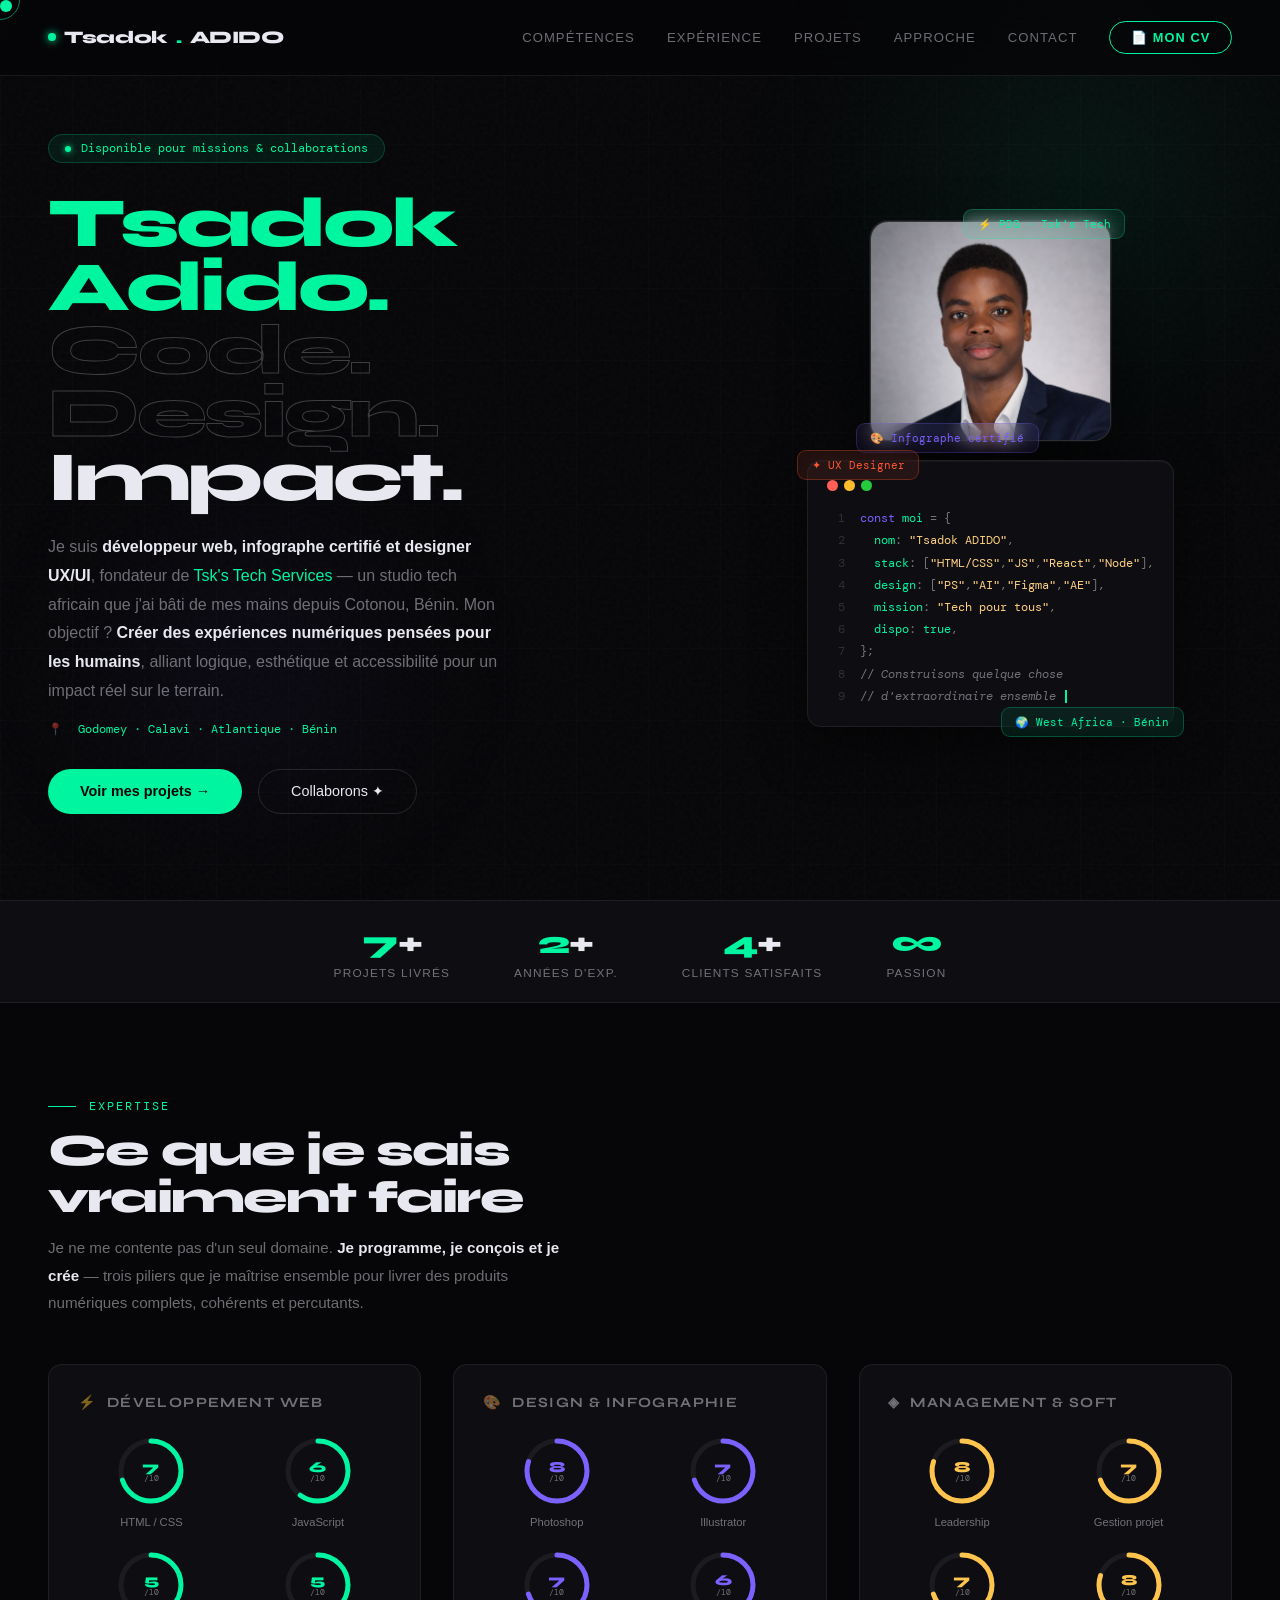
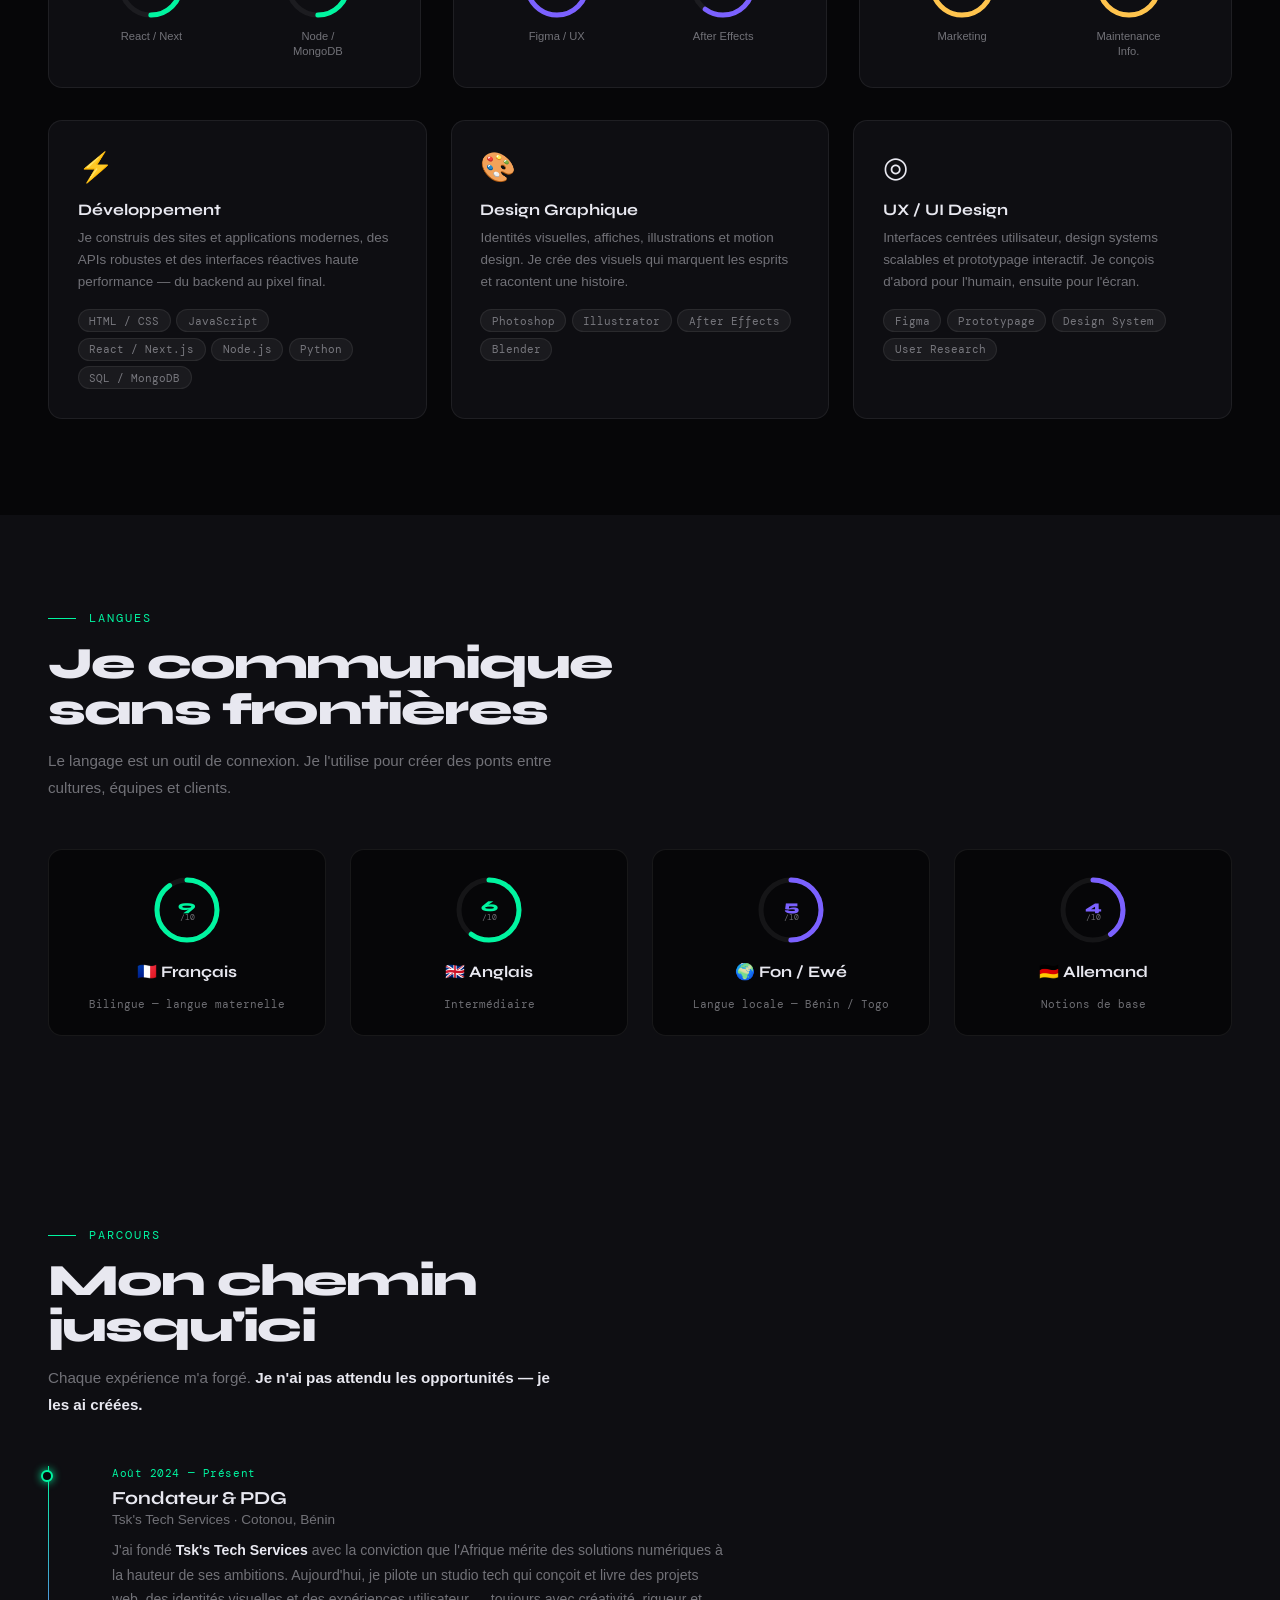
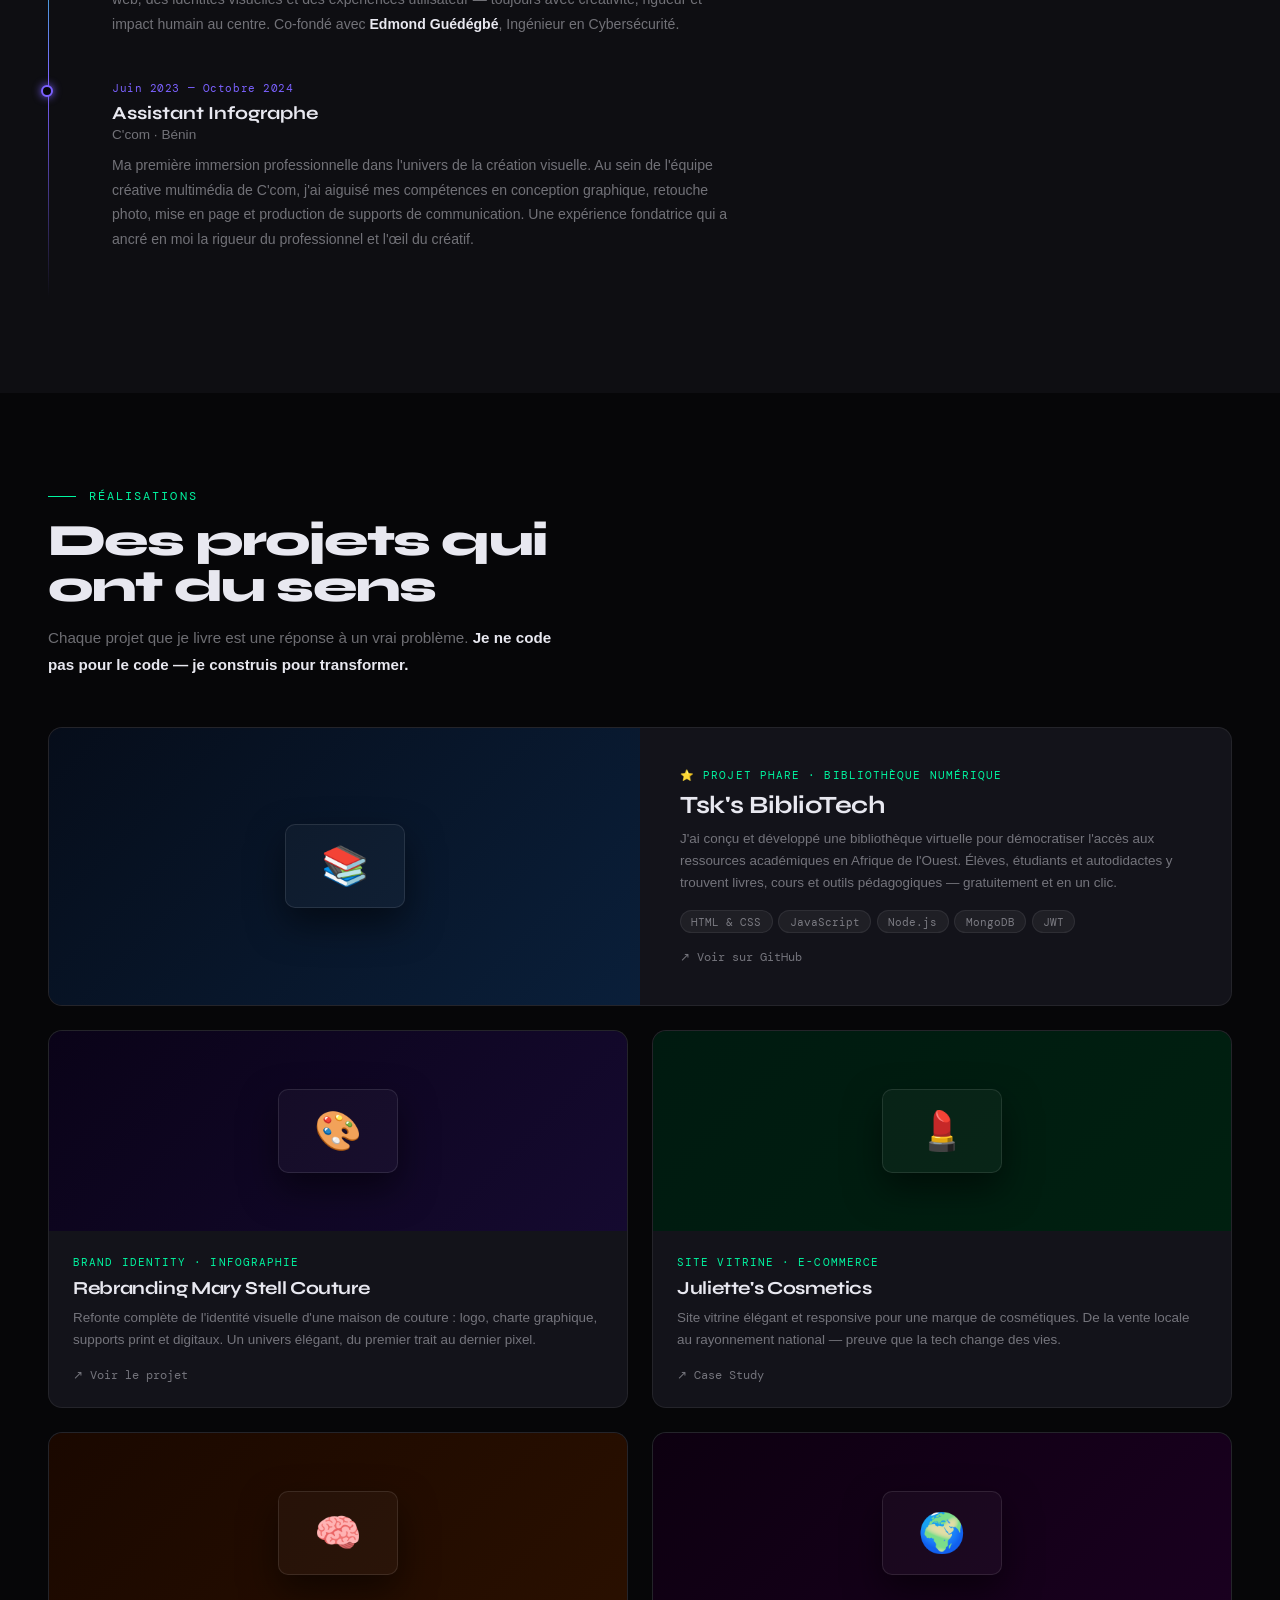
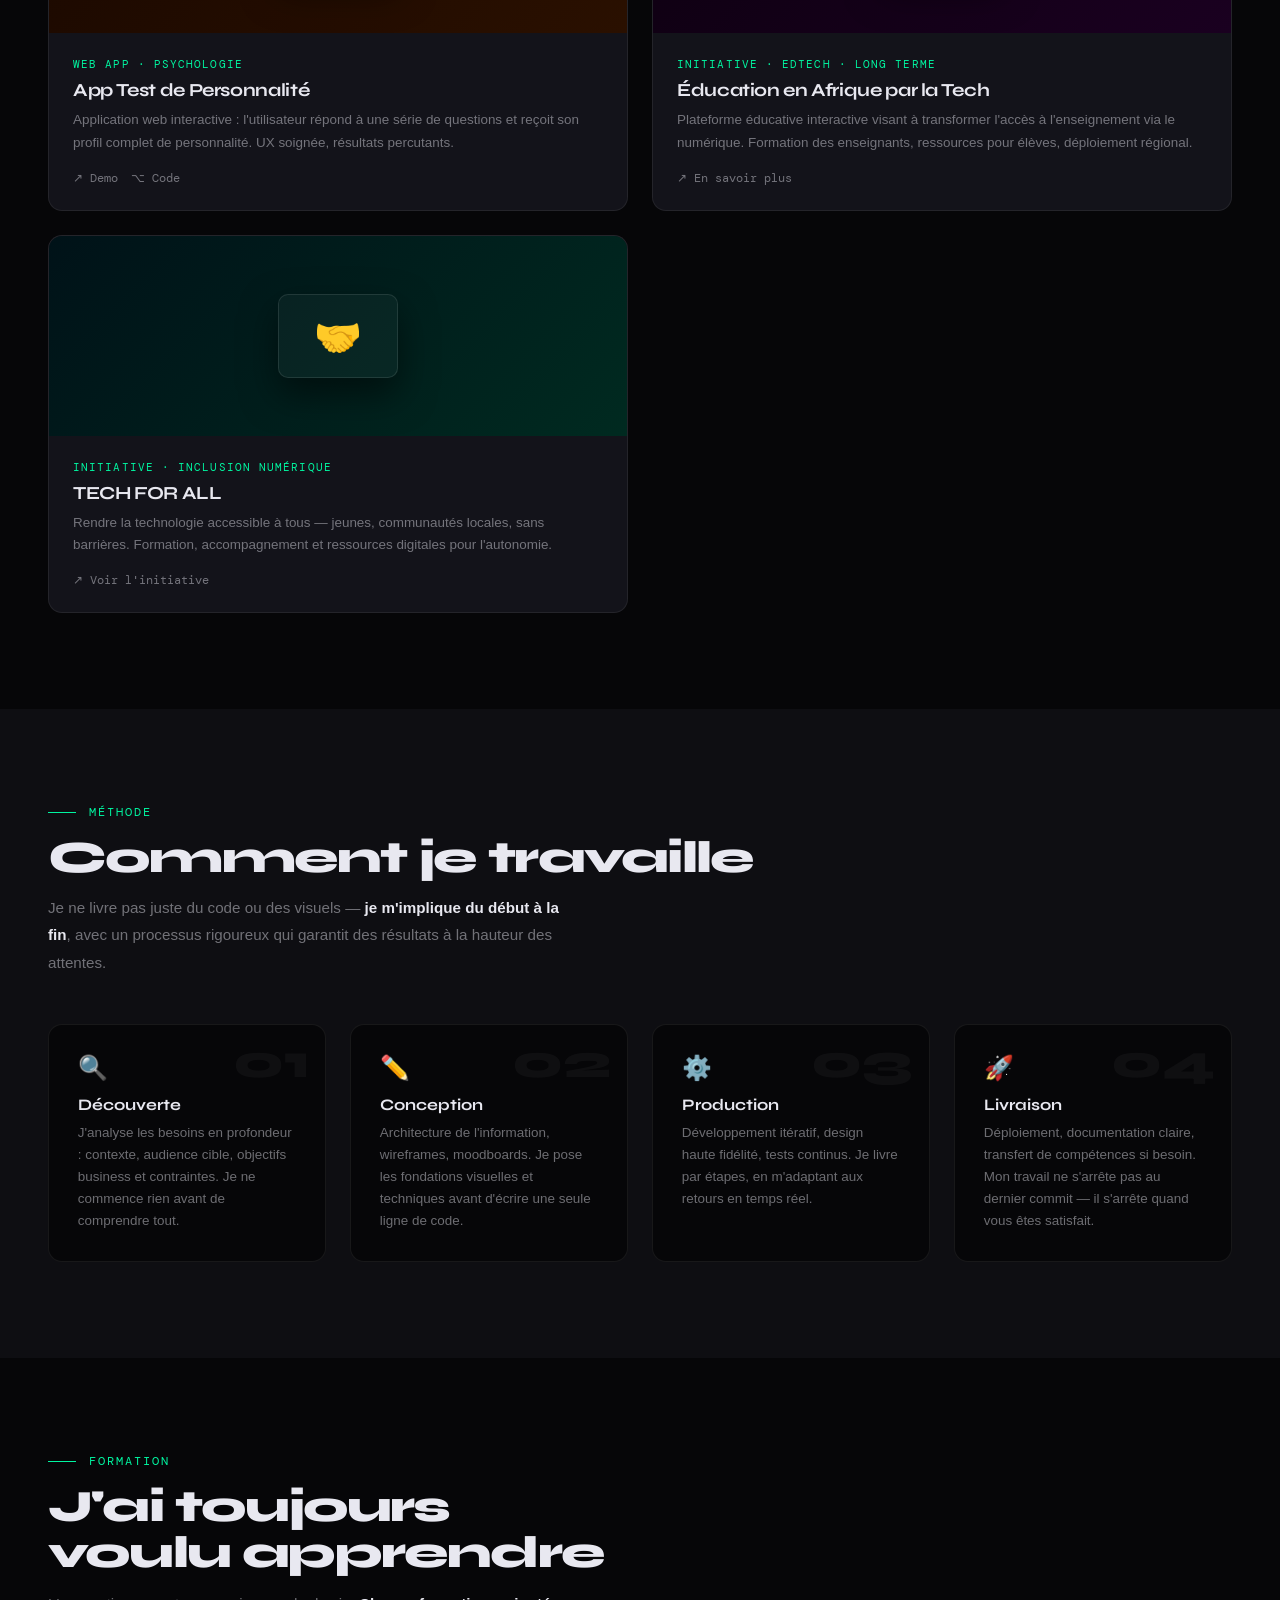
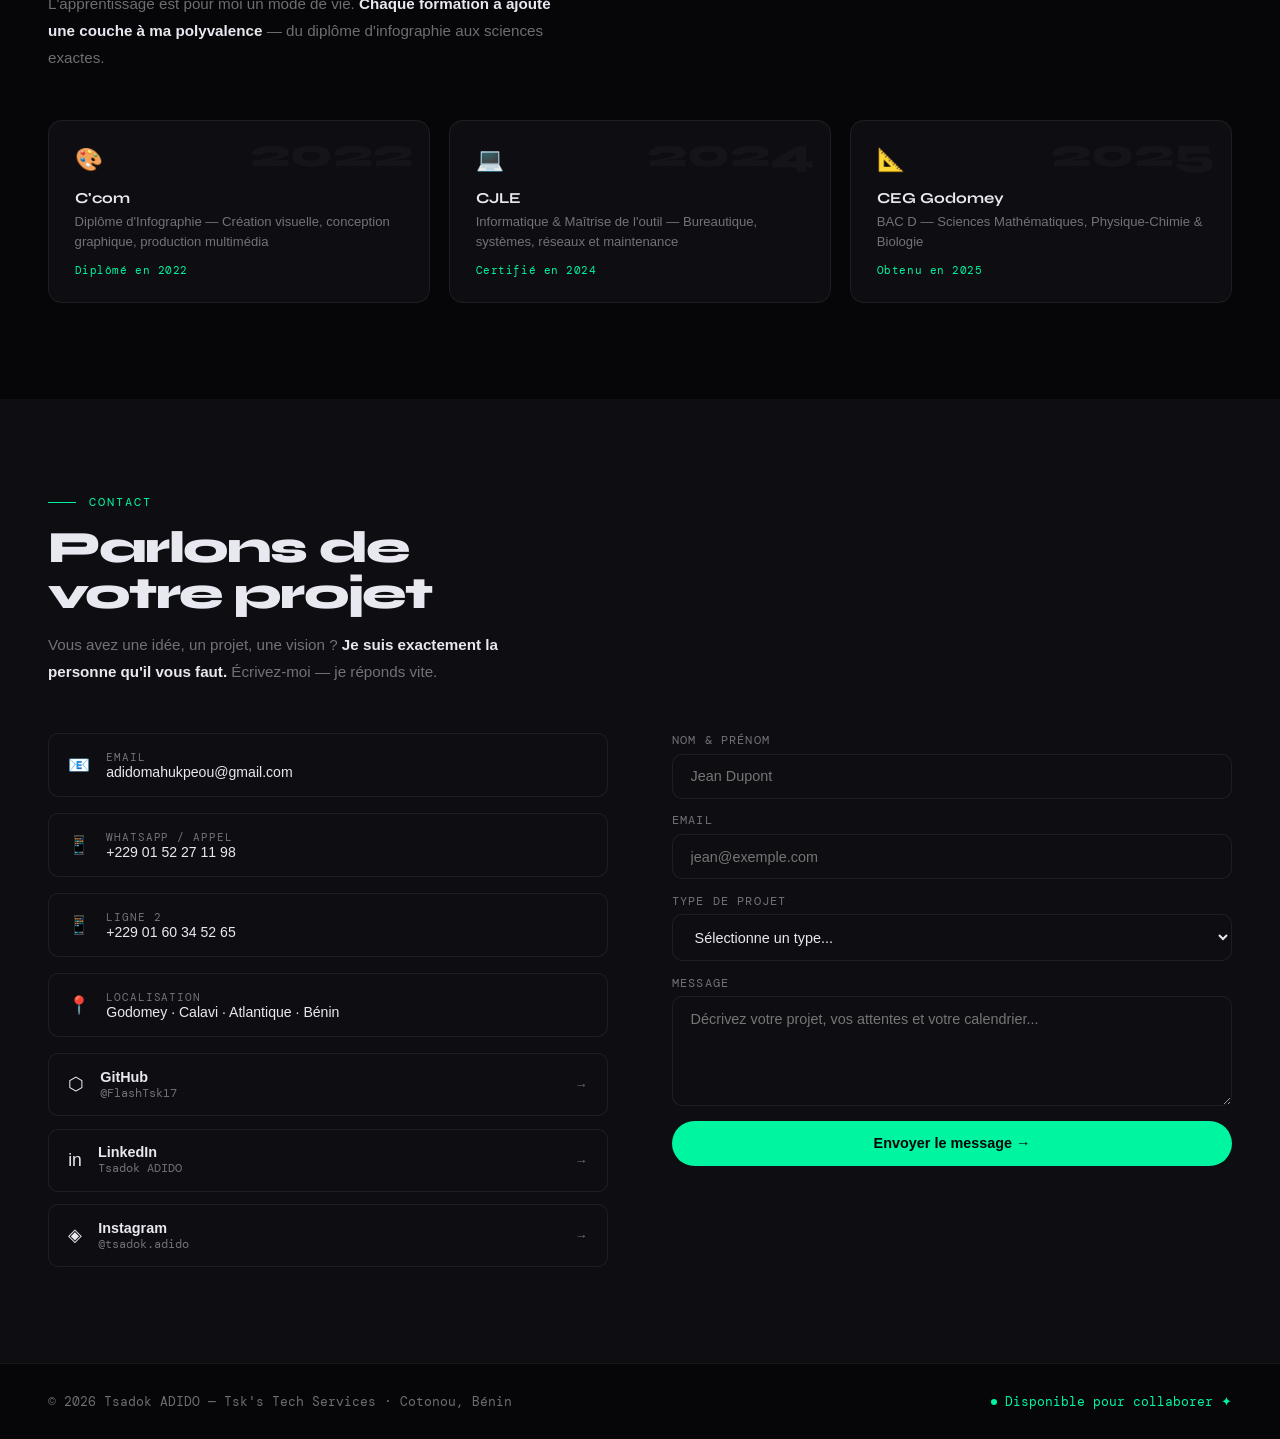
==== index.html @ dba5ccb7 "Update index.html" ====
<!DOCTYPE html>
<html lang="fr">
<head>
<meta charset="UTF-8">
<meta name="viewport" content="width=device-width, initial-scale=1.0">
<title>Tsadok Adido — Dev · Infographie · UX</title>
<meta name="description" content="Je suis Tsadok Adido — Fondateur de Tsk's Tech Services, développeur web, infographe et designer UX/UI basé à Cotonou, Bénin.">
<meta property="og:title" content="Tsadok Adido — Dev · Infographie · UX">
<meta property="og:description" content="Fondateur de Tsk's Tech Services. Développeur web, designer UX/UI & infographe basé à Cotonou, Bénin.">
<meta property="og:type" content="website">
<link href="https://fonts.googleapis.com/css2?family=Syne:wght@400;700;800&family=DM+Mono:wght@300;400&family=Cabinet+Grotesk:wght@400;500;700;900&display=swap" rel="stylesheet">
<style>
/* ═══════════════════════════════════════════════════
   VARIABLES
═══════════════════════════════════════════════════ */
:root {
  --bg:      #060608;
  --surf:    #0e0e12;
  --surf2:   #13131a;
  --border:  rgba(255,255,255,.07);
  --border2: rgba(255,255,255,.12);
  --accent:  #00f5a0;
  --accent2: #7b61ff;
  --accent3: #ff5733;
  --gold:    #ffc44d;
  --text:    #e8e8f0;
  --muted:   rgba(232,232,240,.46);
  --r:       14px;
}
*,*::before,*::after{margin:0;padding:0;box-sizing:border-box;}
html{scroll-behavior:smooth;}
body{background:var(--bg);color:var(--text);font-family:'Cabinet Grotesk',sans-serif;overflow-x:hidden;}
a{text-decoration:none;color:inherit;}

/* ═══════════════════════════════════════════════════
   CURSOR
═══════════════════════════════════════════════════ */
.cursor{width:12px;height:12px;background:var(--accent);border-radius:50%;position:fixed;top:0;left:0;pointer-events:none;z-index:9999;mix-blend-mode:screen;}
.cursor-ring{width:40px;height:40px;border:1px solid rgba(0,245,160,.5);border-radius:50%;position:fixed;top:0;left:0;pointer-events:none;z-index:9998;transition:width .3s,height .3s;}
@media(hover:hover){body{cursor:none;}a,button{cursor:none;}}
@media(hover:none){.cursor,.cursor-ring{display:none!important;}}

/* ═══════════════════════════════════════════════════
   NOISE + GRID
═══════════════════════════════════════════════════ */
body::before{
  content:'';position:fixed;inset:0;
  background-image:
    url("data:image/svg+xml,%3Csvg viewBox='0 0 256 256' xmlns='http://www.w3.org/2000/svg'%3E%3Cfilter id='n'%3E%3CfeTurbulence type='fractalNoise' baseFrequency='0.9' numOctaves='4' stitchTiles='stitch'/%3E%3C/filter%3E%3Crect width='100%25' height='100%25' filter='url(%23n)' opacity='0.03'/%3E%3C/svg%3E"),
    linear-gradient(rgba(255,255,255,.013) 1px,transparent 1px),
    linear-gradient(90deg,rgba(255,255,255,.013) 1px,transparent 1px);
  background-size:auto,72px 72px,72px 72px;
  pointer-events:none;z-index:0;
}

/* ═══════════════════════════════════════════════════
   KEYFRAMES
═══════════════════════════════════════════════════ */
@keyframes blink  {0%,100%{opacity:1}50%{opacity:.1}}
@keyframes fadeUp {from{opacity:0;transform:translateY(28px)}to{opacity:1;transform:none}}
@keyframes floatA {0%,100%{transform:translateY(0)}50%{transform:translateY(-8px)}}
@keyframes floatB {0%,100%{transform:translateY(0)}50%{transform:translateY(7px)}}
@keyframes orb1   {0%,100%{transform:translateY(0) scale(1)}50%{transform:translateY(-30px) scale(1.05)}}
@keyframes orb2   {0%,100%{transform:translateY(0)}50%{transform:translateY(20px)}}
@keyframes caret  {0%,100%{opacity:1}50%{opacity:0}}
@keyframes spin   {to{transform:rotate(360deg)}}

/* ═══════════════════════════════════════════════════
   NAV
═══════════════════════════════════════════════════ */
nav{
  position:fixed;top:0;left:0;right:0;
  padding:1.3rem 3rem;
  display:flex;justify-content:space-between;align-items:center;
  z-index:500;backdrop-filter:blur(22px);
  border-bottom:1px solid var(--border);
  background:rgba(6,6,8,.78);
}
.nav-logo{font-family:'Syne',sans-serif;font-weight:800;font-size:1.1rem;letter-spacing:-.02em;display:flex;align-items:center;gap:.5rem;}
.nav-logo .ndot{width:8px;height:8px;background:var(--accent);border-radius:50%;box-shadow:0 0 8px var(--accent);animation:blink 2s ease infinite;}
.nav-links{display:flex;gap:2rem;list-style:none;align-items:center;}
.nav-links a{color:var(--muted);font-size:.82rem;font-weight:500;letter-spacing:.08em;text-transform:uppercase;transition:color .25s;position:relative;}
.nav-links a::after{content:'';position:absolute;bottom:-3px;left:0;width:0;height:1px;background:var(--accent);transition:width .3s;}
.nav-links a:hover{color:var(--text);}
.nav-links a:hover::after{width:100%;}
.nav-cv{padding:.5rem 1.3rem;border:1px solid var(--accent);border-radius:100px;color:var(--accent)!important;font-size:.8rem!important;font-weight:600!important;transition:background .25s,color .25s,box-shadow .25s!important;display:flex;align-items:center;gap:.4rem;}
.nav-cv:hover{background:var(--accent);color:var(--bg)!important;box-shadow:0 0 20px rgba(0,245,160,.3);}
.nav-cv::after{display:none!important;}
.hamburger{display:none;flex-direction:column;gap:5px;background:none;border:none;padding:.4rem;z-index:510;position:relative;}
.hamburger span{display:block;width:24px;height:2px;background:var(--text);border-radius:2px;transition:transform .3s,opacity .3s;}
.hamburger.open span:nth-child(1){transform:translateY(7px) rotate(45deg);}
.hamburger.open span:nth-child(2){opacity:0;}
.hamburger.open span:nth-child(3){transform:translateY(-7px) rotate(-45deg);}

/* ═══════════════════════════════════════════════════
   HERO
═══════════════════════════════════════════════════ */
.hero{min-height:100vh;display:grid;grid-template-columns:1.15fr .85fr;align-items:center;padding:7rem 3rem 4rem;position:relative;overflow:hidden;gap:3rem;}
.orb{position:absolute;border-radius:50%;pointer-events:none;filter:blur(90px);}
.orb1{width:520px;height:520px;top:-80px;right:-60px;background:radial-gradient(circle,rgba(0,245,160,.1),transparent 65%);animation:orb1 8s ease-in-out infinite;}
.orb2{width:380px;height:380px;bottom:40px;left:60px;background:radial-gradient(circle,rgba(123,97,255,.09),transparent 65%);animation:orb2 11s ease-in-out infinite;}
.hero-content{position:relative;z-index:1;}
.hero-badge{display:inline-flex;align-items:center;gap:.6rem;padding:.38rem 1rem;background:rgba(0,245,160,.07);border:1px solid rgba(0,245,160,.2);border-radius:100px;font-family:'DM Mono',monospace;font-size:.72rem;color:var(--accent);margin-bottom:1.8rem;animation:fadeUp .7s ease both;}
.badge-dot{width:6px;height:6px;background:var(--accent);border-radius:50%;box-shadow:0 0 6px var(--accent);animation:blink 1.5s ease infinite;}
.hero-title{font-family:'Syne',sans-serif;font-size:clamp(2.8rem,5.5vw,5.6rem);font-weight:800;line-height:.9;letter-spacing:-.04em;margin-bottom:1.5rem;animation:fadeUp .7s .08s ease both;}
.ht-name{display:block;color:var(--accent);}
.ht-out{display:block;-webkit-text-stroke:1px rgba(255,255,255,.22);color:transparent;}
.ht-plain{display:block;}
.hero-bio{color:var(--muted);font-size:1rem;line-height:1.8;max-width:460px;margin-bottom:.8rem;animation:fadeUp .7s .15s ease both;}
.hero-bio strong{color:var(--text);}
.hero-bio em{color:var(--accent);font-style:normal;}
.hero-loc{display:inline-flex;align-items:center;gap:.5rem;font-family:'DM Mono',monospace;font-size:.74rem;color:var(--muted);margin-bottom:2rem;animation:fadeUp .7s .2s ease both;}
.hero-loc b{color:var(--accent);font-weight:400;}
.hero-actions{display:flex;gap:1rem;flex-wrap:wrap;animation:fadeUp .7s .25s ease both;}
.btn-primary{padding:.85rem 2rem;background:var(--accent);color:var(--bg);border:none;border-radius:100px;font-family:'Cabinet Grotesk',sans-serif;font-size:.9rem;font-weight:700;transition:transform .2s,box-shadow .2s;display:inline-flex;align-items:center;gap:.5rem;}
.btn-primary:hover{transform:translateY(-2px);box-shadow:0 10px 30px rgba(0,245,160,.3);}
.btn-outline{padding:.85rem 2rem;background:transparent;border:1px solid var(--border2);color:var(--text);border-radius:100px;font-family:'Cabinet Grotesk',sans-serif;font-size:.9rem;font-weight:500;transition:border-color .2s,background .2s;display:inline-flex;align-items:center;gap:.5rem;}
.btn-outline:hover{border-color:rgba(255,255,255,.25);background:rgba(255,255,255,.04);}

/* ═══════════════════════════════════════════════════
   AVATAR (remplace la photo placeholder)
═══════════════════════════════════════════════════ */
.hero-visual{position:relative;z-index:1;display:flex;flex-direction:column;gap:1.2rem;align-items:center;animation:fadeUp .7s .3s ease both;}
.photo-card{position:relative;width:50%;}
.photo-frame{width:100%;height:220px;border-radius:18px;overflow:hidden;border:1px solid var(--border2);background:var(--surf2);box-shadow:0 50px 80px rgba(0,0,0,.6),0 0 0 1px var(--border);}

/* ── FIN SECTION PHOTO ── */

.chip{position:absolute;padding:.45rem .85rem;border-radius:9px;font-size:.68rem;font-family:'DM Mono',monospace;border:1px solid;backdrop-filter:blur(10px);white-space:nowrap;}
.chip1{top:-12px;right:-14px;background:rgba(0,245,160,.08);border-color:rgba(0,245,160,.25);color:var(--accent);animation:floatA 3s ease-in-out infinite;}
.chip2{bottom:-12px;left:-14px;background:rgba(123,97,255,.08);border-color:rgba(123,97,255,.25);color:var(--accent2);animation:floatB 4s ease-in-out infinite;}
.code-window{background:var(--surf);border:1px solid var(--border);border-radius:var(--r);padding:1.2rem;width:100%;font-family:'DM Mono',monospace;font-size:.75rem;line-height:1.85;box-shadow:0 20px 50px rgba(0,0,0,.5),inset 0 1px 0 rgba(255,255,255,.04);}
.wc-row{display:flex;gap:6px;margin-bottom:1rem;}
.wc{width:11px;height:11px;border-radius:50%;}
.wc.r{background:#ff5f56;}.wc.y{background:#ffbd2e;}.wc.g{background:#27c93f;}
.cl{display:flex;gap:.9rem;}
.ln{color:rgba(255,255,255,.14);user-select:none;min-width:18px;text-align:right;}
.kw{color:var(--accent2);}.fn{color:var(--accent);}.str{color:#ffd080;}.cm{color:var(--muted);font-style:italic;}.pu{color:rgba(255,255,255,.45);}
.caret{display:inline-block;width:2px;height:13px;background:var(--accent);vertical-align:middle;animation:caret 1s step-end infinite;margin-left:2px;}
.code-wrap{position:relative;}
.fb{position:absolute;padding:.45rem .85rem;border-radius:9px;font-size:.68rem;font-family:'DM Mono',monospace;border:1px solid;backdrop-filter:blur(10px);white-space:nowrap;pointer-events:none;}
.fb1{top:-10px;left:-10px;background:rgba(255,87,51,.1);border-color:rgba(255,87,51,.3);color:var(--accent3);animation:floatA 3.5s ease-in-out infinite;}
.fb2{bottom:-10px;right:-10px;background:rgba(0,245,160,.08);border-color:rgba(0,245,160,.25);color:var(--accent);animation:floatB 4s 1s ease-in-out infinite;}

/* ═══════════════════════════════════════════════════
   STATS BAR
═══════════════════════════════════════════════════ */
.stats-bar{padding:1.4rem 3rem;border-top:1px solid var(--border);border-bottom:1px solid var(--border);display:flex;justify-content:center;gap:4rem;background:var(--surf);position:relative;z-index:1;}
.stat{text-align:center;}
.stat-num{font-family:'Syne',sans-serif;font-size:2rem;font-weight:800;letter-spacing:-.03em;}
.stat-num em{color:var(--accent);font-style:normal;}
.stat-label{font-size:.74rem;color:var(--muted);margin-top:.2rem;text-transform:uppercase;letter-spacing:.1em;}

/* ═══════════════════════════════════════════════════
   SECTIONS
═══════════════════════════════════════════════════ */
section{padding:6rem 3rem;position:relative;z-index:1;}
.section-tag{font-family:'DM Mono',monospace;font-size:.72rem;color:var(--accent);text-transform:uppercase;letter-spacing:.18em;margin-bottom:.9rem;display:flex;align-items:center;gap:.8rem;}
.section-tag::before{content:'';width:28px;height:1px;background:var(--accent);}
.section-title{font-family:'Syne',sans-serif;font-size:clamp(2rem,3.5vw,3.2rem);font-weight:800;letter-spacing:-.04em;line-height:1.04;margin-bottom:.8rem;}
.section-sub{color:var(--muted);font-size:.95rem;max-width:520px;line-height:1.8;margin-bottom:3rem;}
.section-sub strong{color:var(--text);}
.reveal{opacity:0;transform:translateY(28px);transition:opacity .8s ease,transform .8s ease;}
.reveal.visible{opacity:1;transform:none;}

/* ═══════════════════════════════════════════════════
   GAUGES
═══════════════════════════════════════════════════ */
.skills-layout{display:grid;grid-template-columns:repeat(3,1fr);gap:2rem;}
.skill-group{background:var(--surf);border:1px solid var(--border);border-radius:var(--r);padding:1.8rem;position:relative;overflow:hidden;transition:border-color .3s;}
.skill-group:hover{border-color:rgba(0,245,160,.2);}
.skill-group::before{content:'';position:absolute;inset:0;background:radial-gradient(circle at var(--mx,50%) var(--my,50%),rgba(0,245,160,.05),transparent 65%);opacity:0;transition:opacity .3s;pointer-events:none;}
.skill-group:hover::before{opacity:1;}
.sg-title{font-family:'Syne',sans-serif;font-weight:700;font-size:.88rem;margin-bottom:1.5rem;color:var(--muted);text-transform:uppercase;letter-spacing:.1em;display:flex;align-items:center;gap:.6rem;}
.gauge-grid{display:grid;grid-template-columns:1fr 1fr;gap:1.2rem;}
.gauge-item{display:flex;flex-direction:column;align-items:center;gap:.5rem;}
.gauge-wrap{position:relative;width:72px;height:72px;}
.gauge-wrap svg{width:72px;height:72px;transform:rotate(-90deg);}
.g-track{fill:none;stroke:rgba(255,255,255,.06);stroke-width:5;}
.g-fill{fill:none;stroke-width:5;stroke-linecap:round;stroke-dasharray:188.5;stroke-dashoffset:188.5;transition:stroke-dashoffset 1.4s cubic-bezier(.4,0,.2,1);}
.ca{stroke:var(--accent);}.ca2{stroke:var(--accent2);}.cgold{stroke:var(--gold);}.ca3{stroke:var(--accent3);}
.gauge-val{position:absolute;inset:0;display:flex;flex-direction:column;align-items:center;justify-content:center;font-family:'Syne',sans-serif;font-weight:800;font-size:.95rem;line-height:1;}
.gauge-val small{font-size:.48rem;color:var(--muted);font-family:'DM Mono',monospace;font-weight:400;}
.gauge-label{font-size:.7rem;text-align:center;color:var(--muted);line-height:1.3;max-width:78px;}
.pillars{display:grid;grid-template-columns:repeat(3,1fr);gap:1.5rem;margin-top:2rem;}
.pillar-card{background:var(--surf);border:1px solid var(--border);border-radius:var(--r);padding:1.8rem;transition:border-color .3s;position:relative;overflow:hidden;}
.pillar-card:hover{border-color:rgba(0,245,160,.2);}
.pillar-icon{font-size:1.8rem;margin-bottom:1rem;display:block;}
.pillar-name{font-family:'Syne',sans-serif;font-weight:700;font-size:1rem;margin-bottom:.5rem;}
.pillar-desc{font-size:.84rem;color:var(--muted);line-height:1.65;margin-bottom:1rem;}
.tags{display:flex;flex-wrap:wrap;gap:.35rem;}
.tag{padding:.22rem .65rem;background:rgba(255,255,255,.05);border:1px solid var(--border);border-radius:100px;font-family:'DM Mono',monospace;font-size:.68rem;color:var(--muted);}

/* ═══════════════════════════════════════════════════
   LANGUES
═══════════════════════════════════════════════════ */
.lang-section{background:var(--surf);}
.lang-row{display:grid;grid-template-columns:repeat(4,1fr);gap:1.5rem;}
.lang-card{background:var(--bg);border:1px solid var(--border);border-radius:var(--r);padding:1.5rem;display:flex;flex-direction:column;align-items:center;gap:1rem;transition:border-color .3s;}
.lang-card:hover{border-color:rgba(123,97,255,.3);}
.lang-name{font-family:'Syne',sans-serif;font-weight:700;font-size:1rem;}
.lang-level{font-size:.7rem;color:var(--muted);font-family:'DM Mono',monospace;text-align:center;}

/* ═══════════════════════════════════════════════════
   TIMELINE
═══════════════════════════════════════════════════ */
.exp-section{background:var(--surf);}
.timeline{position:relative;padding-left:2rem;max-width:860px;}
.timeline::before{content:'';position:absolute;left:0;top:0;bottom:0;width:1px;background:linear-gradient(to bottom,var(--accent),var(--accent2),transparent);}
.tl-item{position:relative;padding:0 0 2.8rem 2rem;}
.tl-dot{position:absolute;left:-2.45rem;top:.2rem;width:12px;height:12px;border-radius:50%;border:2px solid var(--accent);background:var(--bg);box-shadow:0 0 8px var(--accent);}
.tl-dot.d2{border-color:var(--accent2);box-shadow:0 0 8px var(--accent2);}
.tl-period{font-family:'DM Mono',monospace;font-size:.7rem;color:var(--accent);margin-bottom:.4rem;letter-spacing:.05em;}
.tl-period.p2{color:var(--accent2);}
.tl-title{font-family:'Syne',sans-serif;font-weight:700;font-size:1.15rem;margin-bottom:.2rem;}
.tl-company{font-size:.85rem;color:var(--muted);margin-bottom:.7rem;}
.tl-desc{font-size:.88rem;color:var(--muted);line-height:1.75;max-width:620px;}
.tl-desc strong{color:var(--text);}

/* ═══════════════════════════════════════════════════
   PROJETS
═══════════════════════════════════════════════════ */
.projects-grid{display:grid;grid-template-columns:1fr 1fr;gap:1.5rem;}
.project-card{border:1px solid var(--border);border-radius:var(--r);overflow:hidden;background:var(--surf2);transition:border-color .3s,transform .3s;}
.project-card:hover{border-color:rgba(0,245,160,.3);transform:translateY(-4px);}
.project-card.featured{grid-column:1/-1;display:grid;grid-template-columns:1fr 1fr;}
.project-thumb{height:200px;display:flex;align-items:center;justify-content:center;overflow:hidden;}
.project-card.featured .project-thumb{height:auto;min-height:230px;}
.pt1{background:linear-gradient(135deg,#060d1a,#0a1f3a);}
.pt2{background:linear-gradient(135deg,#0a0318,#150a30);}
.pt3{background:linear-gradient(135deg,#001a10,#002010);}
.pt4{background:linear-gradient(135deg,#1a0800,#2a1000);}
.pt5{background:linear-gradient(135deg,#0d0010,#1a0020);}
.project-thumb-inner{width:120px;height:84px;border-radius:10px;border:1px solid rgba(255,255,255,.1);background:rgba(255,255,255,.03);display:flex;align-items:center;justify-content:center;font-size:2.4rem;box-shadow:0 16px 36px rgba(0,0,0,.5);}
.project-info{padding:1.5rem;}
.project-card.featured .project-info{display:flex;flex-direction:column;justify-content:center;padding:2.5rem;}
.project-type{font-family:'DM Mono',monospace;font-size:.68rem;color:var(--accent);text-transform:uppercase;letter-spacing:.1em;margin-bottom:.5rem;}
.project-name{font-family:'Syne',sans-serif;font-weight:700;font-size:1.15rem;margin-bottom:.5rem;letter-spacing:-.02em;}
.project-card.featured .project-name{font-size:1.55rem;}
.project-desc{font-size:.84rem;color:var(--muted);line-height:1.65;margin-bottom:1rem;}
.project-links{display:flex;gap:.8rem;}
.project-link{font-size:.78rem;color:var(--muted);font-family:'DM Mono',monospace;display:flex;align-items:center;gap:.3rem;transition:color .2s;}
.project-link:hover{color:var(--accent);}

/* ═══════════════════════════════════════════════════
   PROCESS
═══════════════════════════════════════════════════ */
.process-section{background:var(--surf);}
.process-grid{display:grid;grid-template-columns:repeat(4,1fr);gap:1.5rem;counter-reset:step;}
.process-step{padding:1.8rem;border:1px solid var(--border);border-radius:var(--r);background:var(--bg);position:relative;counter-increment:step;transition:border-color .3s;}
.process-step:hover{border-color:rgba(0,245,160,.2);}
.process-step::before{content:'0' counter(step);font-family:'Syne',sans-serif;font-size:3rem;font-weight:800;color:rgba(255,255,255,.04);position:absolute;top:.8rem;right:1rem;line-height:1;}
.step-icon{font-size:1.5rem;}
.process-step h3{font-family:'Syne',sans-serif;font-weight:700;margin:.8rem 0 .5rem;font-size:1rem;}
.process-step p{font-size:.84rem;color:var(--muted);line-height:1.65;}

/* ═══════════════════════════════════════════════════
   FORMATION
═══════════════════════════════════════════════════ */
.edu-grid{display:grid;grid-template-columns:repeat(3,1fr);gap:1.2rem;}
.edu-card{background:var(--surf);border:1px solid var(--border);border-radius:var(--r);padding:1.6rem;position:relative;overflow:hidden;transition:border-color .3s;}
.edu-card:hover{border-color:rgba(0,245,160,.2);}
.edu-card::before{content:attr(data-year);position:absolute;right:1rem;top:.8rem;font-family:'Syne',sans-serif;font-size:2.5rem;font-weight:800;color:rgba(255,255,255,.03);line-height:1;pointer-events:none;}
.edu-icon{font-size:1.4rem;margin-bottom:1rem;}
.edu-inst{font-family:'Syne',sans-serif;font-weight:700;font-size:.95rem;margin-bottom:.3rem;}
.edu-major{font-size:.82rem;color:var(--muted);line-height:1.5;margin-bottom:.7rem;}
.edu-year{font-family:'DM Mono',monospace;font-size:.7rem;color:var(--accent);letter-spacing:.05em;}

/* ═══════════════════════════════════════════════════
   CONTACT — FORMSPREE
═══════════════════════════════════════════════════ */
.contact-grid{display:grid;grid-template-columns:1fr 1fr;gap:4rem;align-items:start;}
.contact-info{display:flex;flex-direction:column;gap:1rem;}
.contact-row{display:flex;align-items:center;gap:1rem;padding:1rem 1.2rem;background:var(--surf);border:1px solid var(--border);border-radius:10px;font-size:.88rem;transition:border-color .3s;}
.contact-row:hover{border-color:rgba(0,245,160,.25);}
.ci{font-size:1.1rem;}
.cr-label{font-size:.7rem;color:var(--muted);font-family:'DM Mono',monospace;text-transform:uppercase;letter-spacing:.08em;}
.cr-val{font-weight:500;word-break:break-all;}
.socials{display:flex;flex-direction:column;gap:.8rem;margin-top:1rem;}
.social-link{display:flex;align-items:center;gap:1rem;padding:.9rem 1.2rem;border:1px solid var(--border);border-radius:10px;background:var(--surf);transition:border-color .3s,transform .2s;}
.social-link:hover{border-color:rgba(0,245,160,.3);transform:translateX(4px);}
.social-icon{font-size:1.1rem;}
.social-info{flex:1;}
.social-name{font-weight:600;font-size:.9rem;}
.social-handle{font-size:.75rem;color:var(--muted);font-family:'DM Mono',monospace;}
.social-arrow{color:var(--muted);font-size:.8rem;}

/* Formulaire Formspree */
.form-stack{display:flex;flex-direction:column;gap:.9rem;}
.fg{display:flex;flex-direction:column;gap:.35rem;}
.fg label{font-size:.72rem;color:var(--muted);font-family:'DM Mono',monospace;text-transform:uppercase;letter-spacing:.1em;}
.fg input,.fg textarea,.fg select{background:var(--surf);border:1px solid var(--border);border-radius:10px;padding:.85rem 1.1rem;color:var(--text);font-family:'Cabinet Grotesk',sans-serif;font-size:.9rem;outline:none;transition:border-color .3s;resize:vertical;width:100%;}
.fg input:focus,.fg textarea:focus,.fg select:focus{border-color:var(--accent);}
.fg textarea{min-height:110px;}
.fg select option{background:var(--surf2);color:var(--text);}
.form-status{display:none;padding:1rem;border-radius:10px;font-size:.88rem;text-align:center;margin-top:.5rem;}
.form-status.success{display:block;background:rgba(0,245,160,.08);border:1px solid rgba(0,245,160,.25);color:var(--accent);}
.form-status.error{display:block;background:rgba(255,87,51,.08);border:1px solid rgba(255,87,51,.25);color:var(--accent3);}
.btn-submit{width:100%;padding:.9rem 2rem;background:var(--accent);color:var(--bg);border:none;border-radius:100px;font-family:'Cabinet Grotesk',sans-serif;font-size:.9rem;font-weight:700;transition:transform .2s,box-shadow .2s,opacity .2s;display:flex;align-items:center;justify-content:center;gap:.5rem;}
.btn-submit:hover{transform:translateY(-2px);box-shadow:0 10px 30px rgba(0,245,160,.3);}
.btn-submit:disabled{opacity:.6;transform:none;box-shadow:none;}
.btn-spinner{display:none;width:16px;height:16px;border:2px solid rgba(0,0,0,.3);border-top-color:#000;border-radius:50%;animation:spin .8s linear infinite;}

/* ═══════════════════════════════════════════════════
   FOOTER
═══════════════════════════════════════════════════ */
footer{padding:1.8rem 3rem;border-top:1px solid var(--border);display:flex;justify-content:space-between;align-items:center;font-size:.8rem;color:var(--muted);position:relative;z-index:1;}
footer span{font-family:'DM Mono',monospace;}
.footer-status{display:flex;align-items:center;gap:.5rem;color:var(--accent);}
.footer-status .fdot{width:6px;height:6px;background:var(--accent);border-radius:50%;animation:blink 1.5s infinite;}

/* ═══════════════════════════════════════════════════
   SCROLLBAR
═══════════════════════════════════════════════════ */
::-webkit-scrollbar{width:3px;}
::-webkit-scrollbar-track{background:var(--bg);}
::-webkit-scrollbar-thumb{background:rgba(0,245,160,.3);border-radius:2px;}

/* ═══════════════════════════════════════════════════
   RESPONSIVE MOBILE ≤768px
═══════════════════════════════════════════════════ */
@media(max-width:768px){
  nav{padding:1rem 1.2rem;}
  .hamburger{display:flex;}
  .nav-links{position:fixed;inset:0;background:rgba(6,6,8,.97);backdrop-filter:blur(20px);flex-direction:column;justify-content:center;align-items:center;gap:2rem;opacity:0;pointer-events:none;transition:opacity .3s;z-index:490;}
  .nav-links.open{opacity:1;pointer-events:all;}
  .nav-links a{font-size:1.3rem;}
  .nav-cv{padding:.7rem 1.8rem;font-size:1rem!important;}
  .hero{grid-template-columns:1fr;padding:5.5rem 1.2rem 3rem;text-align:center;gap:2rem;}
  .hero-content{display:flex;flex-direction:column;align-items:center;}
  .hero-bio{text-align:left;max-width:100%;}
  .hero-loc{justify-content:center;}
  .hero-actions{justify-content:center;}
  .orb1,.orb2{display:none;}
  .hero-visual{width:100%;}
  .photo-frame{height:180px;}
  .chip{font-size:.6rem;}
  .chip1{right:-10px;top:-8px;}
  .chip2{left:-10px;bottom:-8px;}
  .stats-bar{gap:1.2rem;flex-wrap:wrap;padding:1.2rem;}
  .stat-num{font-size:1.5rem;}
  section{padding:4rem 1.2rem;}
  .section-sub{max-width:100%;}
  .skills-layout{grid-template-columns:1fr;}
  .gauge-grid{grid-template-columns:1fr 1fr;}
  .pillars{grid-template-columns:1fr;}
  .projects-grid{grid-template-columns:1fr;}
  .project-card.featured{grid-column:auto;display:block;}
  .project-card.featured .project-thumb{height:180px;}
  .process-grid{grid-template-columns:1fr 1fr;}
  .edu-grid{grid-template-columns:1fr;}
  .lang-row{grid-template-columns:1fr 1fr;}
  .timeline{padding-left:1.4rem;}
  .contact-grid{grid-template-columns:1fr;gap:2rem;}
  footer{flex-direction:column;gap:.8rem;text-align:center;padding:1.5rem 1.2rem;}
}
@media(min-width:769px) and (max-width:1024px){
  nav{padding:1.2rem 2rem;}
  .hero{grid-template-columns:1fr 1fr;padding:7rem 2rem 4rem;gap:2rem;}
  section{padding:5rem 2rem;}
  .stats-bar{gap:2rem;padding:1.2rem 2rem;}
  .skills-layout{grid-template-columns:1fr 1fr;}
  .pillars{grid-template-columns:1fr 1fr;}
  .projects-grid{grid-template-columns:1fr 1fr;}
  .project-card.featured{grid-column:1/-1;display:grid;grid-template-columns:1fr 1fr;}
  .process-grid{grid-template-columns:1fr 1fr;}
  .edu-grid{grid-template-columns:1fr 1fr;}
  .lang-row{grid-template-columns:1fr 1fr;}
  .contact-grid{grid-template-columns:1fr 1fr;gap:2.5rem;}
  footer{padding:1.5rem 2rem;}
}
</style>
</head>
<body>

<div class="cursor" id="cursor"></div>
<div class="cursor-ring" id="cursorRing"></div>

<!-- ══ NAV ══════════════════════════════════════════ -->
<nav>
  <div class="nav-logo"><div class="ndot"></div>Tsadok<span style="color:var(--accent)">.</span>ADIDO</div>
  <ul class="nav-links" id="navLinks">
    <li><a href="#skills"     class="ni">Compétences</a></li>
    <li><a href="#experience" class="ni">Expérience</a></li>
    <li><a href="#projects"   class="ni">Projets</a></li>
    <li><a href="#process"    class="ni">Approche</a></li>
    <li><a href="#contact"    class="ni">Contact</a></li>
    <!-- ✅ REMPLACE href="#" par le lien Google Drive de ton CV PDF -->
    <li><a href="#" target="_blank" rel="noopener" class="nav-cv ni">📄 Mon CV</a></li>
  </ul>
  <button class="hamburger" id="hamburger" aria-label="Ouvrir le menu">
    <span></span><span></span><span></span>
  </button>
</nav>

<!-- ══ HERO ══════════════════════════════════════════ -->
<section class="hero">
  <div class="orb orb1"></div>
  <div class="orb orb2"></div>

  <div class="hero-content">
    <div class="hero-badge"><span class="badge-dot"></span>Disponible pour missions &amp; collaborations</div>
    <h1 class="hero-title">
      <span class="ht-name">Tsadok Adido.</span>
      <span class="ht-out">Code. Design.</span>
      <span class="ht-plain">Impact.</span>
    </h1>
    <p class="hero-bio">
      Je suis <strong>développeur web, infographe certifié et designer UX/UI</strong>, fondateur de <em>Tsk's Tech Services</em> — un studio tech africain que j'ai bâti de mes mains depuis Cotonou, Bénin.
      Mon objectif ? <strong>Créer des expériences numériques pensées pour les humains</strong>, alliant logique, esthétique et accessibilité pour un impact réel sur le terrain.
    </p>
    <div class="hero-loc">📍&nbsp;<b>Godomey · Calavi · Atlantique · Bénin</b></div>
    <div class="hero-actions">
      <a href="#projects" class="btn-primary">Voir mes projets →</a>
      <a href="#contact"  class="btn-outline">Collaborons ✦</a>
    </div>
  </div>

  <div class="hero-visual">
    <!-- PHOTO CARD -->
    <div class="photo-card">
      <div class="chip chip1">⚡ PDG · Tsk's Tech</div>
      <div class="chip chip2">🎨 Infographe certifié</div>
      <div class="photo-frame">
        <img src="photo.jpeg" style="width:100%;height:100%;object-fit:cover;object-position:top" alt="Tsadok Adido — Fondateur Tsk's Tech Services">
      </div>
    </div>

    <!-- CODE WINDOW -->
    <div class="code-wrap">
      <div class="fb fb1">✦ UX Designer</div>
      <div class="fb fb2">🌍 West Africa · Bénin</div>
      <div class="code-window">
        <div class="wc-row"><div class="wc r"></div><div class="wc y"></div><div class="wc g"></div></div>
        <div class="cl"><span class="ln">1</span><span><span class="kw">const</span> <span class="fn">moi</span> <span class="pu">= {</span></span></div>
        <div class="cl"><span class="ln">2</span><span>&nbsp;&nbsp;<span class="fn">nom</span><span class="pu">:</span> <span class="str">"Tsadok ADIDO"</span><span class="pu">,</span></span></div>
        <div class="cl"><span class="ln">3</span><span>&nbsp;&nbsp;<span class="fn">stack</span><span class="pu">:</span> <span class="pu">[</span><span class="str">"HTML/CSS"</span><span class="pu">,</span><span class="str">"JS"</span><span class="pu">,</span><span class="str">"React"</span><span class="pu">,</span><span class="str">"Node"</span><span class="pu">],</span></span></div>
        <div class="cl"><span class="ln">4</span><span>&nbsp;&nbsp;<span class="fn">design</span><span class="pu">:</span> <span class="pu">[</span><span class="str">"PS"</span><span class="pu">,</span><span class="str">"AI"</span><span class="pu">,</span><span class="str">"Figma"</span><span class="pu">,</span><span class="str">"AE"</span><span class="pu">],</span></span></div>
        <div class="cl"><span class="ln">5</span><span>&nbsp;&nbsp;<span class="fn">mission</span><span class="pu">:</span> <span class="str">"Tech pour tous"</span><span class="pu">,</span></span></div>
        <div class="cl"><span class="ln">6</span><span>&nbsp;&nbsp;<span class="fn">dispo</span><span class="pu">:</span> <span class="fn">true</span><span class="pu">,</span></span></div>
        <div class="cl"><span class="ln">7</span><span><span class="pu">};</span></span></div>
        <div class="cl"><span class="ln">8</span><span><span class="cm">// Construisons quelque chose</span></span></div>
        <div class="cl"><span class="ln">9</span><span><span class="cm">// d'extraordinaire ensemble</span> <span class="caret"></span></span></div>
      </div>
    </div>
  </div>
</section>

<!-- ══ STATS ══════════════════════════════════════════ -->
<div class="stats-bar">
  <div class="stat"><div class="stat-num"><em>7</em>+</div><div class="stat-label">Projets livrés</div></div>
  <div class="stat"><div class="stat-num"><em>2</em>+</div><div class="stat-label">Années d'exp.</div></div>
  <div class="stat"><div class="stat-num"><em>4</em>+</div><div class="stat-label">Clients satisfaits</div></div>
  <div class="stat"><div class="stat-num"><em>∞</em></div><div class="stat-label">Passion</div></div>
</div>

<!-- ══ COMPÉTENCES ══════════════════════════════════════════ -->
<section id="skills">
  <div class="section-tag">Expertise</div>
  <h2 class="section-title reveal">Ce que je sais<br>vraiment faire</h2>
  <p class="section-sub reveal">Je ne me contente pas d'un seul domaine. <strong>Je programme, je conçois et je crée</strong> — trois piliers que je maîtrise ensemble pour livrer des produits numériques complets, cohérents et percutants.</p>

  <div class="skills-layout reveal" id="skillsLayout">
    <div class="skill-group">
      <div class="sg-title"><span>⚡</span> Développement Web</div>
      <div class="gauge-grid">
        <div class="gauge-item"><div class="gauge-wrap"><svg viewBox="0 0 72 72"><circle class="g-track" cx="36" cy="36" r="30"/><circle class="g-fill ca" cx="36" cy="36" r="30" data-level="7"/></svg><div class="gauge-val" style="color:var(--accent)">7<small>/10</small></div></div><div class="gauge-label">HTML / CSS</div></div>
        <div class="gauge-item"><div class="gauge-wrap"><svg viewBox="0 0 72 72"><circle class="g-track" cx="36" cy="36" r="30"/><circle class="g-fill ca" cx="36" cy="36" r="30" data-level="6"/></svg><div class="gauge-val" style="color:var(--accent)">6<small>/10</small></div></div><div class="gauge-label">JavaScript</div></div>
        <div class="gauge-item"><div class="gauge-wrap"><svg viewBox="0 0 72 72"><circle class="g-track" cx="36" cy="36" r="30"/><circle class="g-fill ca" cx="36" cy="36" r="30" data-level="5"/></svg><div class="gauge-val" style="color:var(--accent)">5<small>/10</small></div></div><div class="gauge-label">React / Next</div></div>
        <div class="gauge-item"><div class="gauge-wrap"><svg viewBox="0 0 72 72"><circle class="g-track" cx="36" cy="36" r="30"/><circle class="g-fill ca" cx="36" cy="36" r="30" data-level="5"/></svg><div class="gauge-val" style="color:var(--accent)">5<small>/10</small></div></div><div class="gauge-label">Node / MongoDB</div></div>
      </div>
    </div>
    <div class="skill-group">
      <div class="sg-title"><span>🎨</span> Design &amp; Infographie</div>
      <div class="gauge-grid">
        <div class="gauge-item"><div class="gauge-wrap"><svg viewBox="0 0 72 72"><circle class="g-track" cx="36" cy="36" r="30"/><circle class="g-fill ca2" cx="36" cy="36" r="30" data-level="8"/></svg><div class="gauge-val" style="color:var(--accent2)">8<small>/10</small></div></div><div class="gauge-label">Photoshop</div></div>
        <div class="gauge-item"><div class="gauge-wrap"><svg viewBox="0 0 72 72"><circle class="g-track" cx="36" cy="36" r="30"/><circle class="g-fill ca2" cx="36" cy="36" r="30" data-level="7"/></svg><div class="gauge-val" style="color:var(--accent2)">7<small>/10</small></div></div><div class="gauge-label">Illustrator</div></div>
        <div class="gauge-item"><div class="gauge-wrap"><svg viewBox="0 0 72 72"><circle class="g-track" cx="36" cy="36" r="30"/><circle class="g-fill ca2" cx="36" cy="36" r="30" data-level="7"/></svg><div class="gauge-val" style="color:var(--accent2)">7<small>/10</small></div></div><div class="gauge-label">Figma / UX</div></div>
        <div class="gauge-item"><div class="gauge-wrap"><svg viewBox="0 0 72 72"><circle class="g-track" cx="36" cy="36" r="30"/><circle class="g-fill ca2" cx="36" cy="36" r="30" data-level="6"/></svg><div class="gauge-val" style="color:var(--accent2)">6<small>/10</small></div></div><div class="gauge-label">After Effects</div></div>
      </div>
    </div>
    <div class="skill-group">
      <div class="sg-title"><span>◈</span> Management &amp; Soft</div>
      <div class="gauge-grid">
        <div class="gauge-item"><div class="gauge-wrap"><svg viewBox="0 0 72 72"><circle class="g-track" cx="36" cy="36" r="30"/><circle class="g-fill cgold" cx="36" cy="36" r="30" data-level="8"/></svg><div class="gauge-val" style="color:var(--gold)">8<small>/10</small></div></div><div class="gauge-label">Leadership</div></div>
        <div class="gauge-item"><div class="gauge-wrap"><svg viewBox="0 0 72 72"><circle class="g-track" cx="36" cy="36" r="30"/><circle class="g-fill cgold" cx="36" cy="36" r="30" data-level="7"/></svg><div class="gauge-val" style="color:var(--gold)">7<small>/10</small></div></div><div class="gauge-label">Gestion projet</div></div>
        <div class="gauge-item"><div class="gauge-wrap"><svg viewBox="0 0 72 72"><circle class="g-track" cx="36" cy="36" r="30"/><circle class="g-fill cgold" cx="36" cy="36" r="30" data-level="7"/></svg><div class="gauge-val" style="color:var(--gold)">7<small>/10</small></div></div><div class="gauge-label">Marketing</div></div>
        <div class="gauge-item"><div class="gauge-wrap"><svg viewBox="0 0 72 72"><circle class="g-track" cx="36" cy="36" r="30"/><circle class="g-fill cgold" cx="36" cy="36" r="30" data-level="8"/></svg><div class="gauge-val" style="color:var(--gold)">8<small>/10</small></div></div><div class="gauge-label">Maintenance Info.</div></div>
      </div>
    </div>
  </div>

  <div class="pillars reveal">
    <div class="pillar-card">
      <span class="pillar-icon">⚡</span>
      <div class="pillar-name">Développement</div>
      <div class="pillar-desc">Je construis des sites et applications modernes, des APIs robustes et des interfaces réactives haute performance — du backend au pixel final.</div>
      <div class="tags"><span class="tag">HTML / CSS</span><span class="tag">JavaScript</span><span class="tag">React / Next.js</span><span class="tag">Node.js</span><span class="tag">Python</span><span class="tag">SQL / MongoDB</span></div>
    </div>
    <div class="pillar-card">
      <span class="pillar-icon">🎨</span>
      <div class="pillar-name">Design Graphique</div>
      <div class="pillar-desc">Identités visuelles, affiches, illustrations et motion design. Je crée des visuels qui marquent les esprits et racontent une histoire.</div>
      <div class="tags"><span class="tag">Photoshop</span><span class="tag">Illustrator</span><span class="tag">After Effects</span><span class="tag">Blender</span></div>
    </div>
    <div class="pillar-card">
      <span class="pillar-icon">◎</span>
      <div class="pillar-name">UX / UI Design</div>
      <div class="pillar-desc">Interfaces centrées utilisateur, design systems scalables et prototypage interactif. Je conçois d'abord pour l'humain, ensuite pour l'écran.</div>
      <div class="tags"><span class="tag">Figma</span><span class="tag">Prototypage</span><span class="tag">Design System</span><span class="tag">User Research</span></div>
    </div>
  </div>
</section>

<!-- ══ LANGUES ══════════════════════════════════════════ -->
<section class="lang-section">
  <div class="section-tag">Langues</div>
  <h2 class="section-title reveal">Je communique<br>sans frontières</h2>
  <p class="section-sub reveal">Le langage est un outil de connexion. Je l'utilise pour créer des ponts entre cultures, équipes et clients.</p>
  <div class="lang-row reveal" id="langRow">
    <div class="lang-card"><div class="gauge-wrap"><svg viewBox="0 0 72 72"><circle class="g-track" cx="36" cy="36" r="30"/><circle class="g-fill ca" cx="36" cy="36" r="30" data-level="9"/></svg><div class="gauge-val" style="color:var(--accent)">9<small>/10</small></div></div><div class="lang-name">🇫🇷 Français</div><div class="lang-level">Bilingue — langue maternelle</div></div>
    <div class="lang-card"><div class="gauge-wrap"><svg viewBox="0 0 72 72"><circle class="g-track" cx="36" cy="36" r="30"/><circle class="g-fill ca" cx="36" cy="36" r="30" data-level="6"/></svg><div class="gauge-val" style="color:var(--accent)">6<small>/10</small></div></div><div class="lang-name">🇬🇧 Anglais</div><div class="lang-level">Intermédiaire</div></div>
    <div class="lang-card"><div class="gauge-wrap"><svg viewBox="0 0 72 72"><circle class="g-track" cx="36" cy="36" r="30"/><circle class="g-fill ca2" cx="36" cy="36" r="30" data-level="5"/></svg><div class="gauge-val" style="color:var(--accent2)">5<small>/10</small></div></div><div class="lang-name">🌍 Fon / Ewé</div><div class="lang-level">Langue locale — Bénin / Togo</div></div>
    <div class="lang-card"><div class="gauge-wrap"><svg viewBox="0 0 72 72"><circle class="g-track" cx="36" cy="36" r="30"/><circle class="g-fill ca2" cx="36" cy="36" r="30" data-level="4"/></svg><div class="gauge-val" style="color:var(--accent2)">4<small>/10</small></div></div><div class="lang-name">🇩🇪 Allemand</div><div class="lang-level">Notions de base</div></div>
  </div>
</section>

<!-- ══ EXPÉRIENCE ══════════════════════════════════════════ -->
<section id="experience" class="exp-section">
  <div class="section-tag">Parcours</div>
  <h2 class="section-title reveal">Mon chemin<br>jusqu'ici</h2>
  <p class="section-sub reveal">Chaque expérience m'a forgé. <strong>Je n'ai pas attendu les opportunités — je les ai créées.</strong></p>
  <div class="timeline reveal">
    <div class="tl-item">
      <div class="tl-dot"></div>
      <div class="tl-period">Août 2024 — Présent</div>
      <div class="tl-title">Fondateur &amp; PDG</div>
      <div class="tl-company">Tsk's Tech Services · Cotonou, Bénin</div>
      <div class="tl-desc">J'ai fondé <strong>Tsk's Tech Services</strong> avec la conviction que l'Afrique mérite des solutions numériques à la hauteur de ses ambitions. Aujourd'hui, je pilote un studio tech qui conçoit et livre des projets web, des identités visuelles et des expériences utilisateur — toujours avec créativité, rigueur et impact humain au centre. Co-fondé avec <strong>Edmond Guédégbé</strong>, Ingénieur en Cybersécurité.</div>
    </div>
    <div class="tl-item">
      <div class="tl-dot d2"></div>
      <div class="tl-period p2">Juin 2023 — Octobre 2024</div>
      <div class="tl-title">Assistant Infographe</div>
      <div class="tl-company">C'com · Bénin</div>
      <div class="tl-desc">Ma première immersion professionnelle dans l'univers de la création visuelle. Au sein de l'équipe créative multimédia de C'com, j'ai aiguisé mes compétences en conception graphique, retouche photo, mise en page et production de supports de communication. Une expérience fondatrice qui a ancré en moi la rigueur du professionnel et l'œil du créatif.</div>
    </div>
  </div>
</section>

<!-- ══ PROJETS ══════════════════════════════════════════ -->
<section id="projects">
  <div class="section-tag">Réalisations</div>
  <h2 class="section-title reveal">Des projets qui<br>ont du sens</h2>
  <p class="section-sub reveal">Chaque projet que je livre est une réponse à un vrai problème. <strong>Je ne code pas pour le code — je construis pour transformer.</strong></p>
  <div class="projects-grid reveal">
    <!-- Projet phare -->
    <div class="project-card featured">
      <div class="project-thumb pt1"><div class="project-thumb-inner">📚</div></div>
      <div class="project-info">
        <div class="project-type">⭐ Projet phare · Bibliothèque numérique</div>
        <div class="project-name">Tsk's BiblioTech</div>
        <div class="project-desc">J'ai conçu et développé une bibliothèque virtuelle pour démocratiser l'accès aux ressources académiques en Afrique de l'Ouest. Élèves, étudiants et autodidactes y trouvent livres, cours et outils pédagogiques — gratuitement et en un clic.</div>
        <div class="tags" style="margin-bottom:1rem;"><span class="tag">HTML &amp; CSS</span><span class="tag">JavaScript</span><span class="tag">Node.js</span><span class="tag">MongoDB</span><span class="tag">JWT</span></div>
        <div class="project-links">
          <!-- ✅ REMPLACE ces href="#" par tes vrais liens GitHub -->
          <a href="https://github.com/FlashTsk17" target="_blank" rel="noopener" class="project-link">↗ Voir sur GitHub</a>
        </div>
      </div>
    </div>
    <div class="project-card">
      <div class="project-thumb pt2"><div class="project-thumb-inner">🎨</div></div>
      <div class="project-info">
        <div class="project-type">Brand Identity · Infographie</div>
        <div class="project-name">Rebranding Mary Stell Couture</div>
        <div class="project-desc">Refonte complète de l'identité visuelle d'une maison de couture : logo, charte graphique, supports print et digitaux. Un univers élégant, du premier trait au dernier pixel.</div>
        <div class="project-links"><a href="https://github.com/FlashTsk17" target="_blank" rel="noopener" class="project-link">↗ Voir le projet</a></div>
      </div>
    </div>
    <div class="project-card">
      <div class="project-thumb pt3"><div class="project-thumb-inner">💄</div></div>
      <div class="project-info">
        <div class="project-type">Site Vitrine · E-commerce</div>
        <div class="project-name">Juliette's Cosmetics</div>
        <div class="project-desc">Site vitrine élégant et responsive pour une marque de cosmétiques. De la vente locale au rayonnement national — preuve que la tech change des vies.</div>
        <div class="project-links"><a href="https://github.com/FlashTsk17" target="_blank" rel="noopener" class="project-link">↗ Case Study</a></div>
      </div>
    </div>
    <div class="project-card">
      <div class="project-thumb pt4"><div class="project-thumb-inner">🧠</div></div>
      <div class="project-info">
        <div class="project-type">Web App · Psychologie</div>
        <div class="project-name">App Test de Personnalité</div>
        <div class="project-desc">Application web interactive : l'utilisateur répond à une série de questions et reçoit son profil complet de personnalité. UX soignée, résultats percutants.</div>
        <div class="project-links"><a href="https://github.com/FlashTsk17" target="_blank" rel="noopener" class="project-link">↗ Demo</a><a href="https://github.com/FlashTsk17" target="_blank" rel="noopener" class="project-link">⌥ Code</a></div>
      </div>
    </div>
    <div class="project-card">
      <div class="project-thumb pt5"><div class="project-thumb-inner">🌍</div></div>
      <div class="project-info">
        <div class="project-type">Initiative · EdTech · Long terme</div>
        <div class="project-name">Éducation en Afrique par la Tech</div>
        <div class="project-desc">Plateforme éducative interactive visant à transformer l'accès à l'enseignement via le numérique. Formation des enseignants, ressources pour élèves, déploiement régional.</div>
        <div class="project-links"><a href="https://github.com/FlashTsk17" target="_blank" rel="noopener" class="project-link">↗ En savoir plus</a></div>
      </div>
    </div>
    <div class="project-card">
      <div class="project-thumb pt1" style="background:linear-gradient(135deg,#001218,#002a20)"><div class="project-thumb-inner">🤝</div></div>
      <div class="project-info">
        <div class="project-type">Initiative · Inclusion numérique</div>
        <div class="project-name">TECH FOR ALL</div>
        <div class="project-desc">Rendre la technologie accessible à tous — jeunes, communautés locales, sans barrières. Formation, accompagnement et ressources digitales pour l'autonomie.</div>
        <div class="project-links"><a href="https://github.com/FlashTsk17" target="_blank" rel="noopener" class="project-link">↗ Voir l'initiative</a></div>
      </div>
    </div>
  </div>
</section>

<!-- ══ PROCESS ══════════════════════════════════════════ -->
<section id="process" class="process-section">
  <div class="section-tag">Méthode</div>
  <h2 class="section-title reveal">Comment je travaille</h2>
  <p class="section-sub reveal">Je ne livre pas juste du code ou des visuels — <strong>je m'implique du début à la fin</strong>, avec un processus rigoureux qui garantit des résultats à la hauteur des attentes.</p>
  <div class="process-grid reveal">
    <div class="process-step"><span class="step-icon">🔍</span><h3>Découverte</h3><p>J'analyse les besoins en profondeur : contexte, audience cible, objectifs business et contraintes. Je ne commence rien avant de comprendre tout.</p></div>
    <div class="process-step"><span class="step-icon">✏️</span><h3>Conception</h3><p>Architecture de l'information, wireframes, moodboards. Je pose les fondations visuelles et techniques avant d'écrire une seule ligne de code.</p></div>
    <div class="process-step"><span class="step-icon">⚙️</span><h3>Production</h3><p>Développement itératif, design haute fidélité, tests continus. Je livre par étapes, en m'adaptant aux retours en temps réel.</p></div>
    <div class="process-step"><span class="step-icon">🚀</span><h3>Livraison</h3><p>Déploiement, documentation claire, transfert de compétences si besoin. Mon travail ne s'arrête pas au dernier commit — il s'arrête quand vous êtes satisfait.</p></div>
  </div>
</section>

<!-- ══ FORMATION ══════════════════════════════════════════ -->
<section>
  <div class="section-tag">Formation</div>
  <h2 class="section-title reveal">J'ai toujours<br>voulu apprendre</h2>
  <p class="section-sub reveal">L'apprentissage est pour moi un mode de vie. <strong>Chaque formation a ajouté une couche à ma polyvalence</strong> — du diplôme d'infographie aux sciences exactes.</p>
  <div class="edu-grid reveal">
    <div class="edu-card" data-year="2022"><div class="edu-icon">🎨</div><div class="edu-inst">C'com</div><div class="edu-major">Diplôme d'Infographie — Création visuelle, conception graphique, production multimédia</div><div class="edu-year">Diplômé en 2022</div></div>
    <div class="edu-card" data-year="2024"><div class="edu-icon">💻</div><div class="edu-inst">CJLE</div><div class="edu-major">Informatique &amp; Maîtrise de l'outil — Bureautique, systèmes, réseaux et maintenance</div><div class="edu-year">Certifié en 2024</div></div>
    <div class="edu-card" data-year="2025"><div class="edu-icon">📐</div><div class="edu-inst">CEG Godomey</div><div class="edu-major">BAC D — Sciences Mathématiques, Physique-Chimie &amp; Biologie</div><div class="edu-year">Obtenu en 2025</div></div>
  </div>
</section>

<!-- ══ CONTACT — FORMSPREE ══════════════════════════════ -->
<section id="contact" style="background:var(--surf);">
  <div class="section-tag">Contact</div>
  <h2 class="section-title reveal">Parlons de<br>votre projet</h2>
  <p class="section-sub reveal">Vous avez une idée, un projet, une vision ? <strong>Je suis exactement la personne qu'il vous faut.</strong> Écrivez-moi — je réponds vite.</p>
  <div class="contact-grid reveal">
    <div>
      <div class="contact-info">
        <div class="contact-row"><span class="ci">📧</span><div><div class="cr-label">Email</div><div class="cr-val">adidomahukpeou@gmail.com</div></div></div>
        <div class="contact-row"><span class="ci">📱</span><div><div class="cr-label">WhatsApp / Appel</div><div class="cr-val">+229 01 52 27 11 98</div></div></div>
        <div class="contact-row"><span class="ci">📱</span><div><div class="cr-label">Ligne 2</div><div class="cr-val">+229 01 60 34 52 65</div></div></div>
        <div class="contact-row"><span class="ci">📍</span><div><div class="cr-label">Localisation</div><div class="cr-val">Godomey · Calavi · Atlantique · Bénin</div></div></div>
      </div>
      <div class="socials">
        <a href="https://github.com/FlashTsk17" target="_blank" rel="noopener" class="social-link">
          <span class="social-icon">⬡</span><div class="social-info"><div class="social-name">GitHub</div><div class="social-handle">@FlashTsk17</div></div><span class="social-arrow">→</span>
        </a>
        <!-- ✅ REMPLACE href="#" par ton vrai profil LinkedIn -->
        <a href="#" target="_blank" rel="noopener" class="social-link">
          <span class="social-icon">in</span><div class="social-info"><div class="social-name">LinkedIn</div><div class="social-handle">Tsadok ADIDO</div></div><span class="social-arrow">→</span>
        </a>
        <!-- ✅ REMPLACE href="#" par ton vrai profil Instagram -->
        <a href="#" target="_blank" rel="noopener" class="social-link">
          <span class="social-icon">◈</span><div class="social-info"><div class="social-name">Instagram</div><div class="social-handle">@tsadok.adido</div></div><span class="social-arrow">→</span>
        </a>
      </div>
    </div>

    <!-- ✅ FORMULAIRE FORMSPREE — branche en 2 étapes :
         1. Va sur formspree.io, crée un compte gratuit, crée un form
         2. Copie ton endpoint (ex: https://formspree.io/f/xabcdefg)
         3. Remplace l'action ci-dessous par ton endpoint
    -->
    <form id="contactForm" class="form-stack" action="https://formspree.io/f/REMPLACE_PAR_TON_ID" method="POST">
      <div class="fg"><label for="name">Nom &amp; Prénom</label><input type="text" id="name" name="name" placeholder="Jean Dupont" autocomplete="name" required></div>
      <div class="fg"><label for="email">Email</label><input type="email" id="email" name="email" placeholder="jean@exemple.com" autocomplete="email" required></div>
      <div class="fg">
        <label for="subject">Type de projet</label>
        <select id="subject" name="subject">
          <option value="">Sélectionne un type...</option>
          <option value="site-web">Site web / Landing page</option>
          <option value="app">Application web / Mobile</option>
          <option value="design">Design graphique / Identité visuelle</option>
          <option value="marketing">Marketing digital / Réseaux sociaux</option>
          <option value="formation">Formation / Accompagnement</option>
          <option value="autre">Autre</option>
        </select>
      </div>
      <div class="fg"><label for="message">Message</label><textarea id="message" name="message" placeholder="Décrivez votre projet, vos attentes et votre calendrier..." required></textarea></div>
      <!-- Honeypot anti-spam (caché) -->
      <input type="text" name="_gotcha" style="display:none">
      <input type="hidden" name="_subject" value="Nouveau message portfolio — Tsadok ADIDO">
      <button type="submit" class="btn-submit" id="submitBtn">
        <span id="btnText">Envoyer le message →</span>
        <span class="btn-spinner" id="btnSpinner"></span>
      </button>
      <div class="form-status" id="formStatus"></div>
    </form>
  </div>
</section>

<!-- ══ FOOTER ══════════════════════════════════════════ -->
<footer>
  <span>© 2026 Tsadok ADIDO — Tsk's Tech Services · Cotonou, Bénin</span>
  <div class="footer-status"><div class="fdot"></div><span>Disponible pour collaborer ✦</span></div>
</footer>

<!-- ══ SCRIPTS ══════════════════════════════════════════ -->
<script>
(function(){
  'use strict';

  /* 1 — HAMBURGER */
  var btn=document.getElementById('hamburger');
  var nav=document.getElementById('navLinks');
  function closeMenu(){btn.classList.remove('open');nav.classList.remove('open');document.body.style.overflow='';btn.setAttribute('aria-label','Ouvrir le menu');}
  btn.addEventListener('click',function(){
    var open=nav.classList.toggle('open');
    btn.classList.toggle('open',open);
    document.body.style.overflow=open?'hidden':'';
    btn.setAttribute('aria-label',open?'Fermer le menu':'Ouvrir le menu');
  });
  document.querySelectorAll('.ni').forEach(function(a){a.addEventListener('click',closeMenu);});

  /* 2 — CURSOR */
  if(window.matchMedia('(hover:hover)').matches){
    var dot=document.getElementById('cursor');
    var ring=document.getElementById('cursorRing');
    var mx=0,my=0,rx=0,ry=0;
    document.addEventListener('mousemove',function(e){mx=e.clientX;my=e.clientY;dot.style.transform='translate('+(mx-6)+'px,'+(my-6)+'px)';});
    (function loop(){rx+=(mx-rx-20)*.12;ry+=(my-ry-20)*.12;ring.style.transform='translate('+rx+'px,'+ry+'px)';requestAnimationFrame(loop);})();
    document.querySelectorAll('a,button').forEach(function(el){
      el.addEventListener('mouseenter',function(){ring.style.width='60px';ring.style.height='60px';});
      el.addEventListener('mouseleave',function(){ring.style.width='40px';ring.style.height='40px';});
    });
    document.querySelectorAll('.skill-group').forEach(function(g){
      g.addEventListener('mousemove',function(e){
        var r=g.getBoundingClientRect();
        g.style.setProperty('--mx',((e.clientX-r.left)/r.width*100)+'%');
        g.style.setProperty('--my',((e.clientY-r.top)/r.height*100)+'%');
      });
    });
  }

  /* 3 — SCROLL REVEAL */
  var revObs=new IntersectionObserver(function(entries){
    entries.forEach(function(e,i){if(e.isIntersecting){setTimeout(function(){e.target.classList.add('visible');},i*80);}});
  },{threshold:0.1});
  document.querySelectorAll('.reveal').forEach(function(el){revObs.observe(el);});

  /* 4 — STAT COUNTER */
  var statObs=new IntersectionObserver(function(entries){
    entries.forEach(function(entry){
      if(entry.isIntersecting){
        entry.target.querySelectorAll('.stat-num').forEach(function(num){
          var match=num.textContent.match(/\d+/);
          if(match){var target=parseInt(match[0]),cur=0,step=target/30,orig=num.innerHTML;var t=setInterval(function(){cur=Math.min(cur+step,target);num.innerHTML=orig.replace(/\d+/,Math.round(cur));if(cur>=target)clearInterval(t);},40);}
        });
        statObs.unobserve(entry.target);
      }
    });
  },{threshold:0.5});
  var sb=document.querySelector('.stats-bar');if(sb)statObs.observe(sb);

  /* 5 — GAUGES */
  var CIRC=2*Math.PI*30;
  document.querySelectorAll('.g-fill').forEach(function(c){c.style.strokeDashoffset=CIRC;});
  function fillGauges(container){container.querySelectorAll('.g-fill[data-level]').forEach(function(c){c.style.strokeDashoffset=CIRC*(1-parseFloat(c.dataset.level)/10);});}
  var gObs=new IntersectionObserver(function(entries){entries.forEach(function(e){if(e.isIntersecting){fillGauges(e.target);gObs.unobserve(e.target);}});},{threshold:0.25});
  document.querySelectorAll('.skill-group').forEach(function(g){gObs.observe(g);});
  var lRow=document.getElementById('langRow');
  if(lRow){var lObs=new IntersectionObserver(function(entries){entries.forEach(function(e){if(e.isIntersecting){fillGauges(e.target);lObs.unobserve(e.target);}});},{threshold:0.15});lObs.observe(lRow);}

  /* 6 — FORMSPREE AJAX */
  var form=document.getElementById('contactForm');
  var submitBtn=document.getElementById('submitBtn');
  var btnText=document.getElementById('btnText');
  var btnSpinner=document.getElementById('btnSpinner');
  var formStatus=document.getElementById('formStatus');

  if(form){
    form.addEventListener('submit',function(e){
      e.preventDefault();

      // UI loading
      submitBtn.disabled=true;
      btnText.textContent='Envoi en cours...';
      btnSpinner.style.display='inline-block';
      formStatus.className='form-status';

      var data=new FormData(form);

      fetch(form.action,{
        method:'POST',
        body:data,
        headers:{Accept:'application/json'}
      }).then(function(res){
        if(res.ok){
          formStatus.className='form-status success';
          formStatus.textContent='✅ Message envoyé ! Je vous réponds dans les 24h.';
          form.reset();
        } else {
          res.json().then(function(d){
            formStatus.className='form-status error';
            formStatus.textContent=d.errors?d.errors.map(function(e){return e.message;}).join(', '):'❌ Erreur lors de l\'envoi. Réessayez ou contactez-moi directement.';
          });
        }
      }).catch(function(){
        formStatus.className='form-status error';
        formStatus.textContent='❌ Erreur réseau. Contactez-moi sur WhatsApp : +229 01 52 27 11 98';
      }).finally(function(){
        submitBtn.disabled=false;
        btnText.textContent='Envoyer le message →';
        btnSpinner.style.display='none';
      });
    });
  }

})();
</script>
</body>
</html>
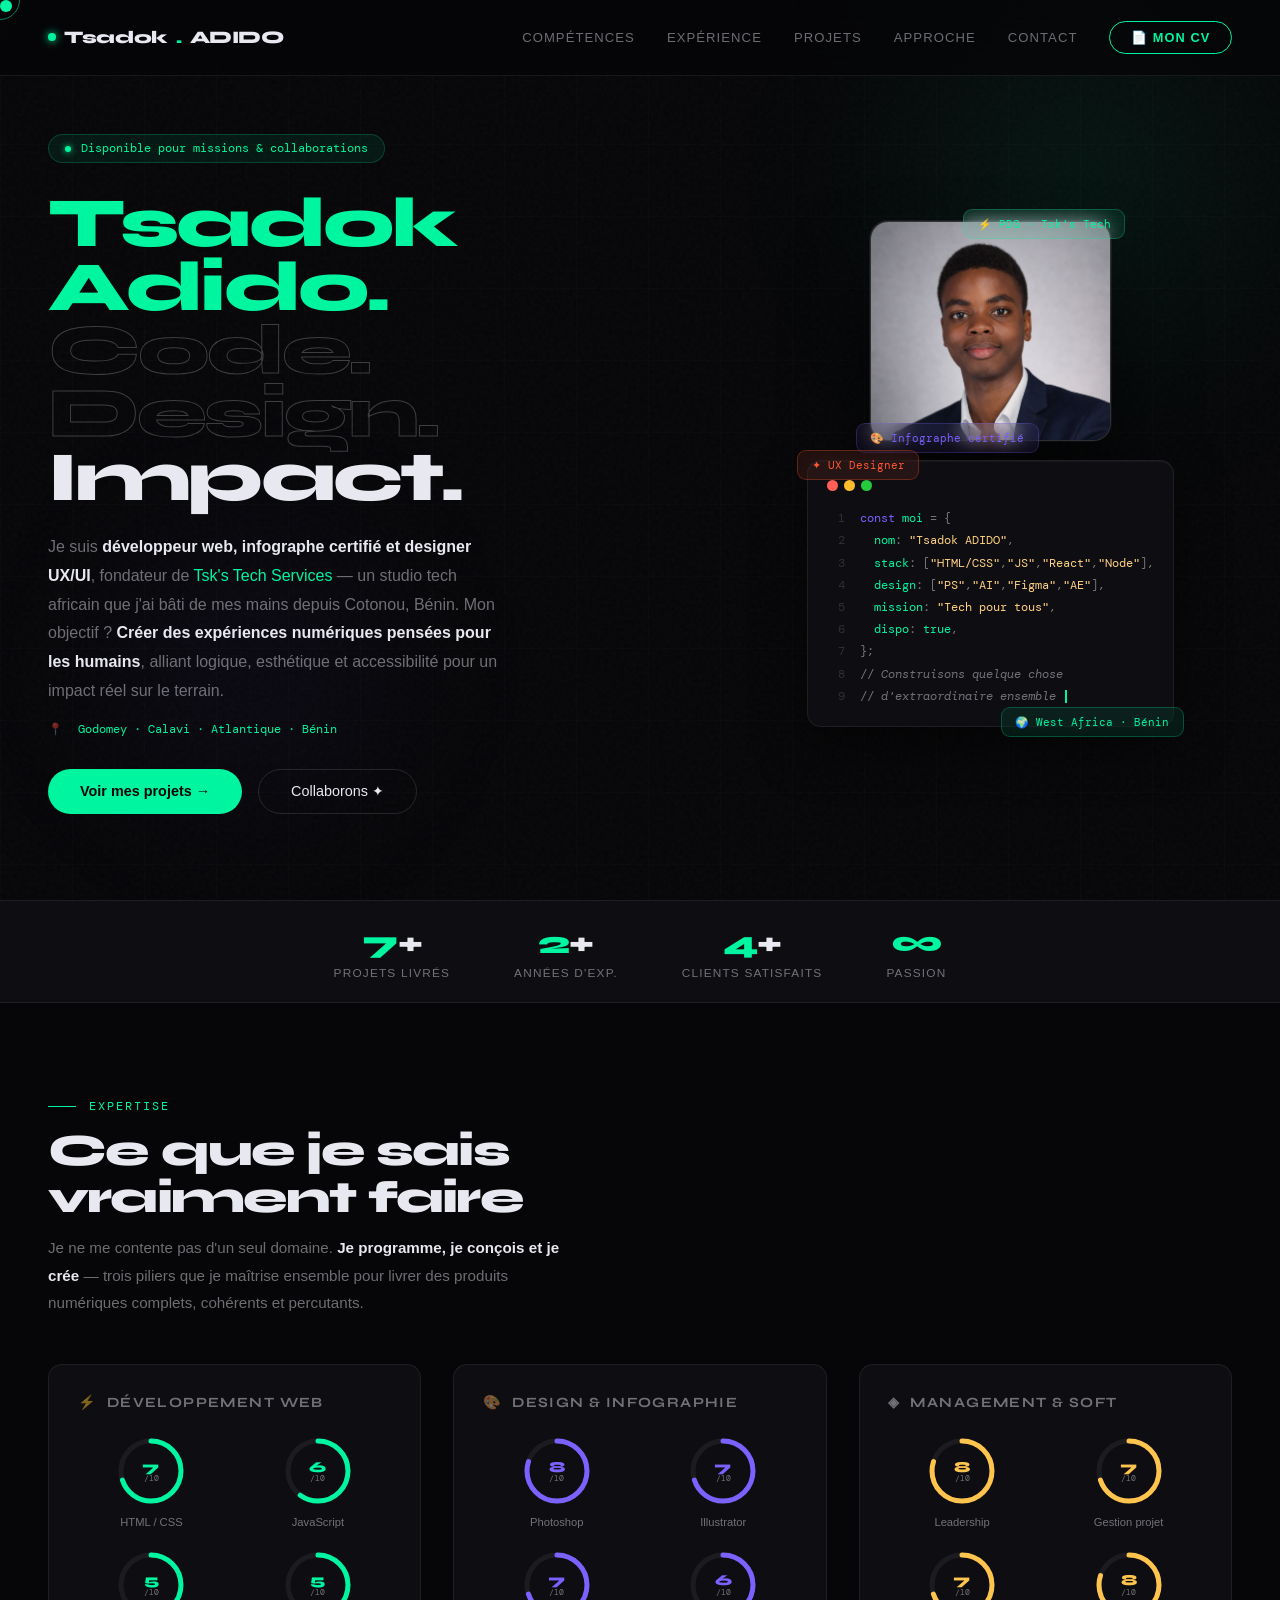
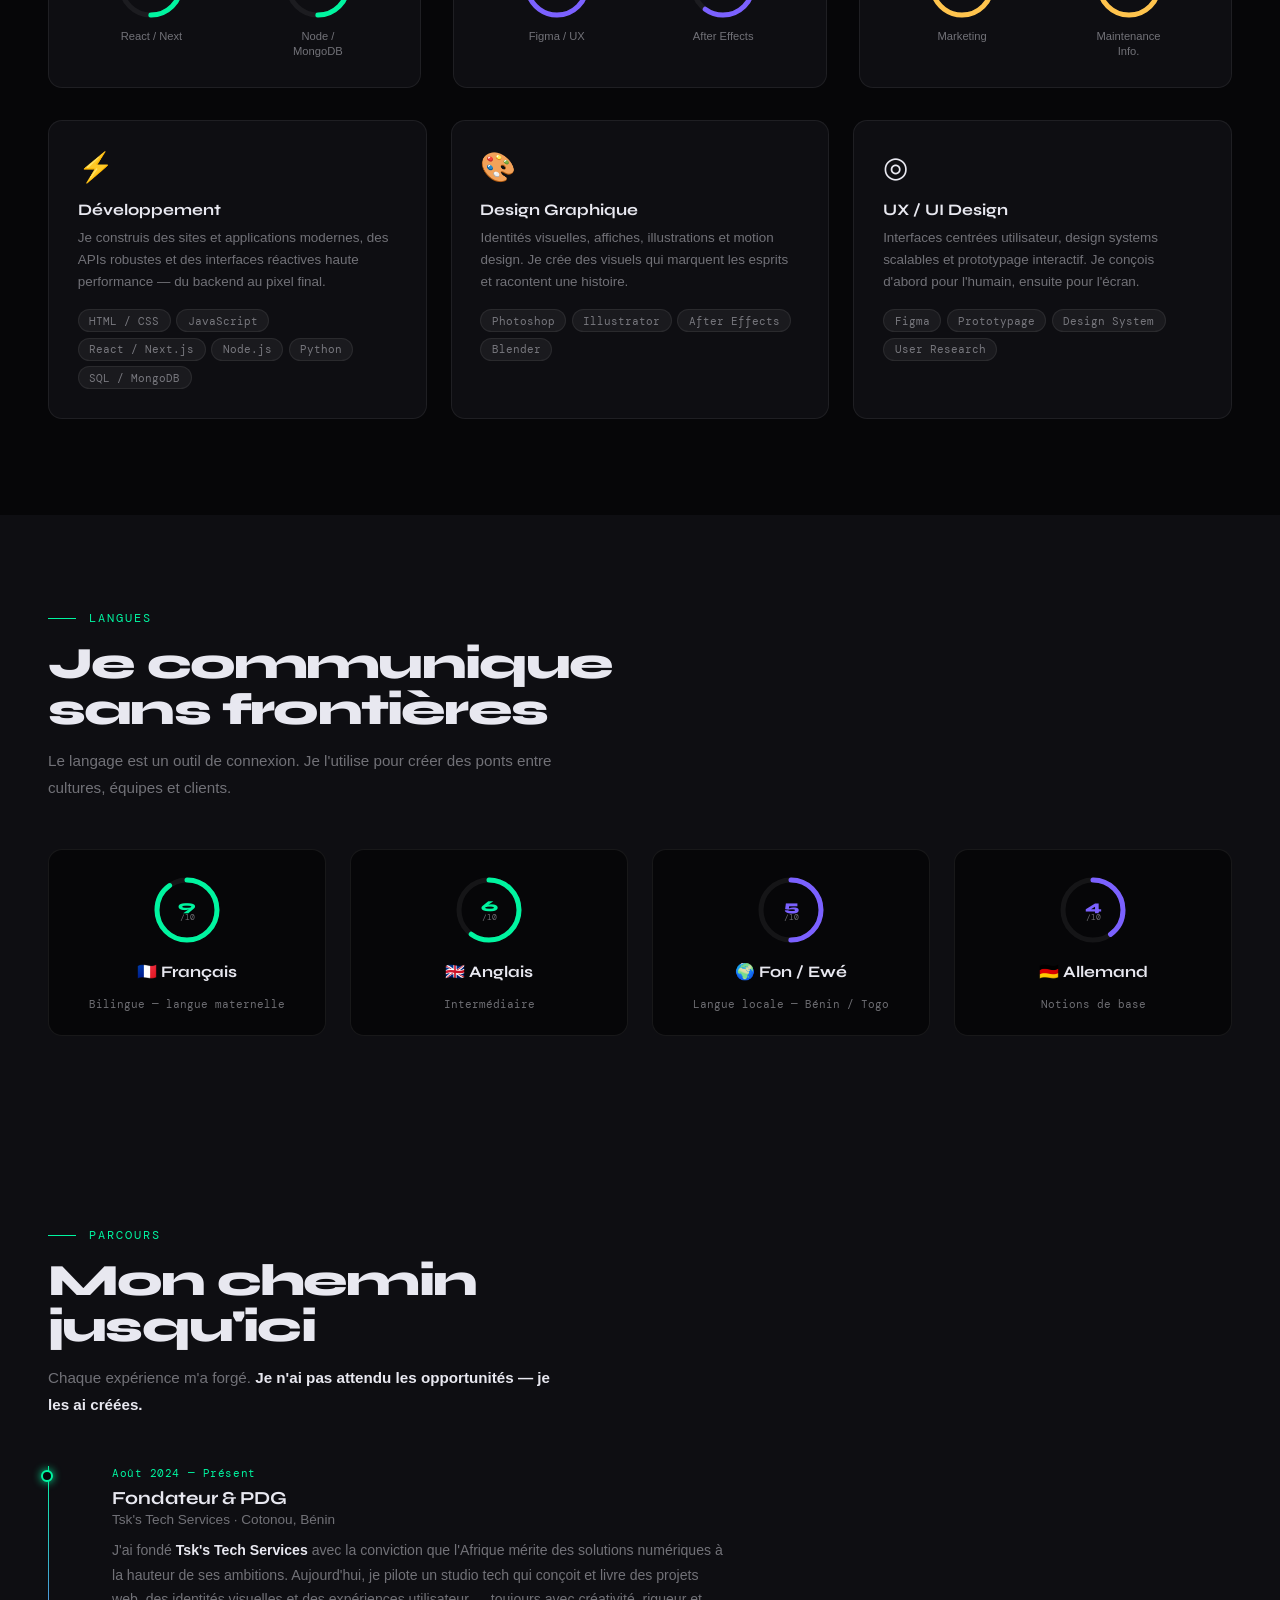
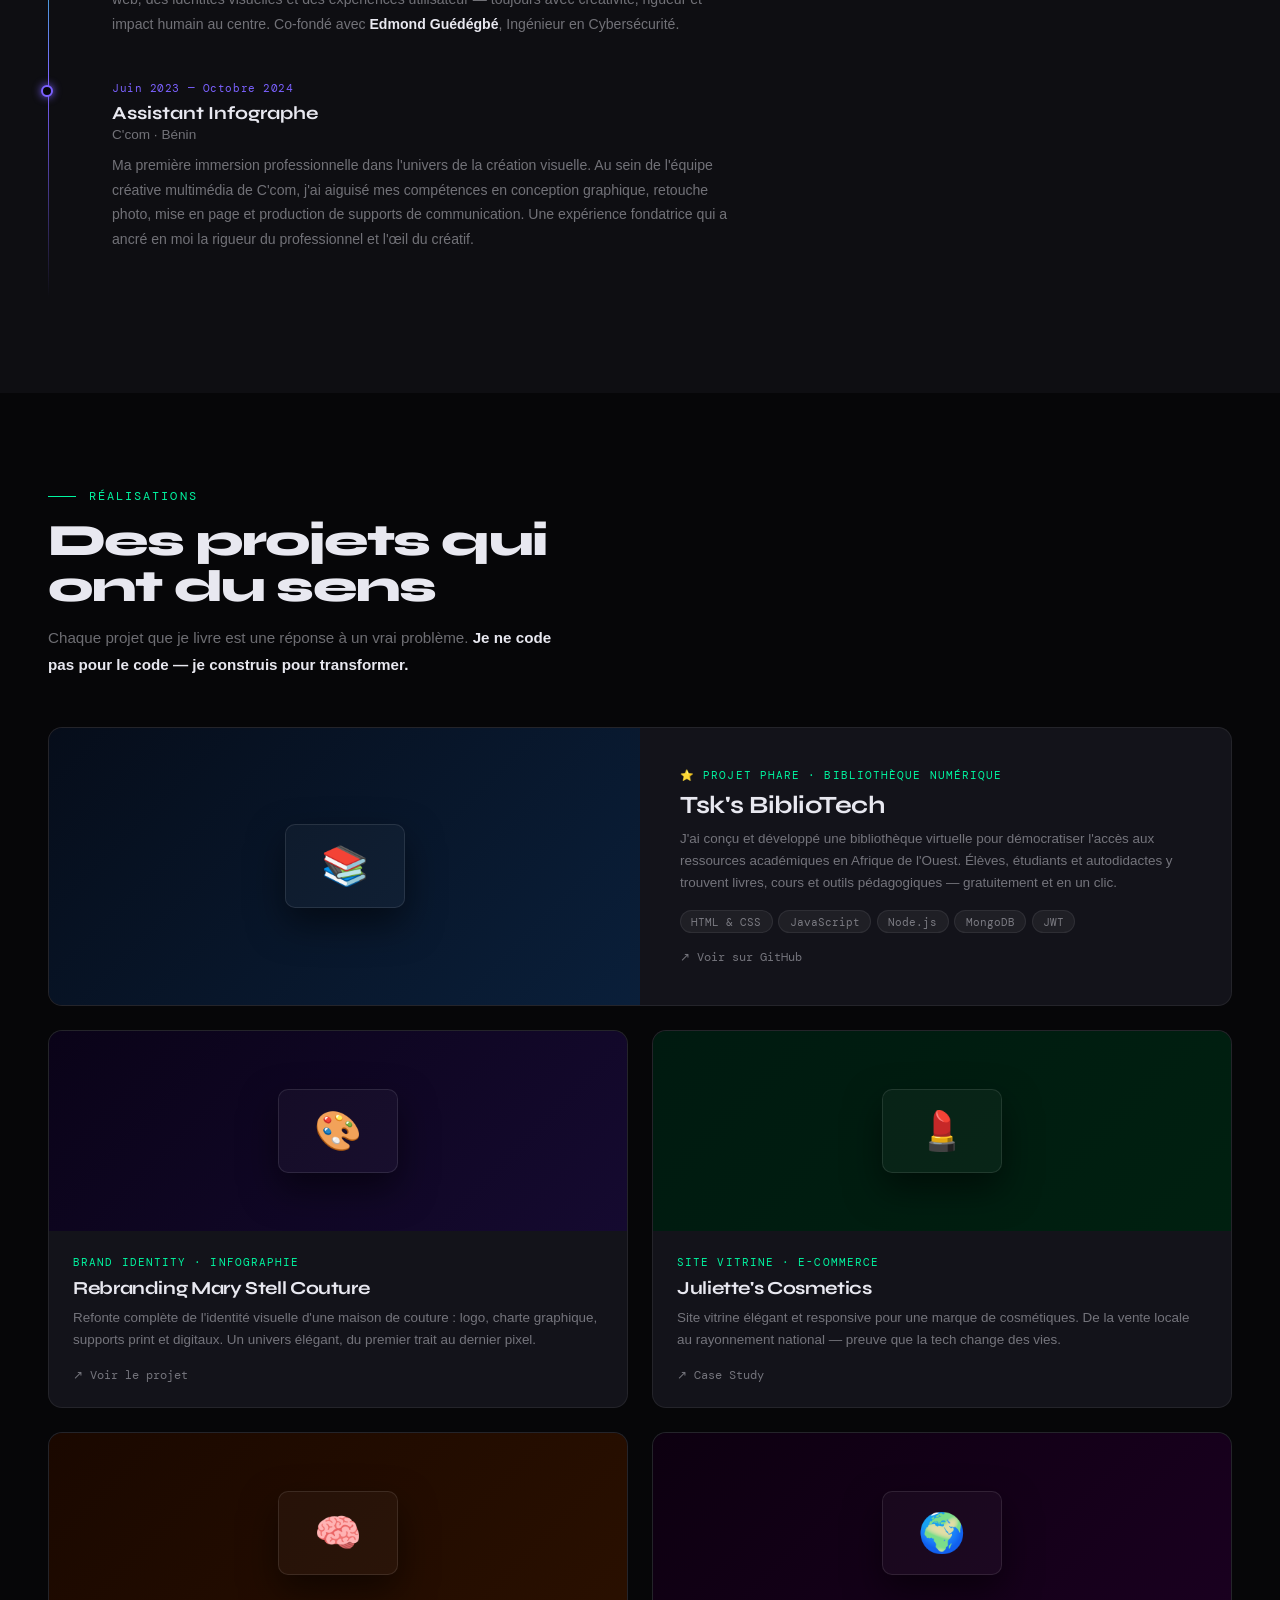
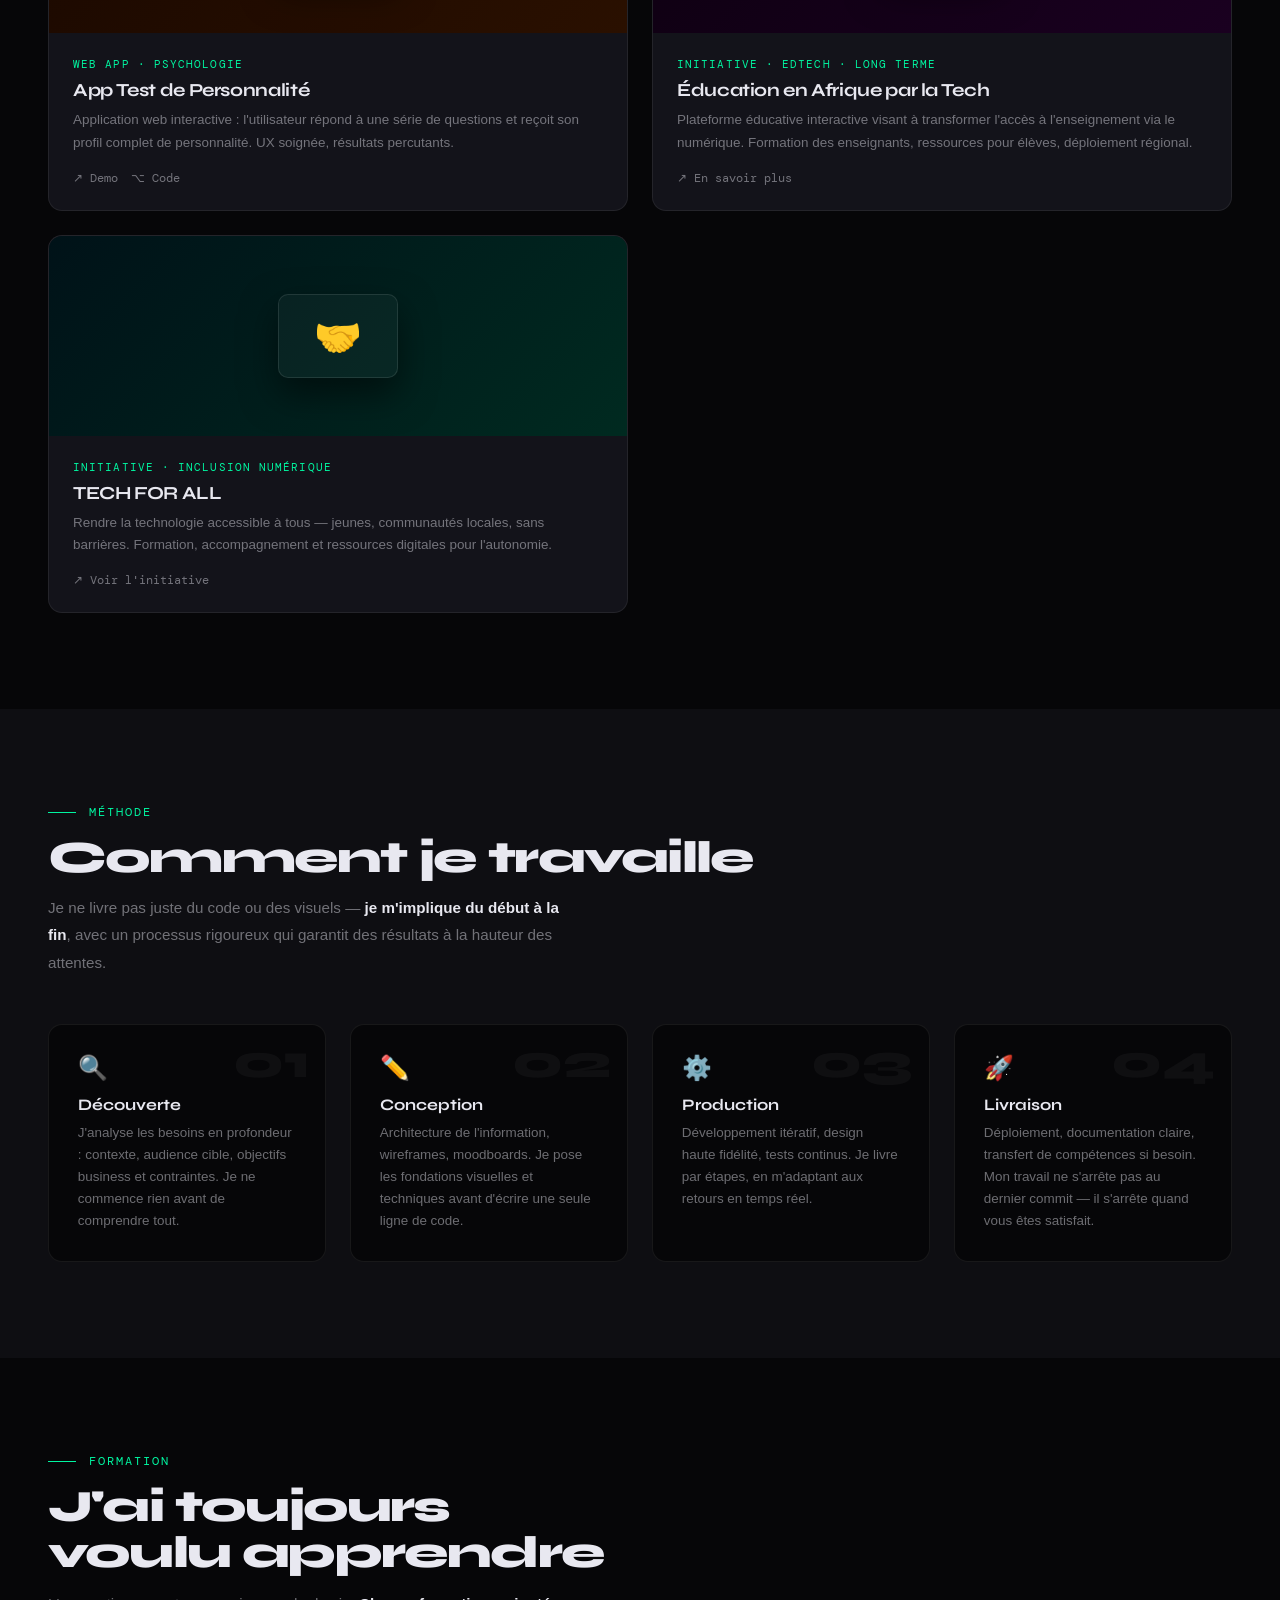
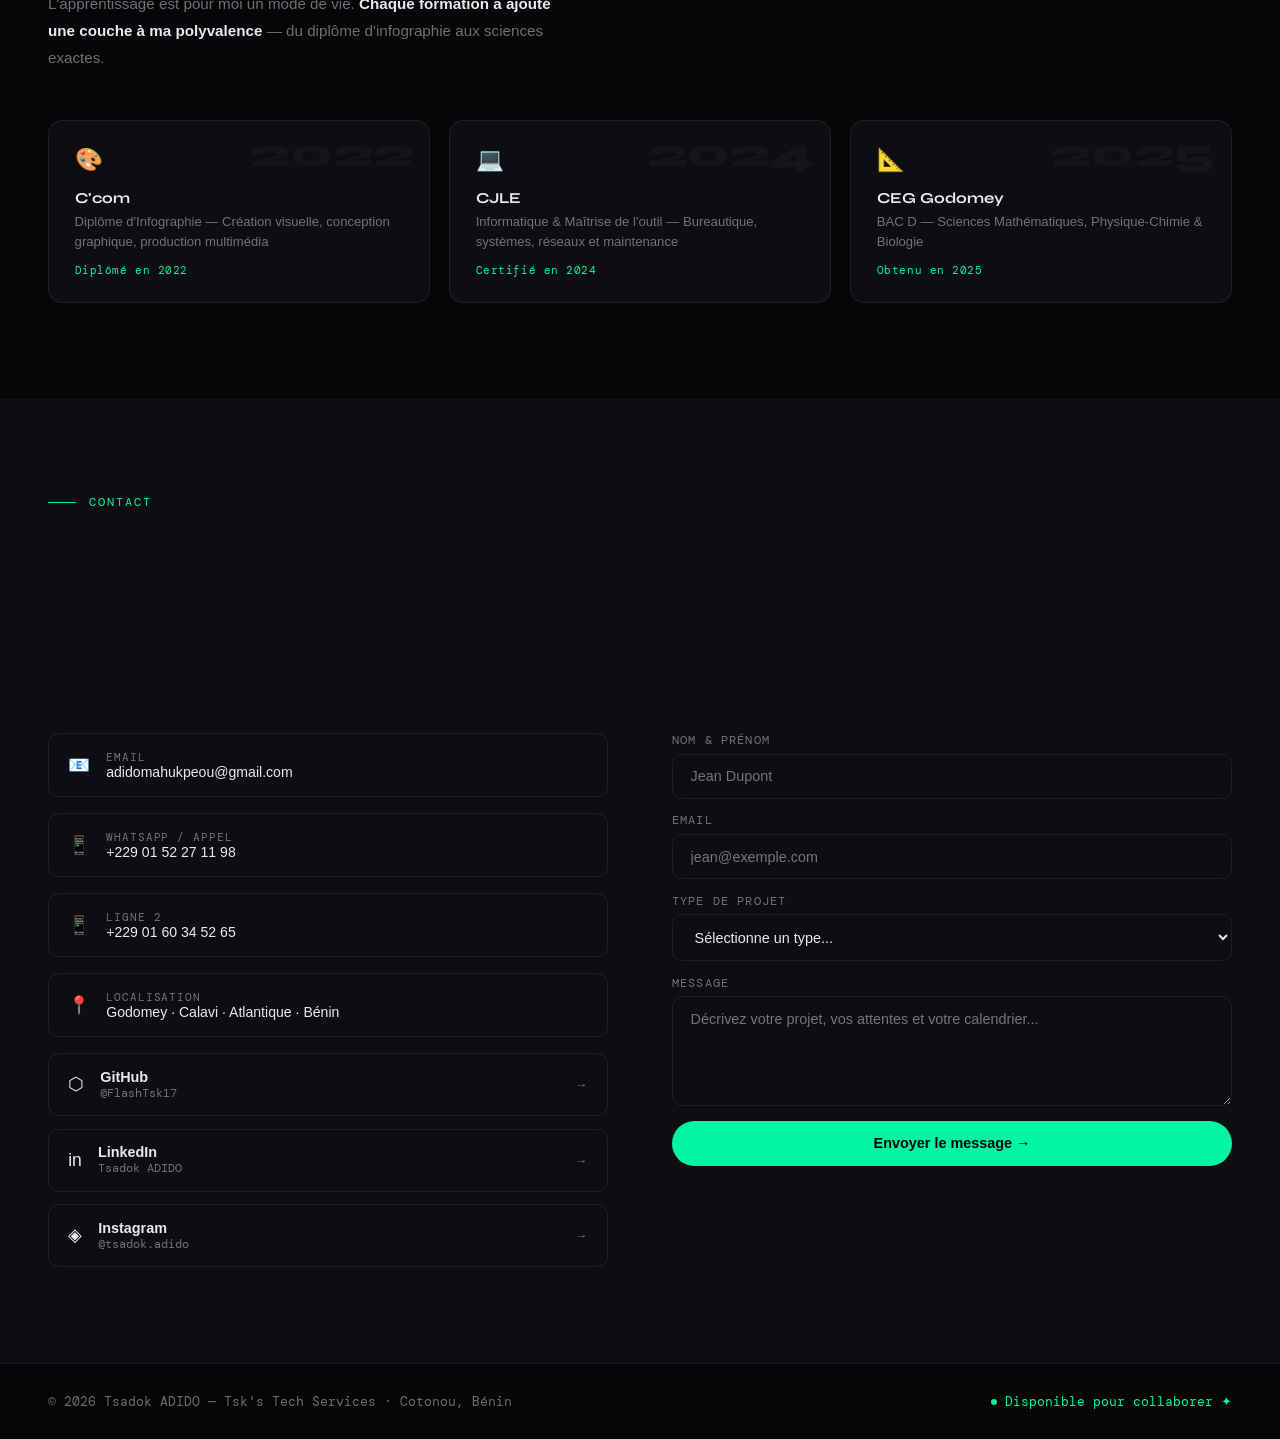
==== commit 8e7f6b11: "Update index.html" ====
--- a/index.html
+++ b/index.html
@@ -674,7 +674,7 @@
          2. Copie ton endpoint (ex: https://formspree.io/f/xabcdefg)
          3. Remplace l'action ci-dessous par ton endpoint
     -->
-    <form id="contactForm" class="form-stack" action="https://formspree.io/f/REMPLACE_PAR_TON_ID" method="POST">
+    <form id="contactForm" class="form-stack" action="https://formspree.io/f/mojrekad" method="POST">
       <div class="fg"><label for="name">Nom &amp; Prénom</label><input type="text" id="name" name="name" placeholder="Jean Dupont" autocomplete="name" required></div>
       <div class="fg"><label for="email">Email</label><input type="email" id="email" name="email" placeholder="jean@exemple.com" autocomplete="email" required></div>
       <div class="fg">
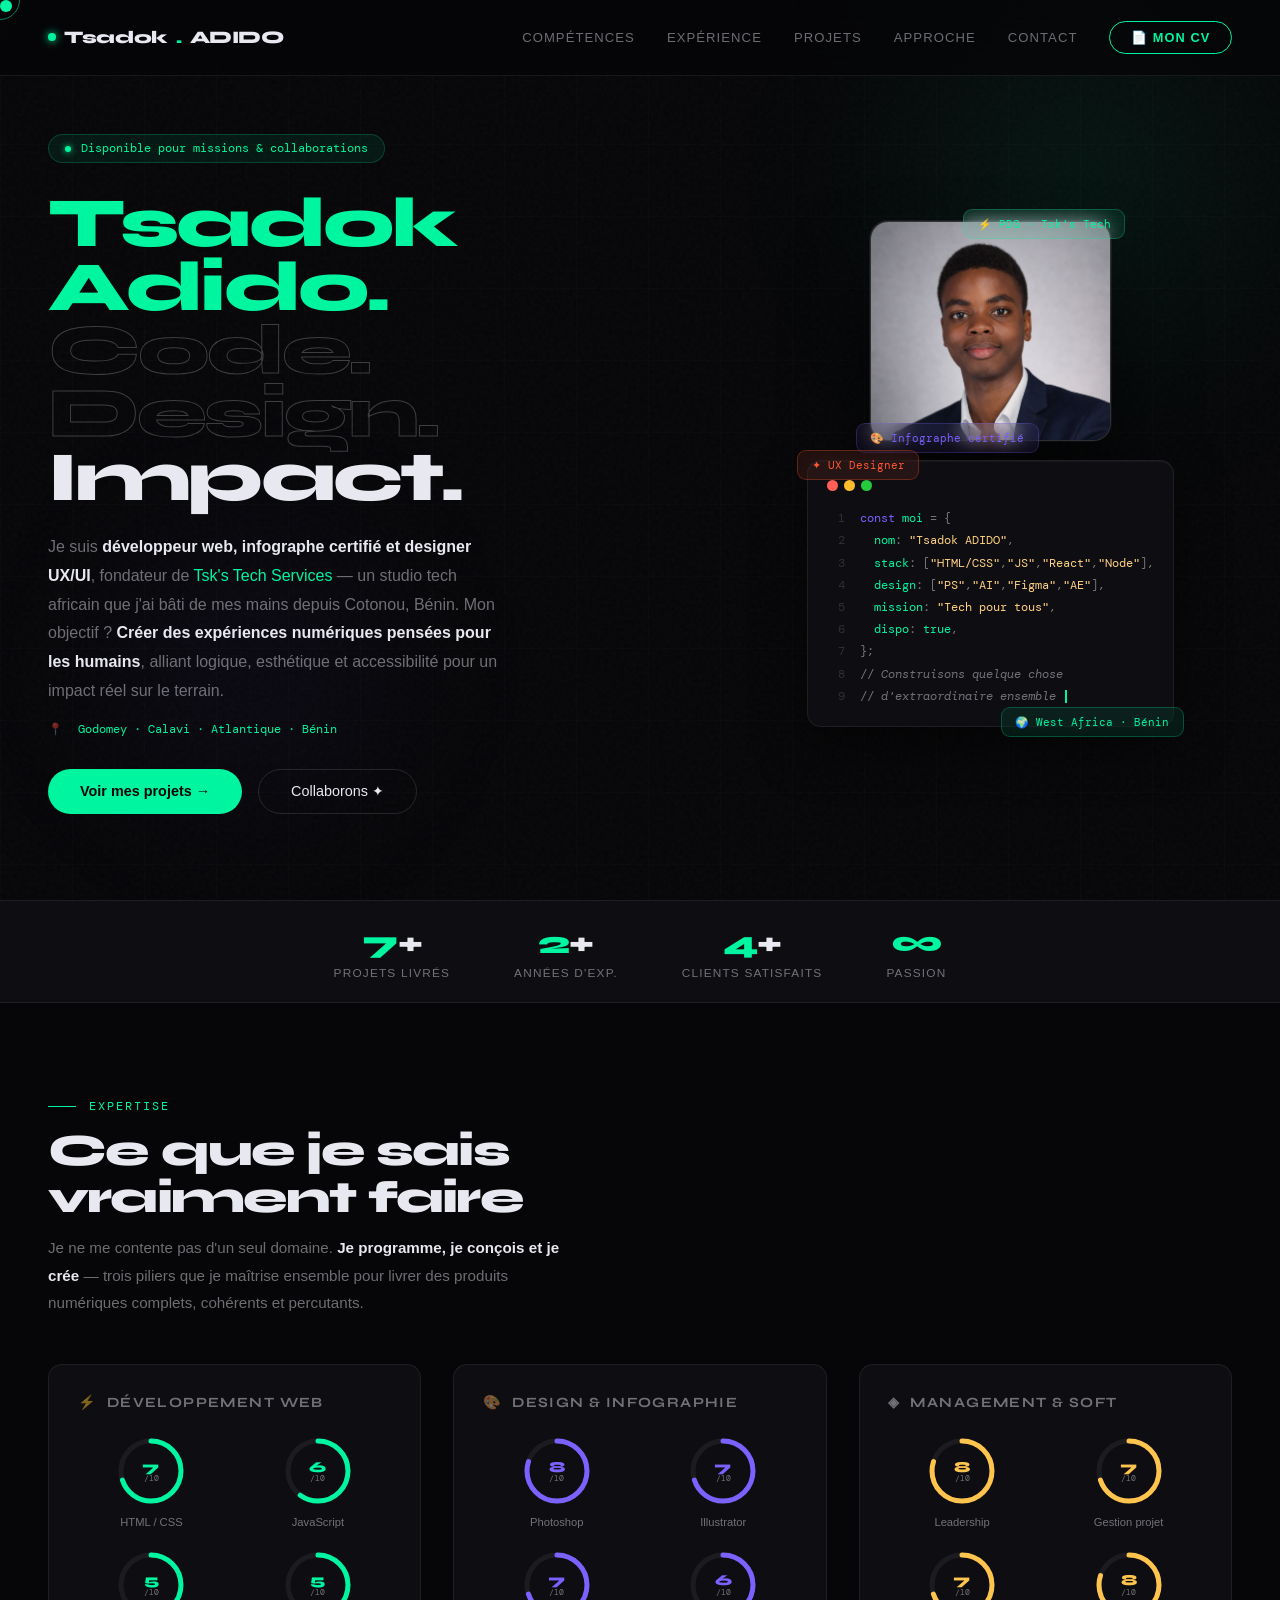
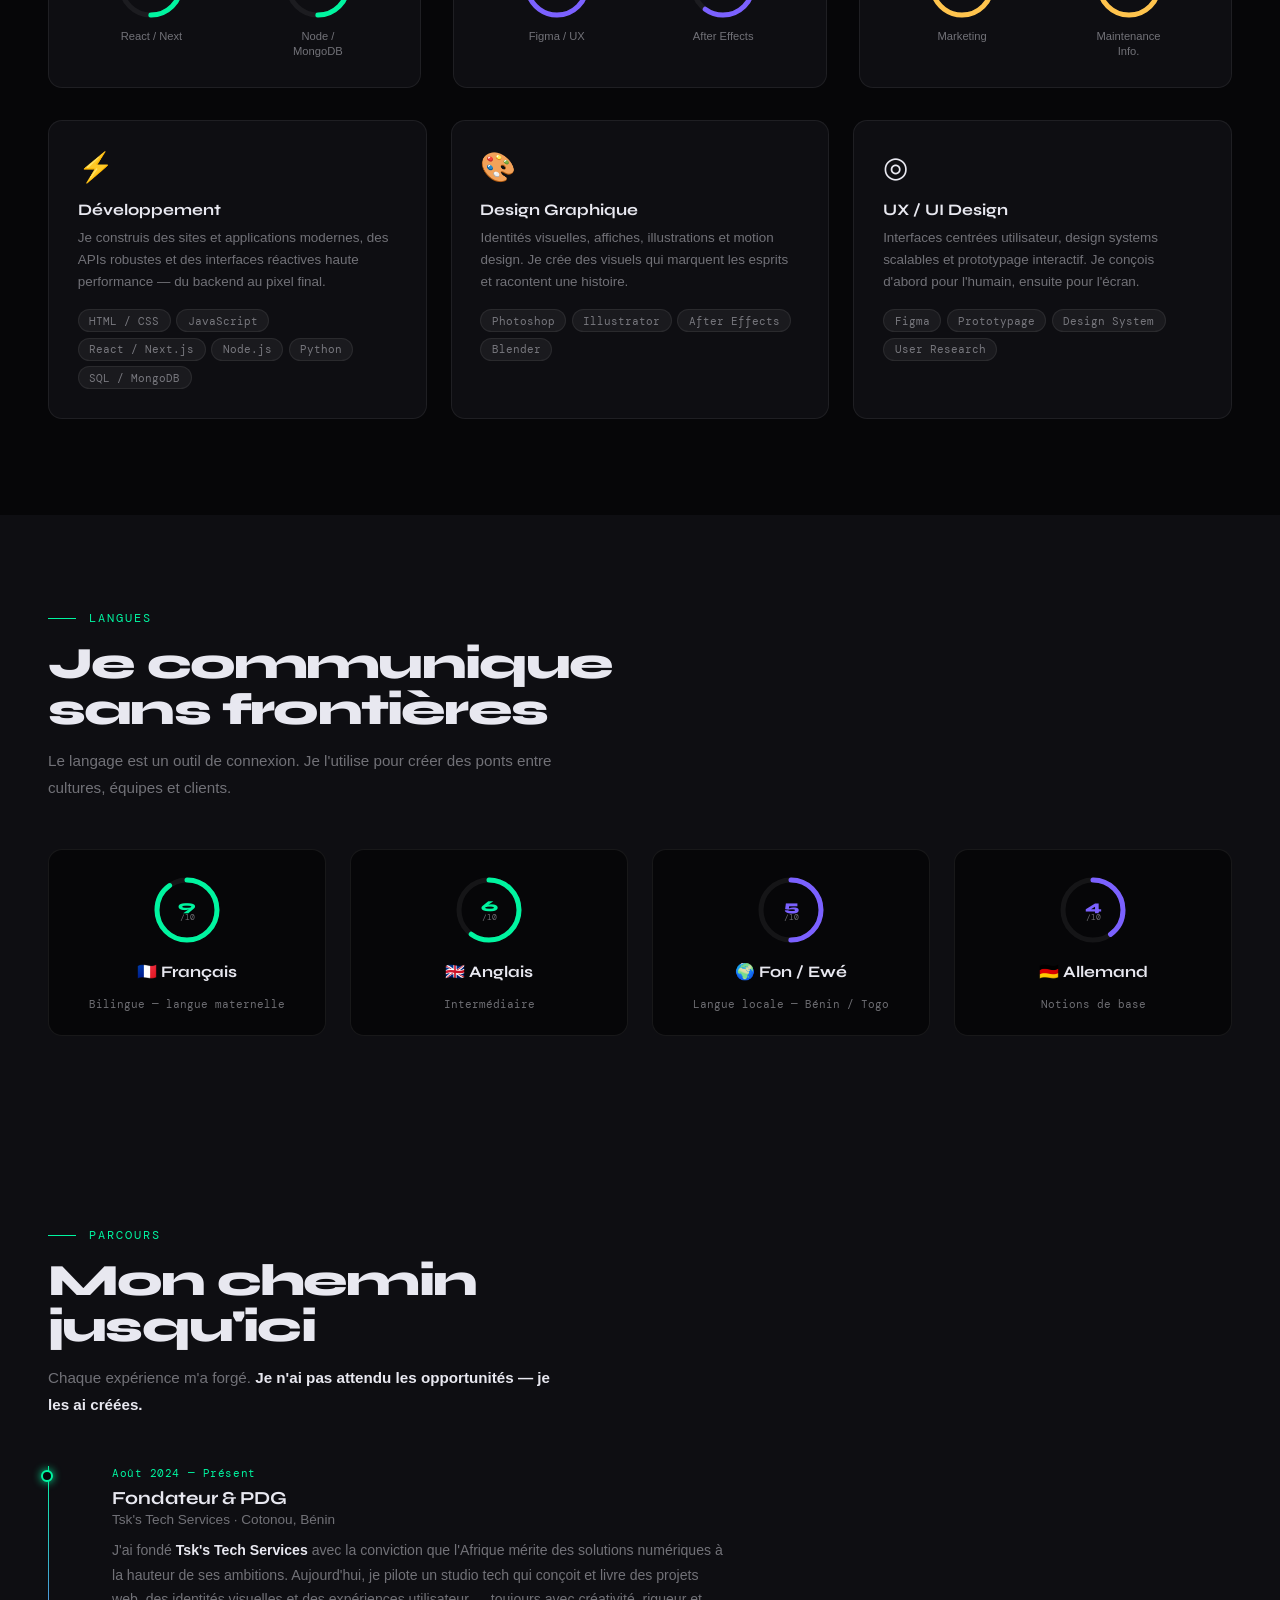
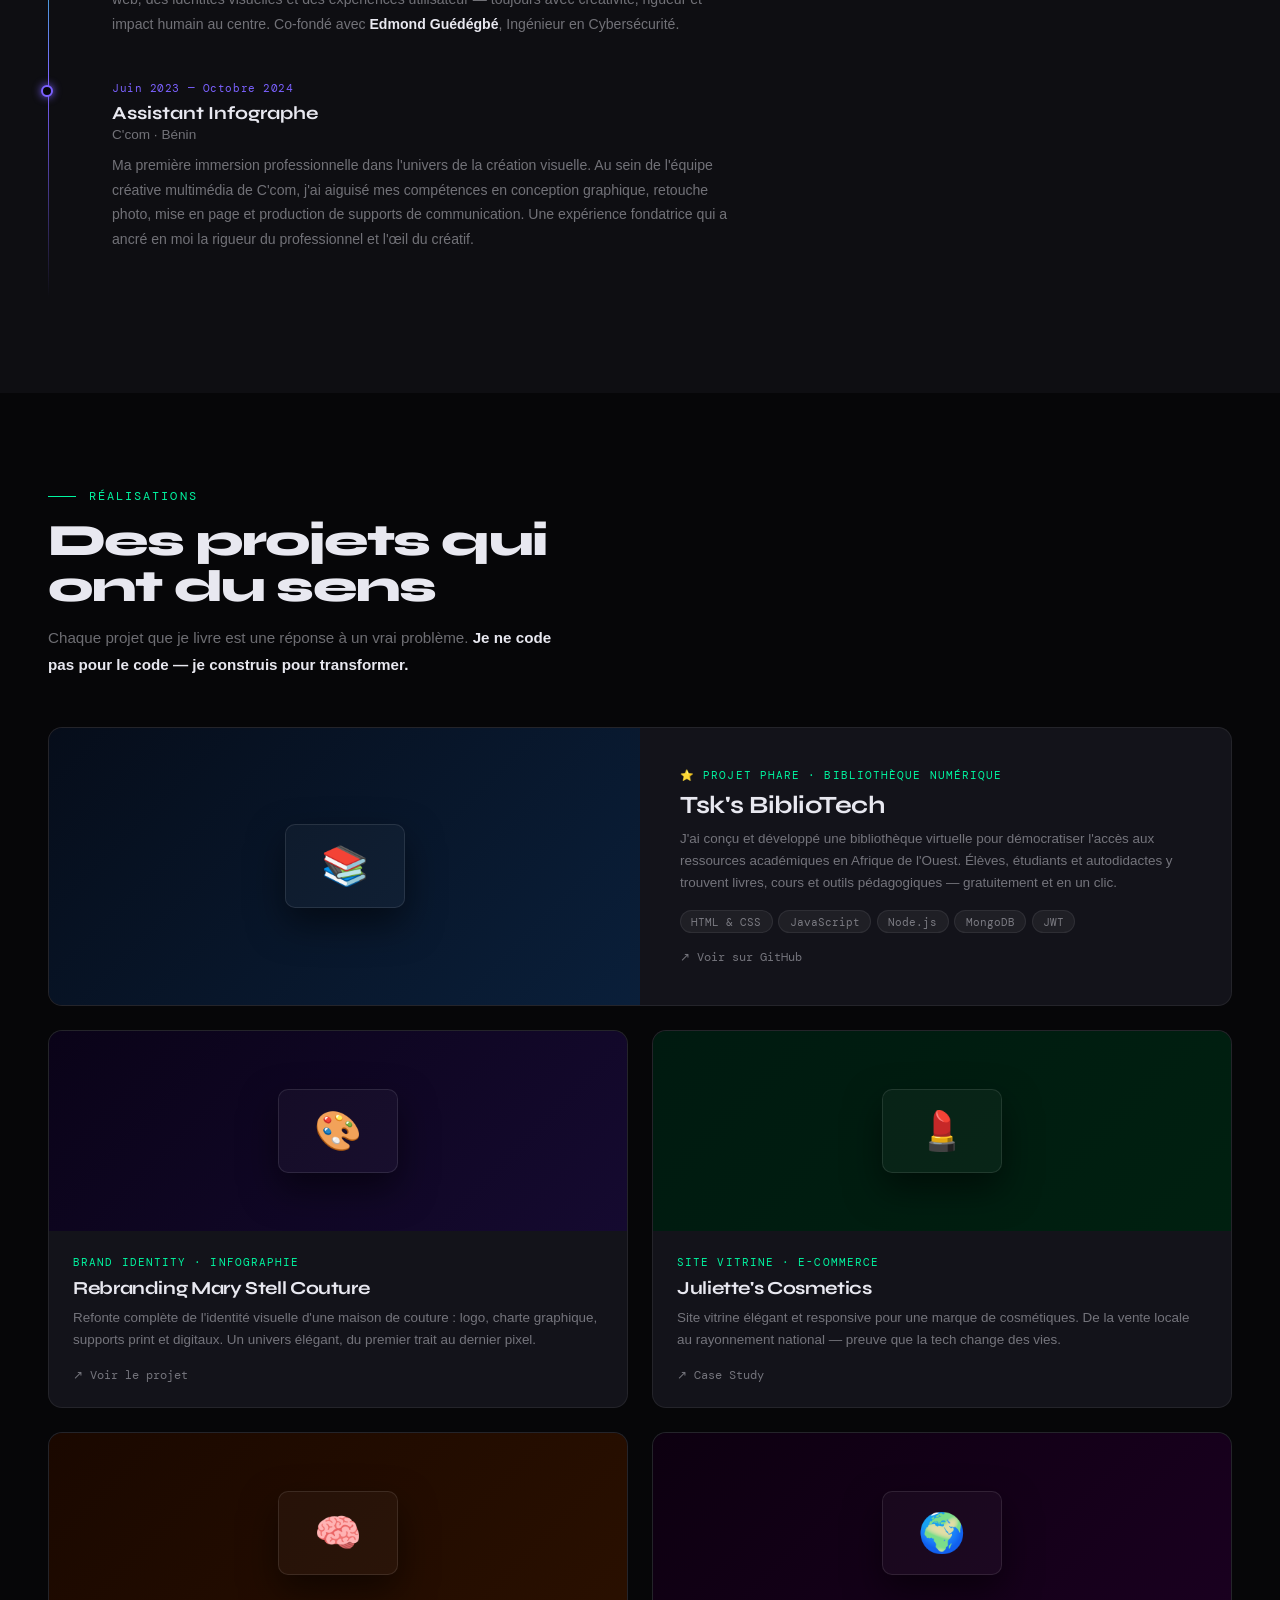
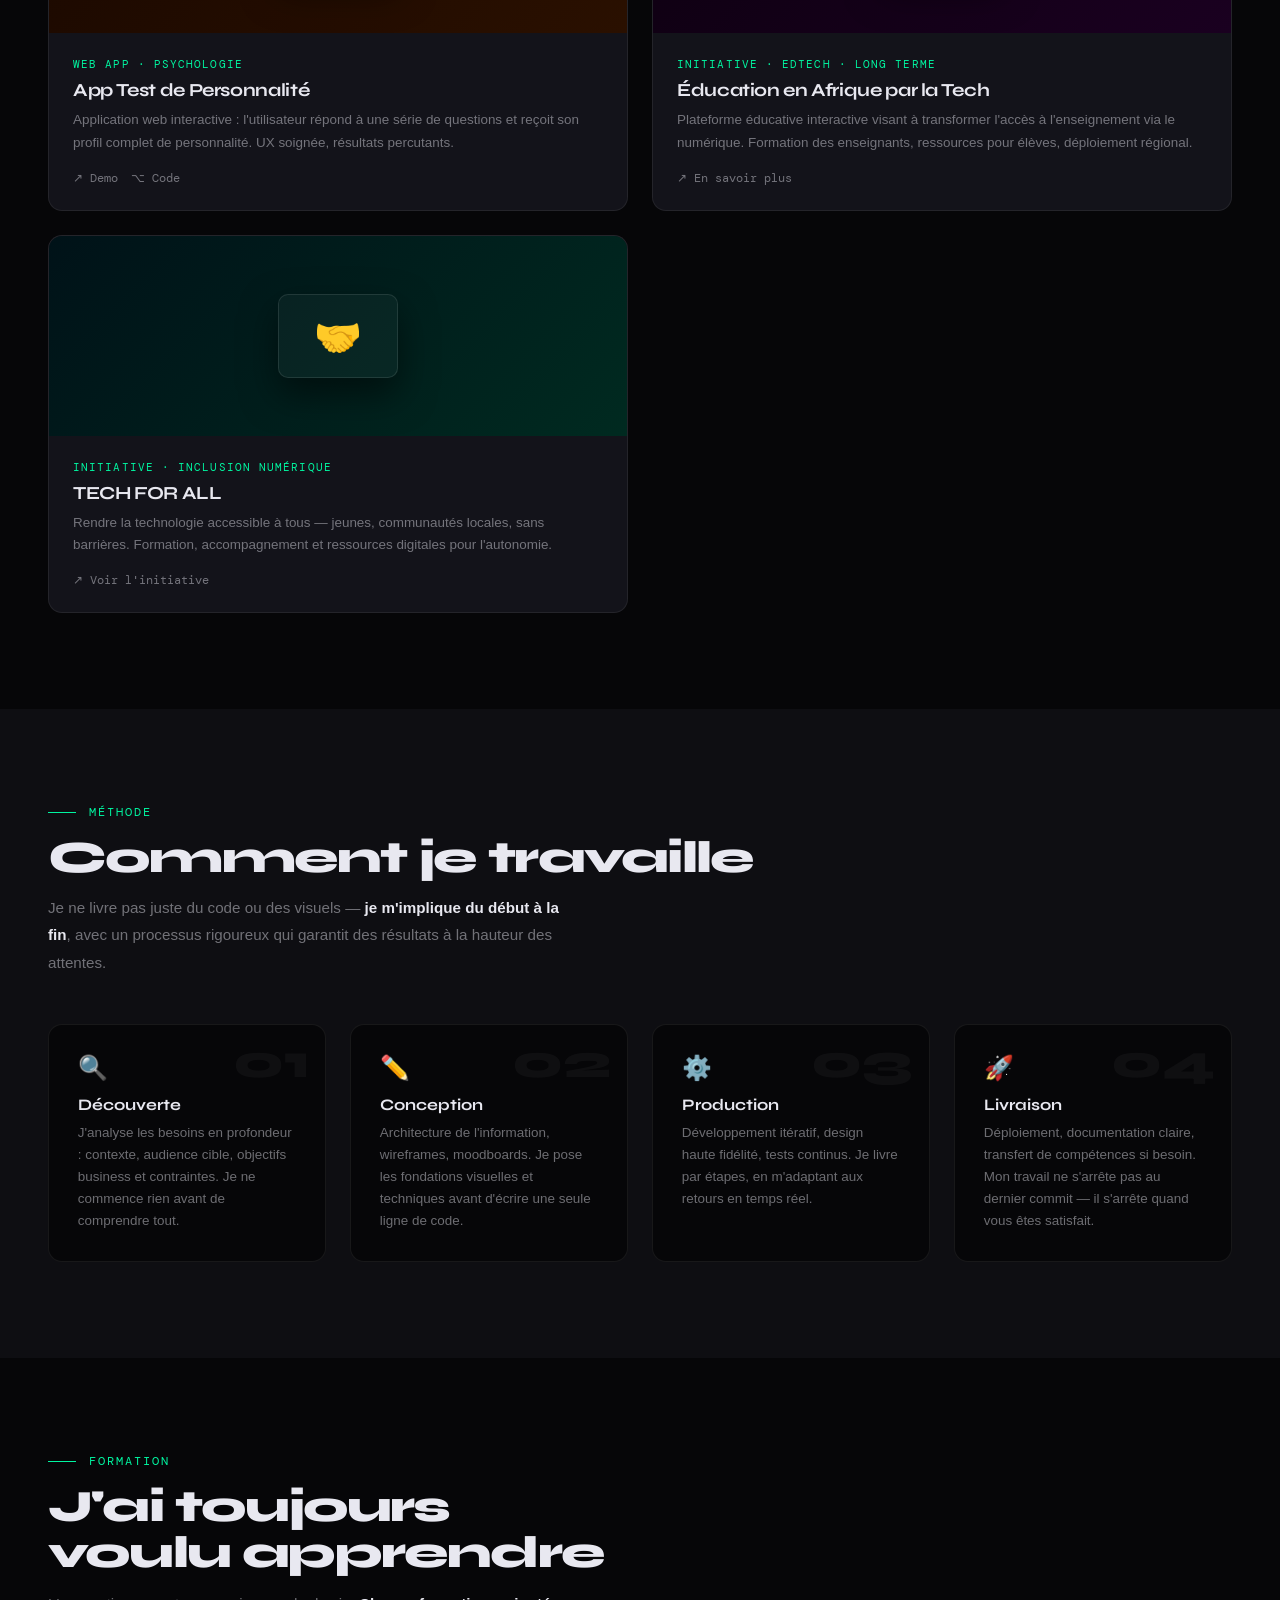
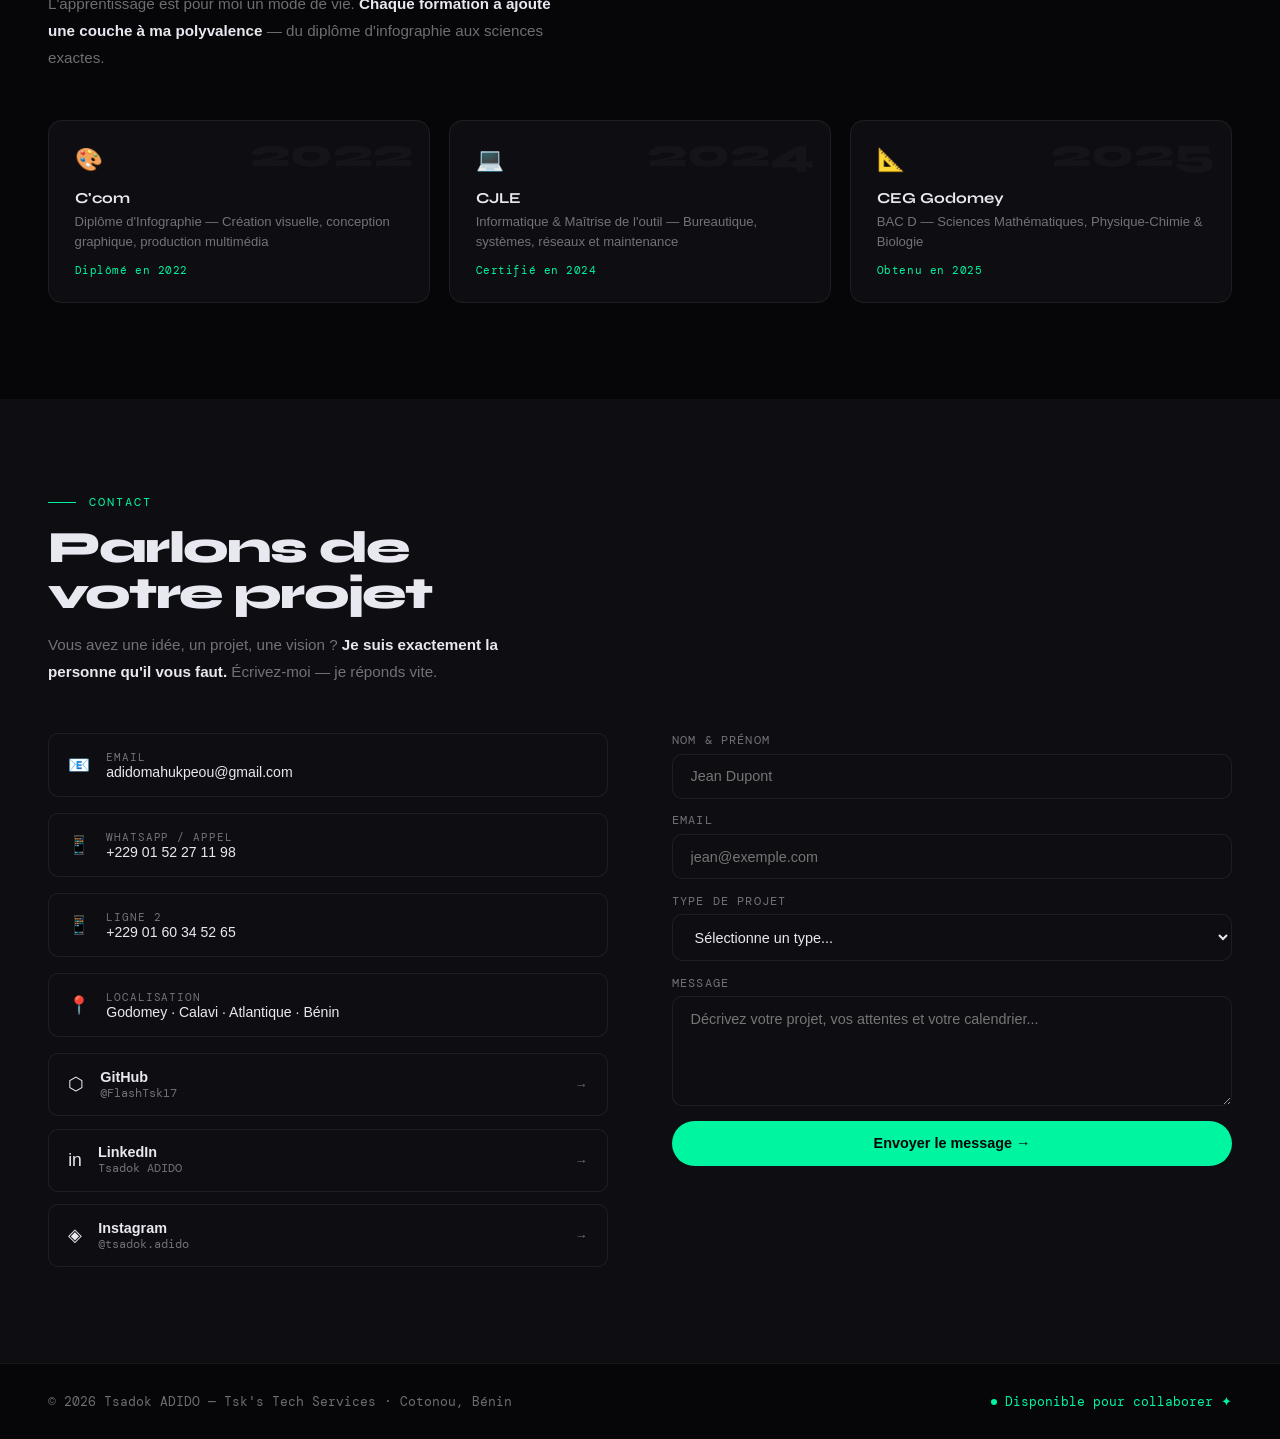
==== commit 5f35fce5: "Update index.html" ====
--- a/index.html
+++ b/index.html
@@ -658,8 +658,7 @@
         <a href="https://github.com/FlashTsk17" target="_blank" rel="noopener" class="social-link">
           <span class="social-icon">⬡</span><div class="social-info"><div class="social-name">GitHub</div><div class="social-handle">@FlashTsk17</div></div><span class="social-arrow">→</span>
         </a>
-        <!-- ✅ REMPLACE href="#" par ton vrai profil LinkedIn -->
-        <a href="#" target="_blank" rel="noopener" class="social-link">
+       <a href="https://www.linkedin.com/in/tsadok-adido" target="_blank" rel="noopener" class="social-link">
           <span class="social-icon">in</span><div class="social-info"><div class="social-name">LinkedIn</div><div class="social-handle">Tsadok ADIDO</div></div><span class="social-arrow">→</span>
         </a>
         <!-- ✅ REMPLACE href="#" par ton vrai profil Instagram -->
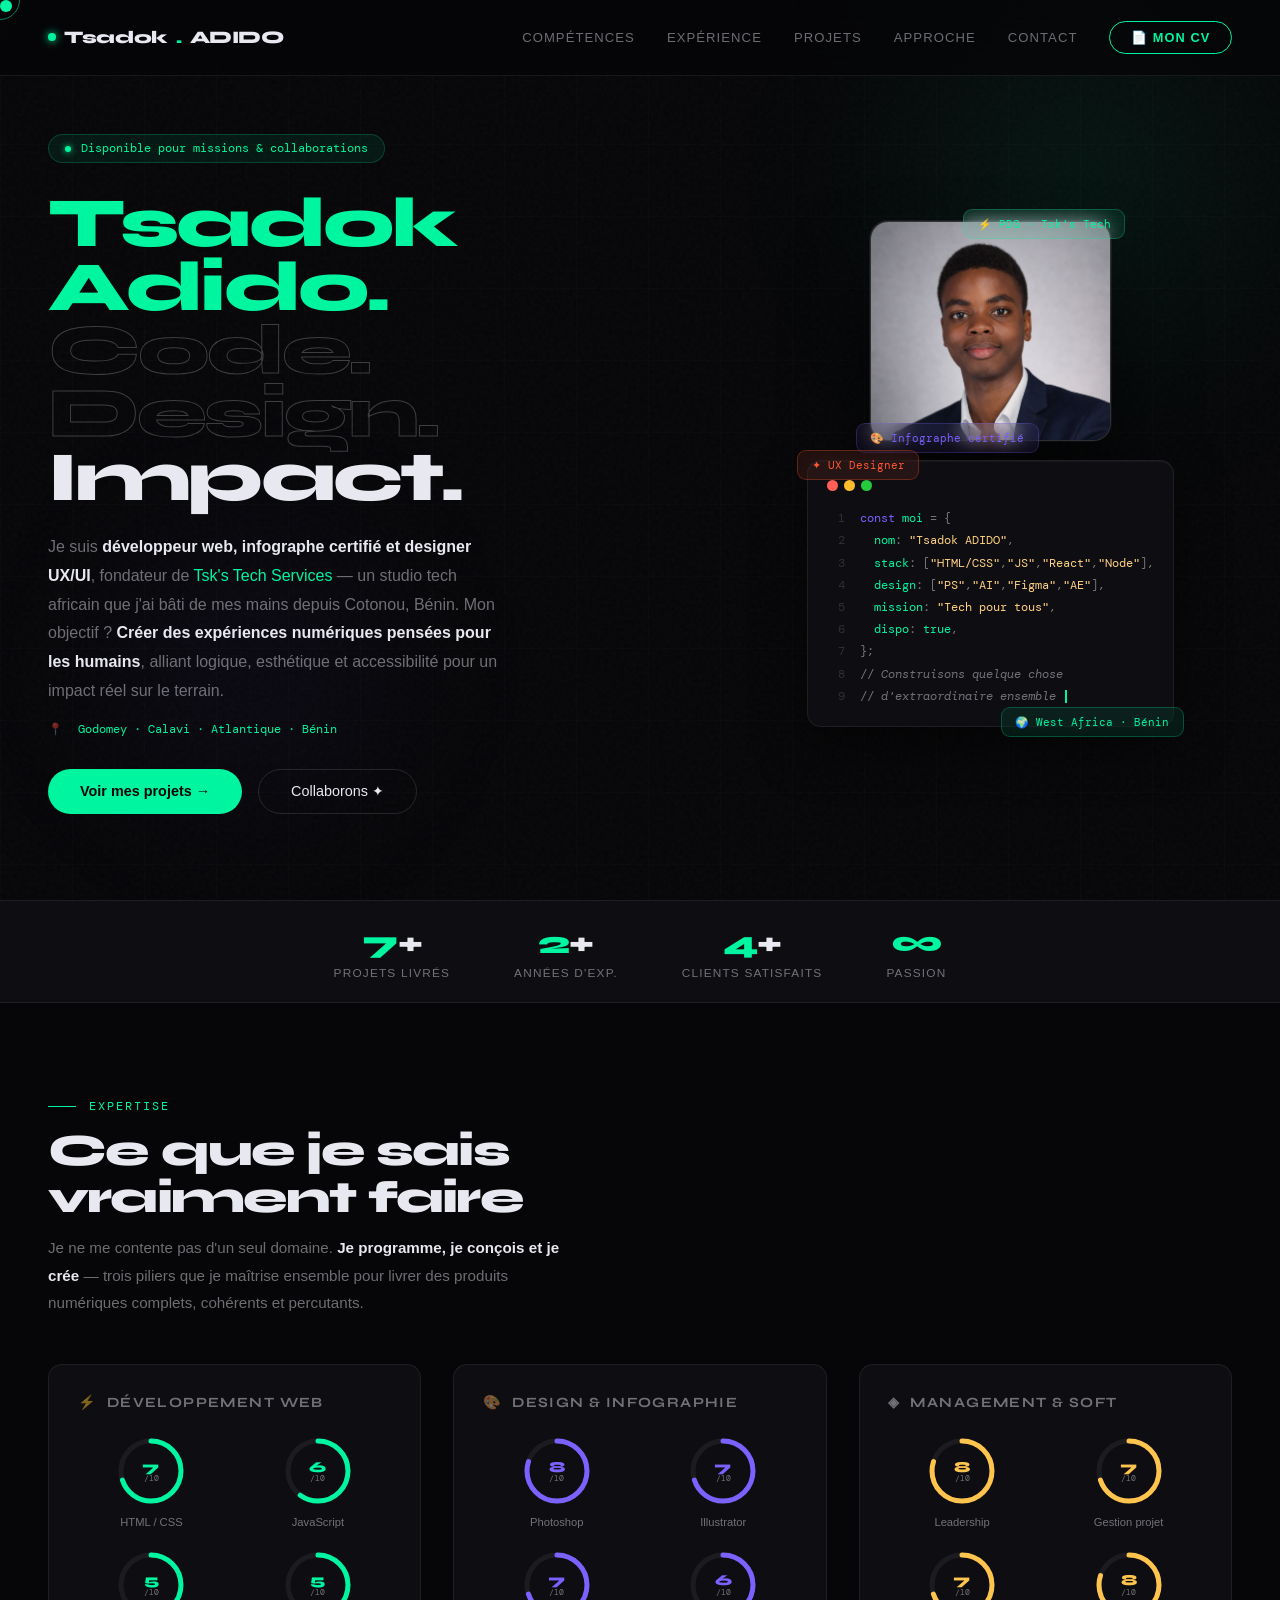
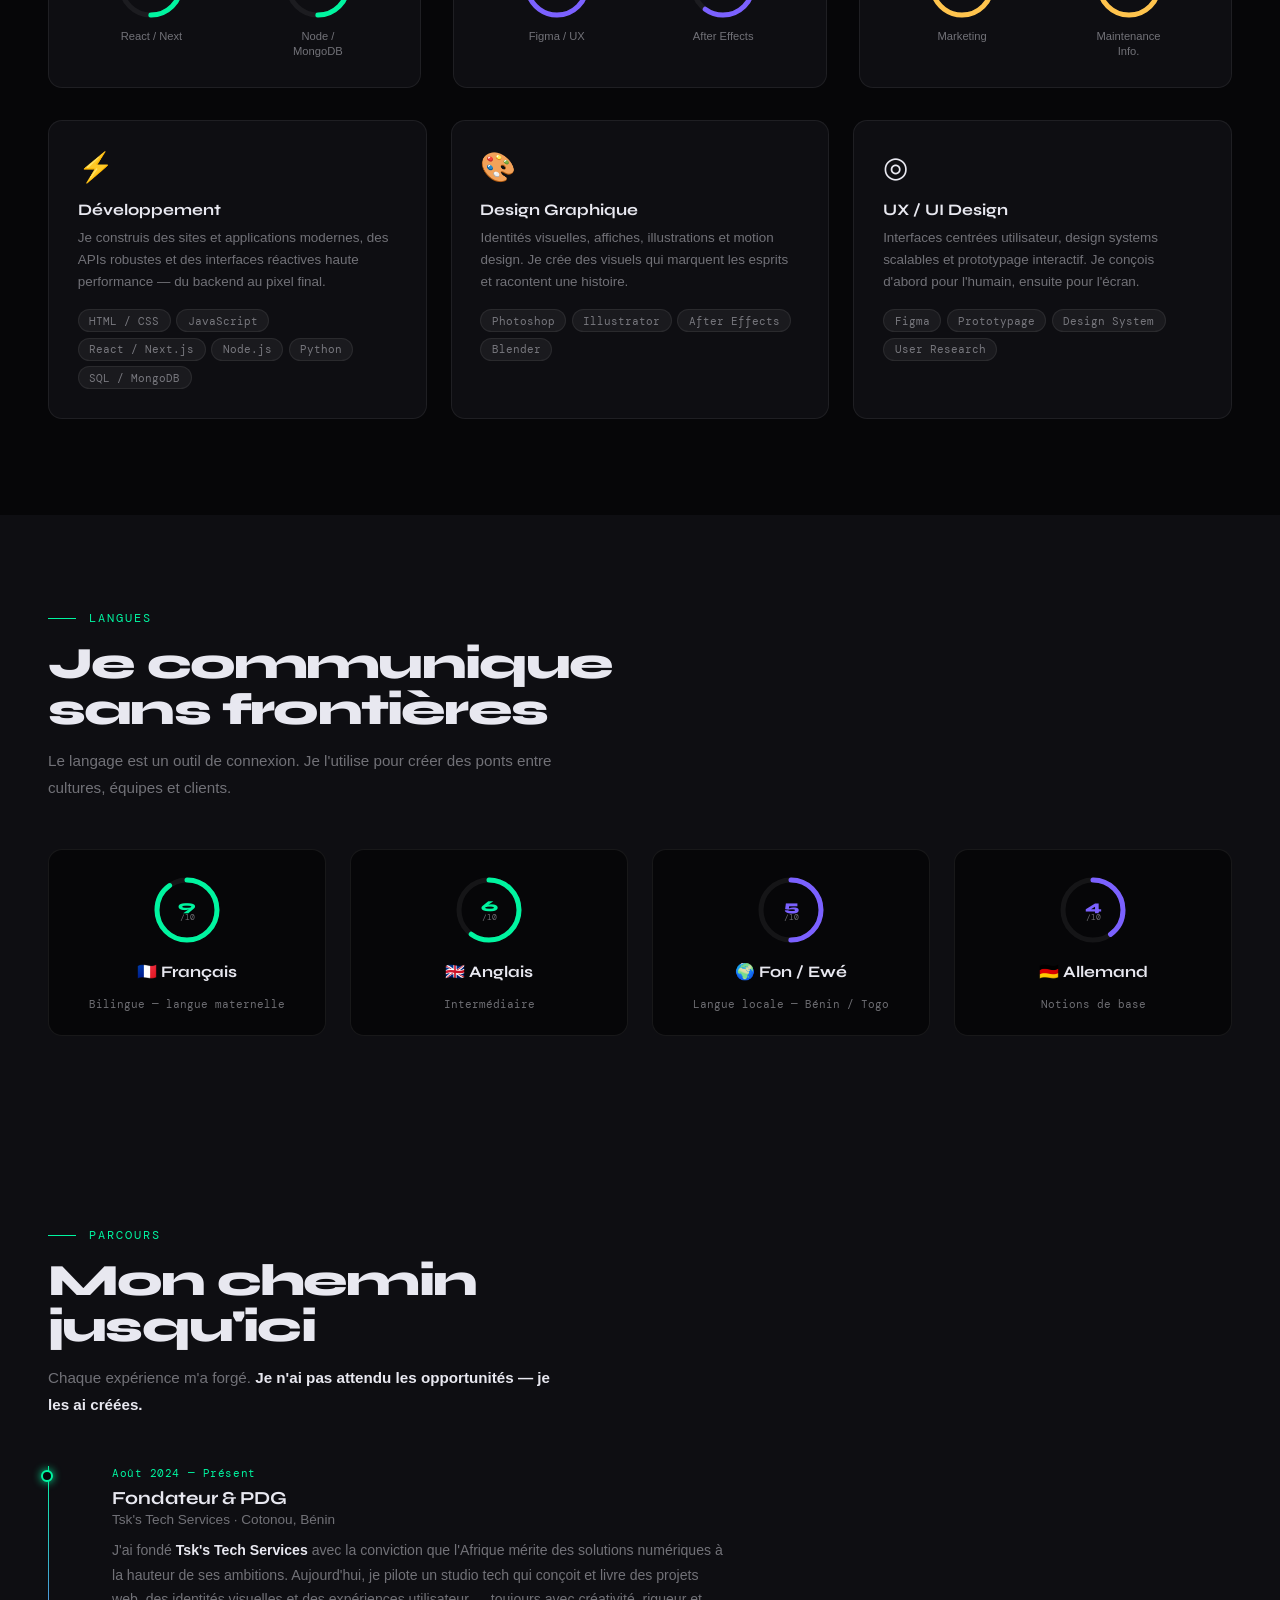
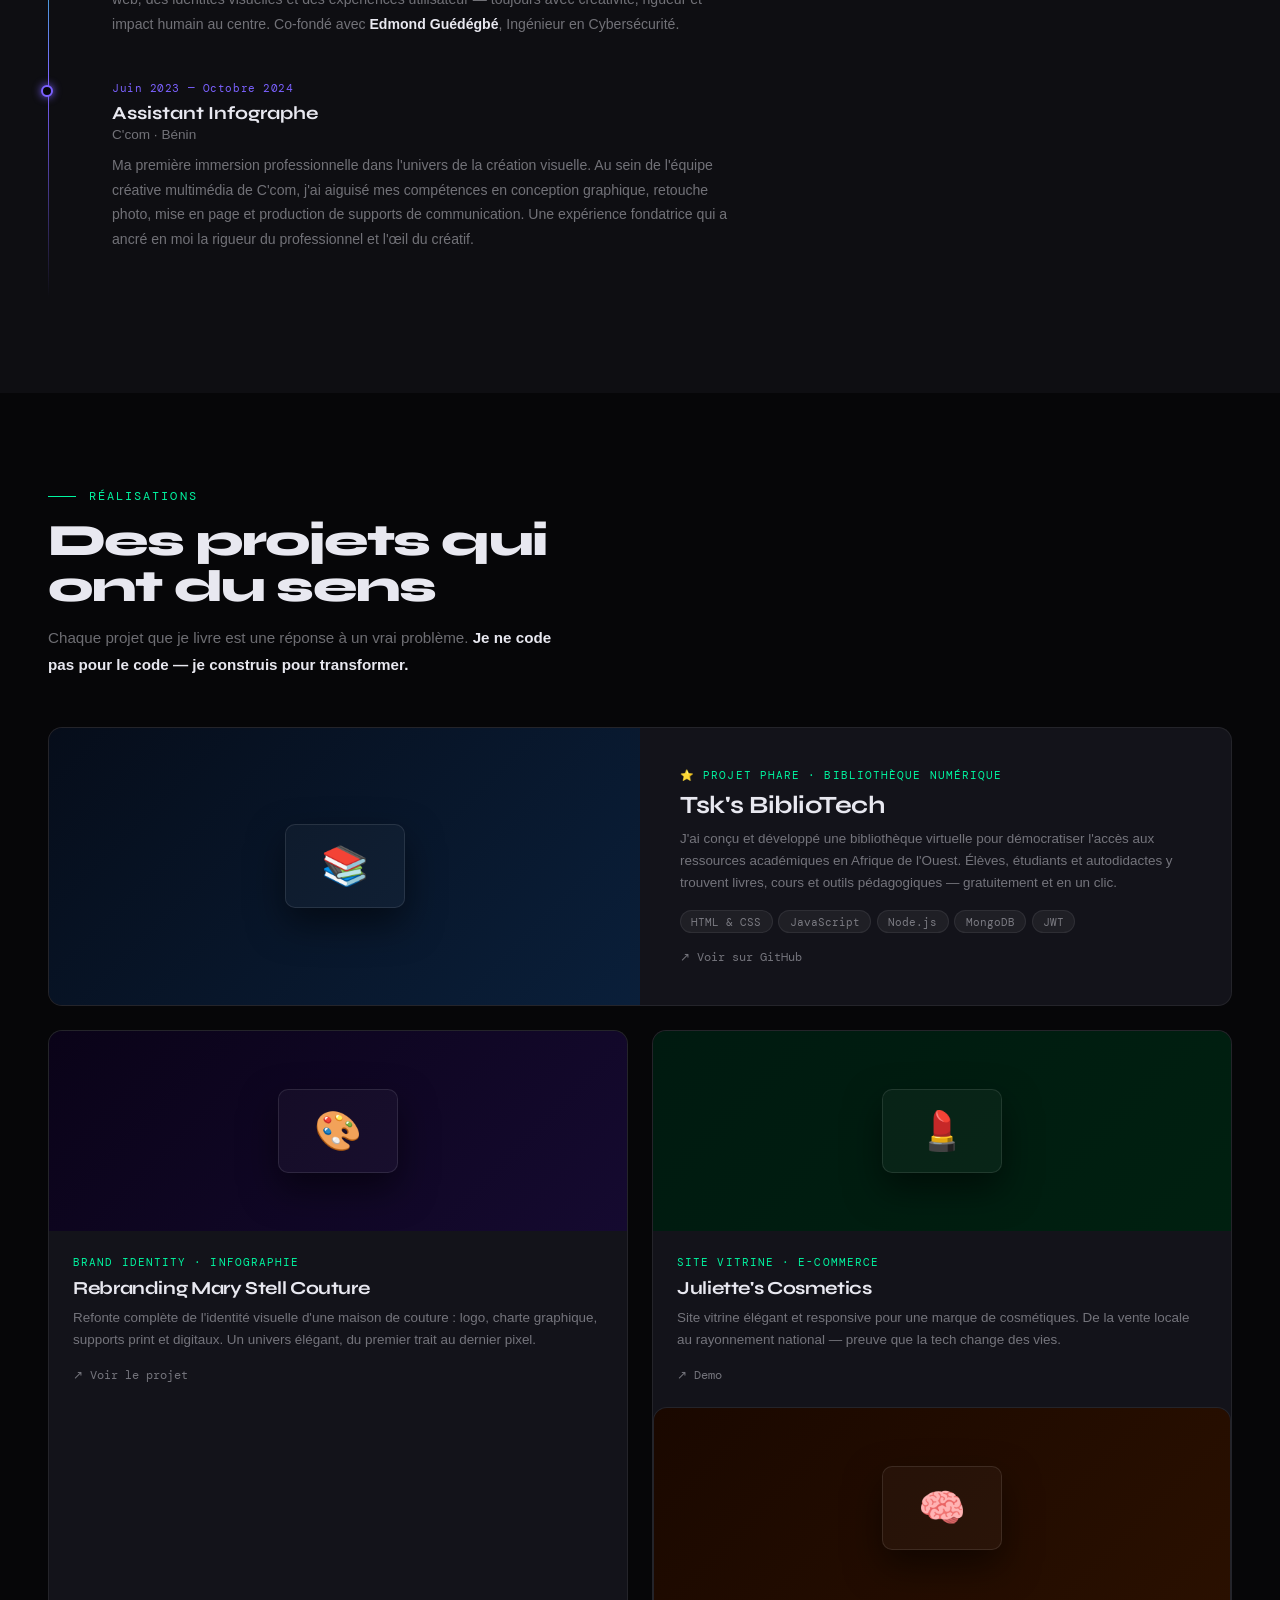
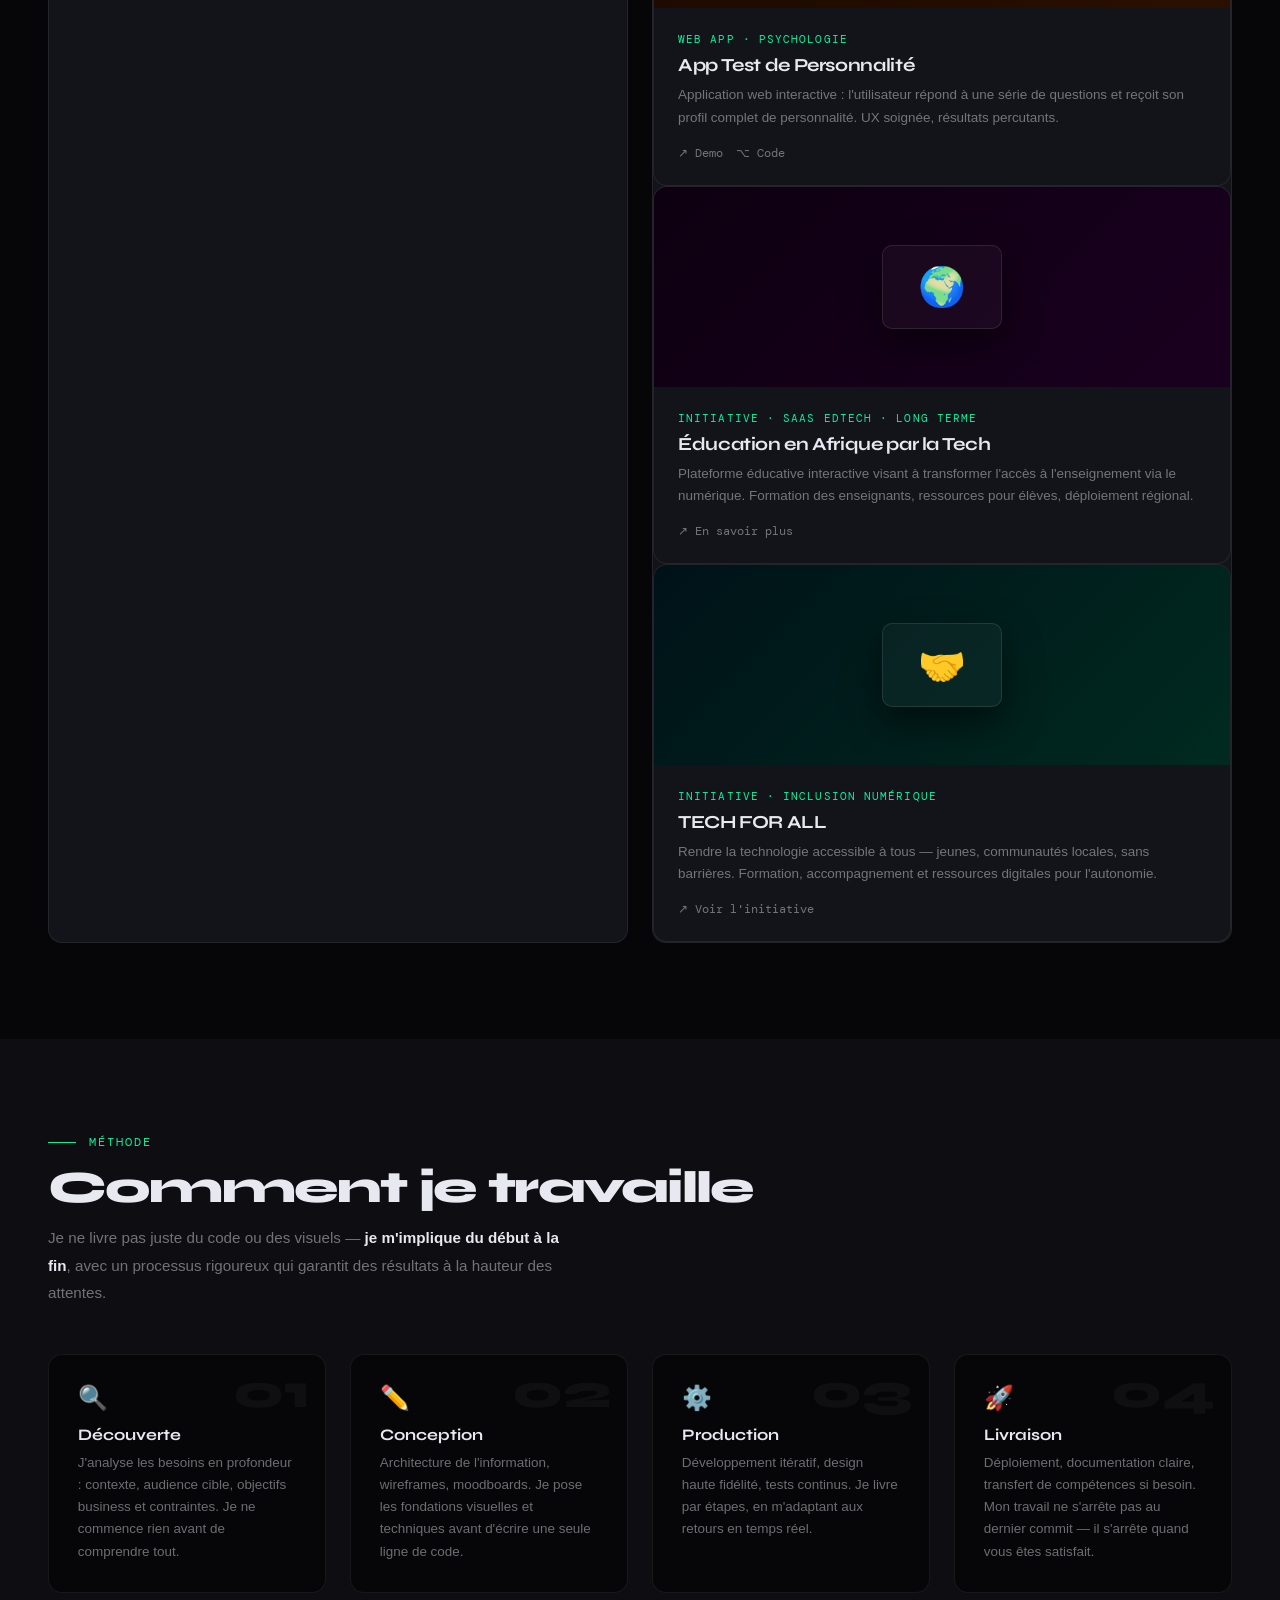
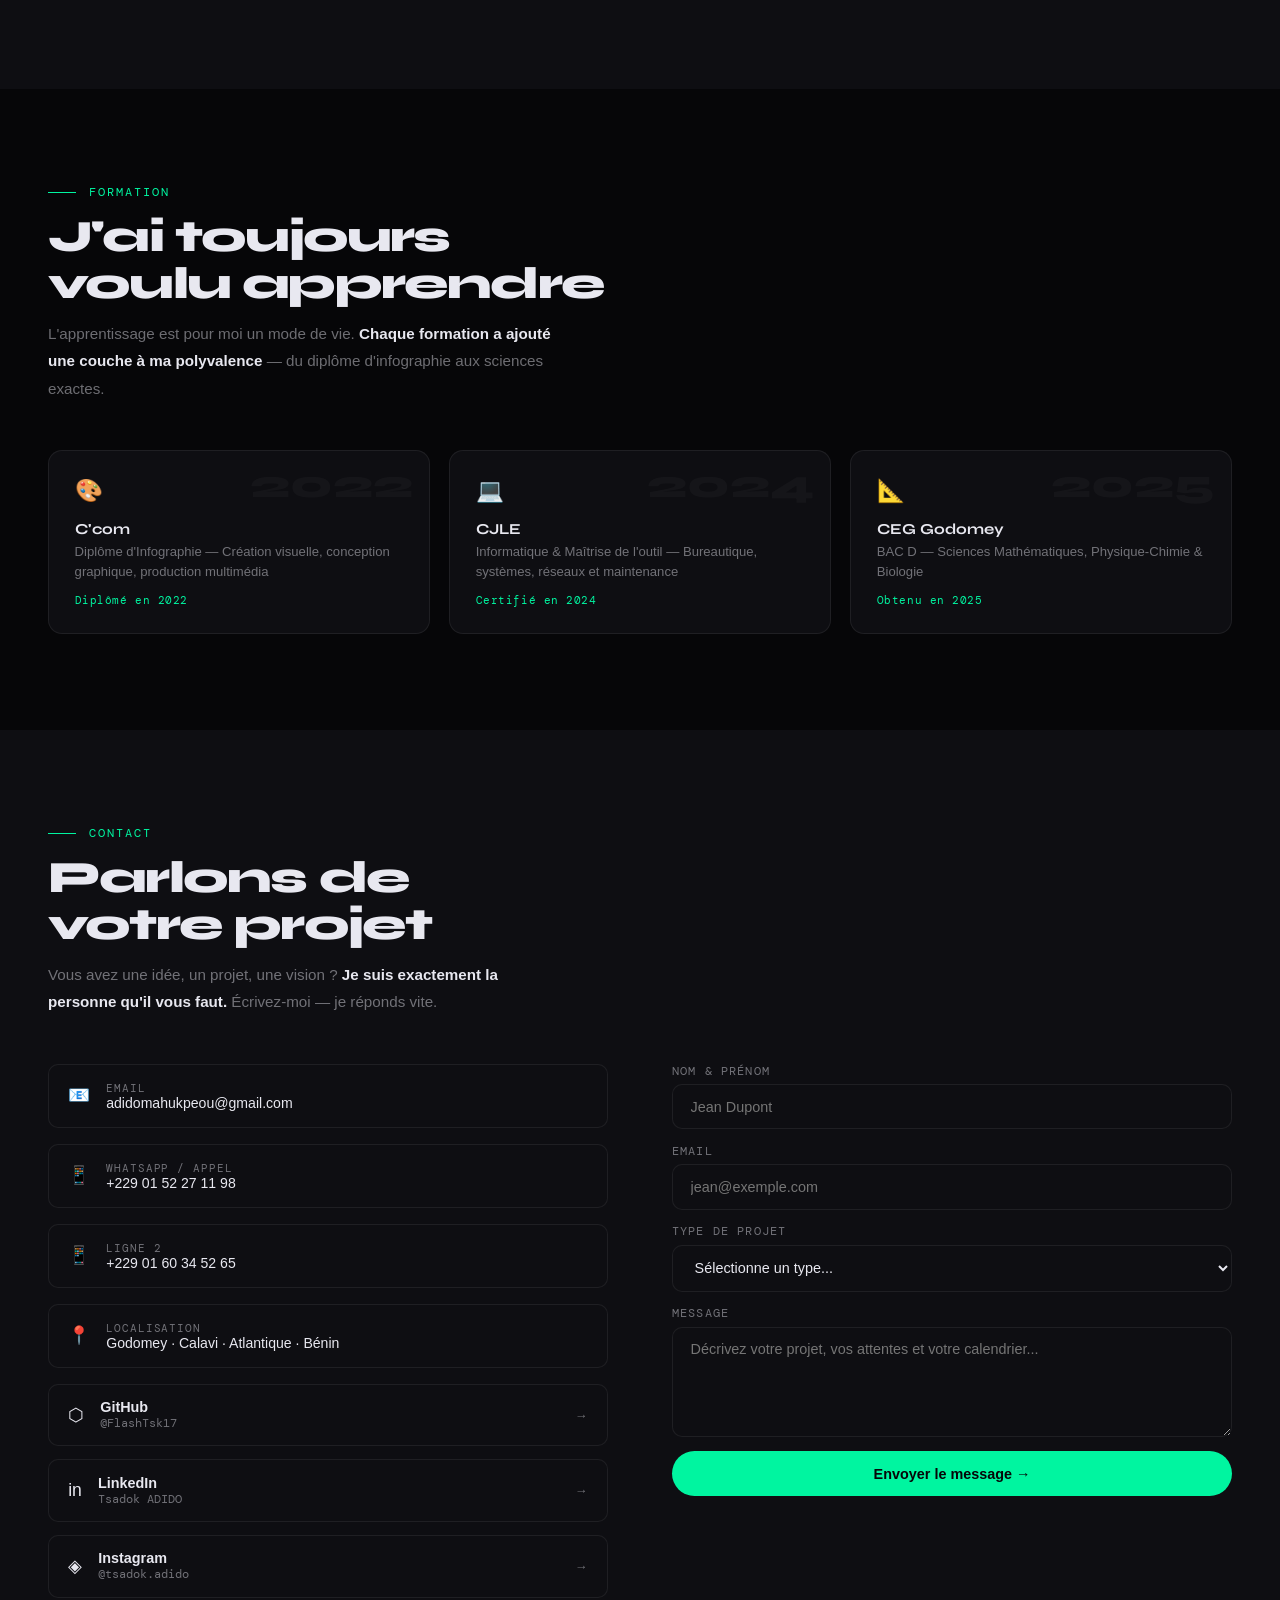
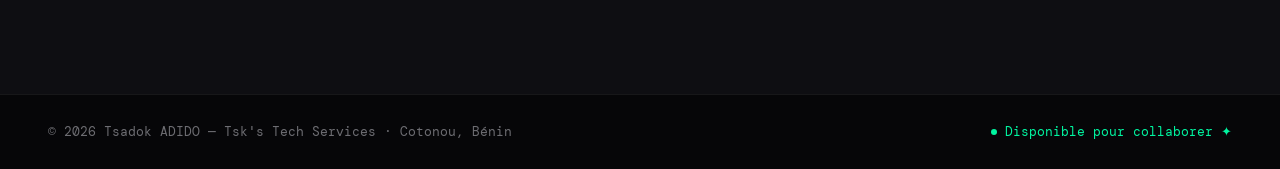
==== commit 688fbc36: "Update index.html" ====
--- a/index.html
+++ b/index.html
@@ -583,7 +583,7 @@
         <div class="project-type">Site Vitrine · E-commerce</div>
         <div class="project-name">Juliette's Cosmetics</div>
         <div class="project-desc">Site vitrine élégant et responsive pour une marque de cosmétiques. De la vente locale au rayonnement national — preuve que la tech change des vies.</div>
-        <div class="project-links"><a href="https://github.com/FlashTsk17" target="_blank" rel="noopener" class="project-link">↗ Case Study</a></div>
+        <div class="project-links"><a href="https://my-personnality.vercel.app/personalitytypes" target="_blank" rel="noopener" class="project-link">↗ Demo</a>
       </div>
     </div>
     <div class="project-card">
@@ -592,13 +592,14 @@
         <div class="project-type">Web App · Psychologie</div>
         <div class="project-name">App Test de Personnalité</div>
         <div class="project-desc">Application web interactive : l'utilisateur répond à une série de questions et reçoit son profil complet de personnalité. UX soignée, résultats percutants.</div>
-        <div class="project-links"><a href="https://github.com/FlashTsk17" target="_blank" rel="noopener" class="project-link">↗ Demo</a><a href="https://github.com/FlashTsk17" target="_blank" rel="noopener" class="project-link">⌥ Code</a></div>
+        <div class="project-links"><a href="https://my-personnality.vercel.app/personalitytypes" target="_blank" rel="noopener" class="project-link">↗ Demo</a>
+<a href="https://github.com/FlashTsk17" target="_blank" rel="noopener" class="project-link">⌥ Code</a></div>
       </div>
     </div>
     <div class="project-card">
       <div class="project-thumb pt5"><div class="project-thumb-inner">🌍</div></div>
       <div class="project-info">
-        <div class="project-type">Initiative · EdTech · Long terme</div>
+        <div class="project-type">Initiative · Saas EdTech · Long terme</div>
         <div class="project-name">Éducation en Afrique par la Tech</div>
         <div class="project-desc">Plateforme éducative interactive visant à transformer l'accès à l'enseignement via le numérique. Formation des enseignants, ressources pour élèves, déploiement régional.</div>
         <div class="project-links"><a href="https://github.com/FlashTsk17" target="_blank" rel="noopener" class="project-link">↗ En savoir plus</a></div>
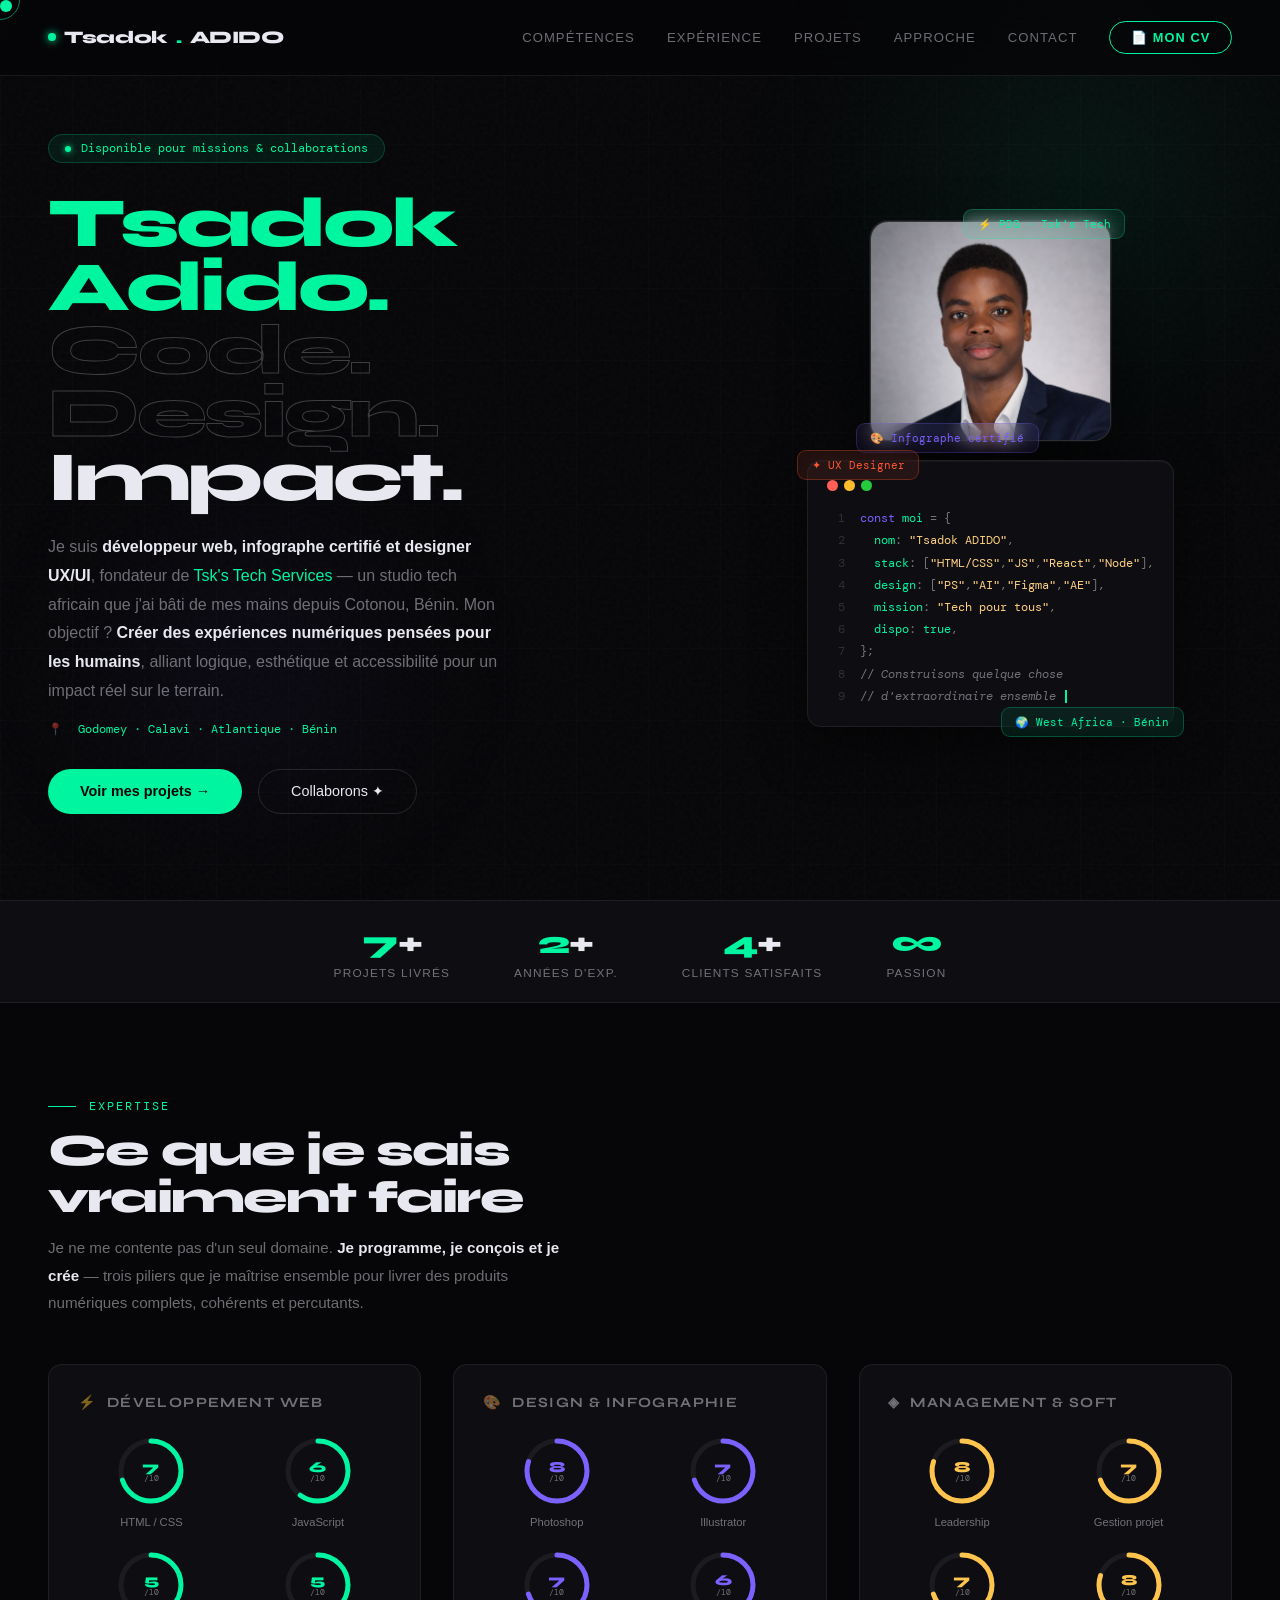
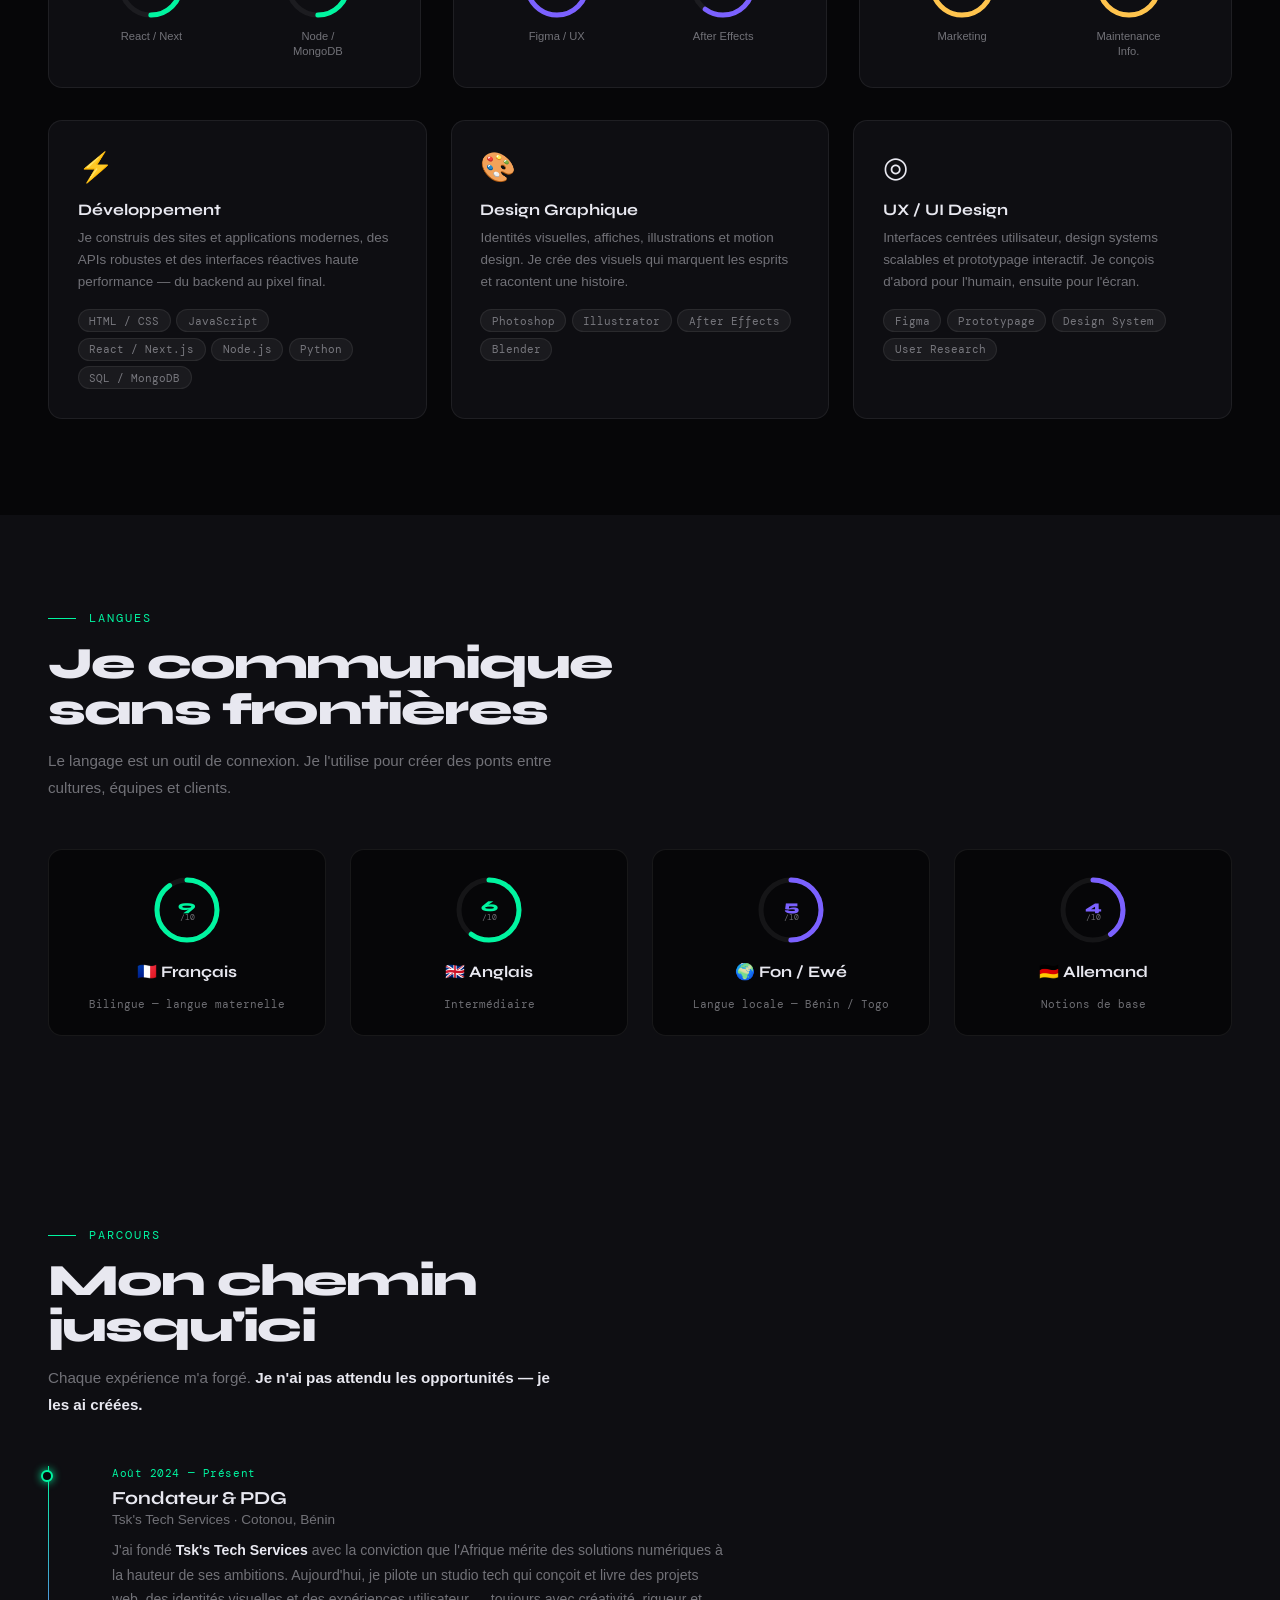
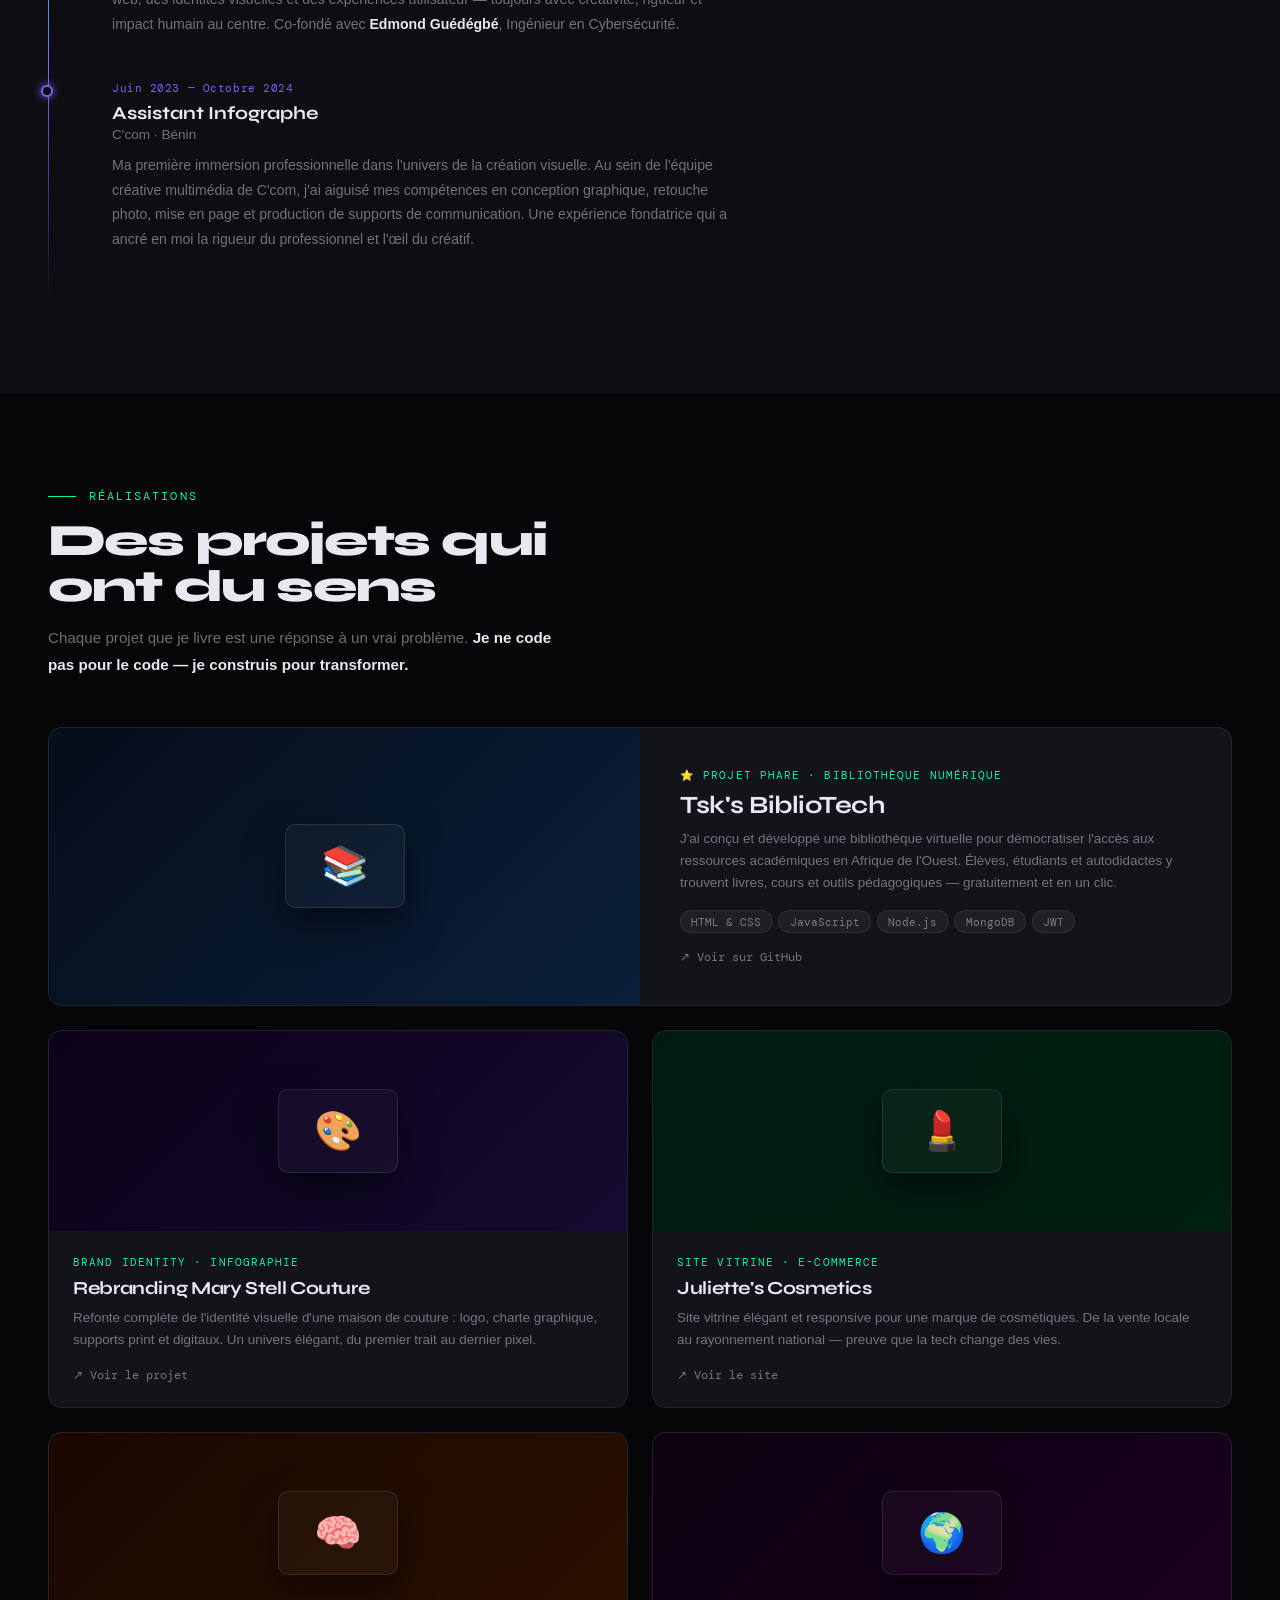
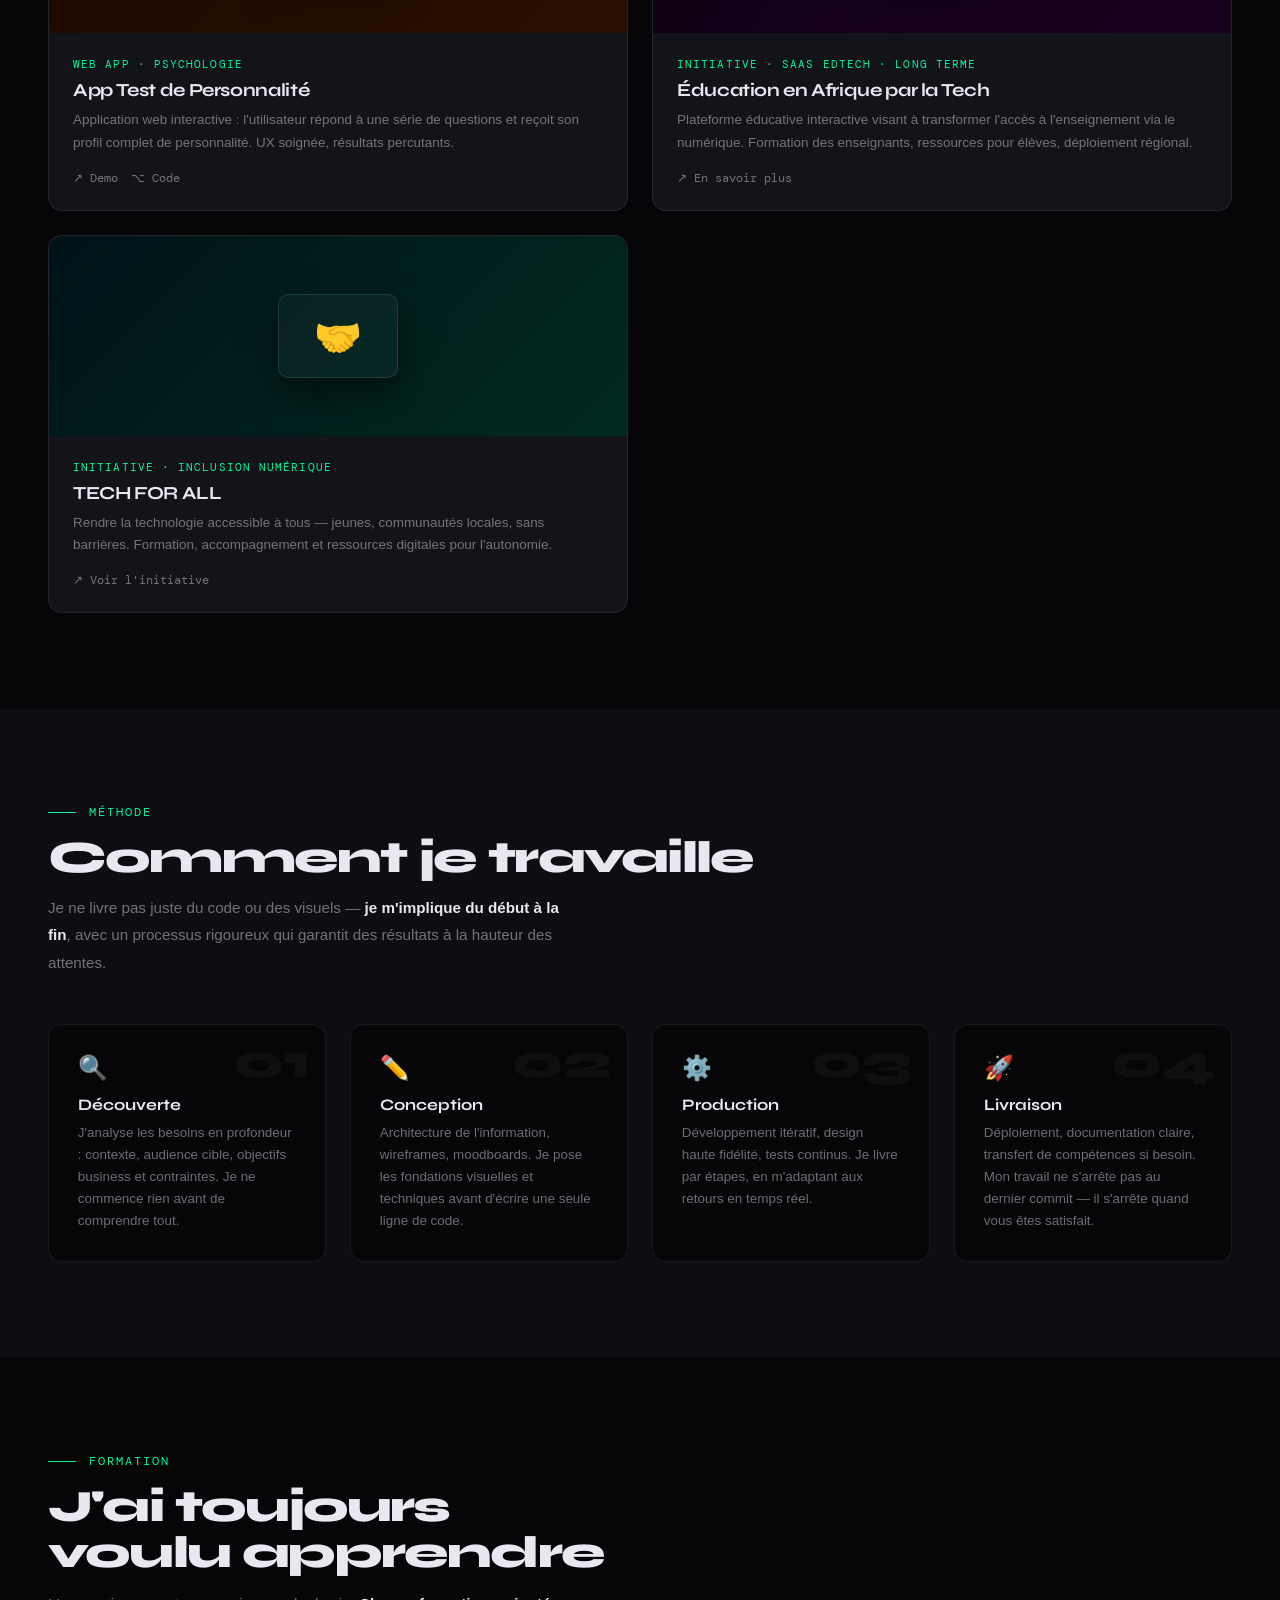
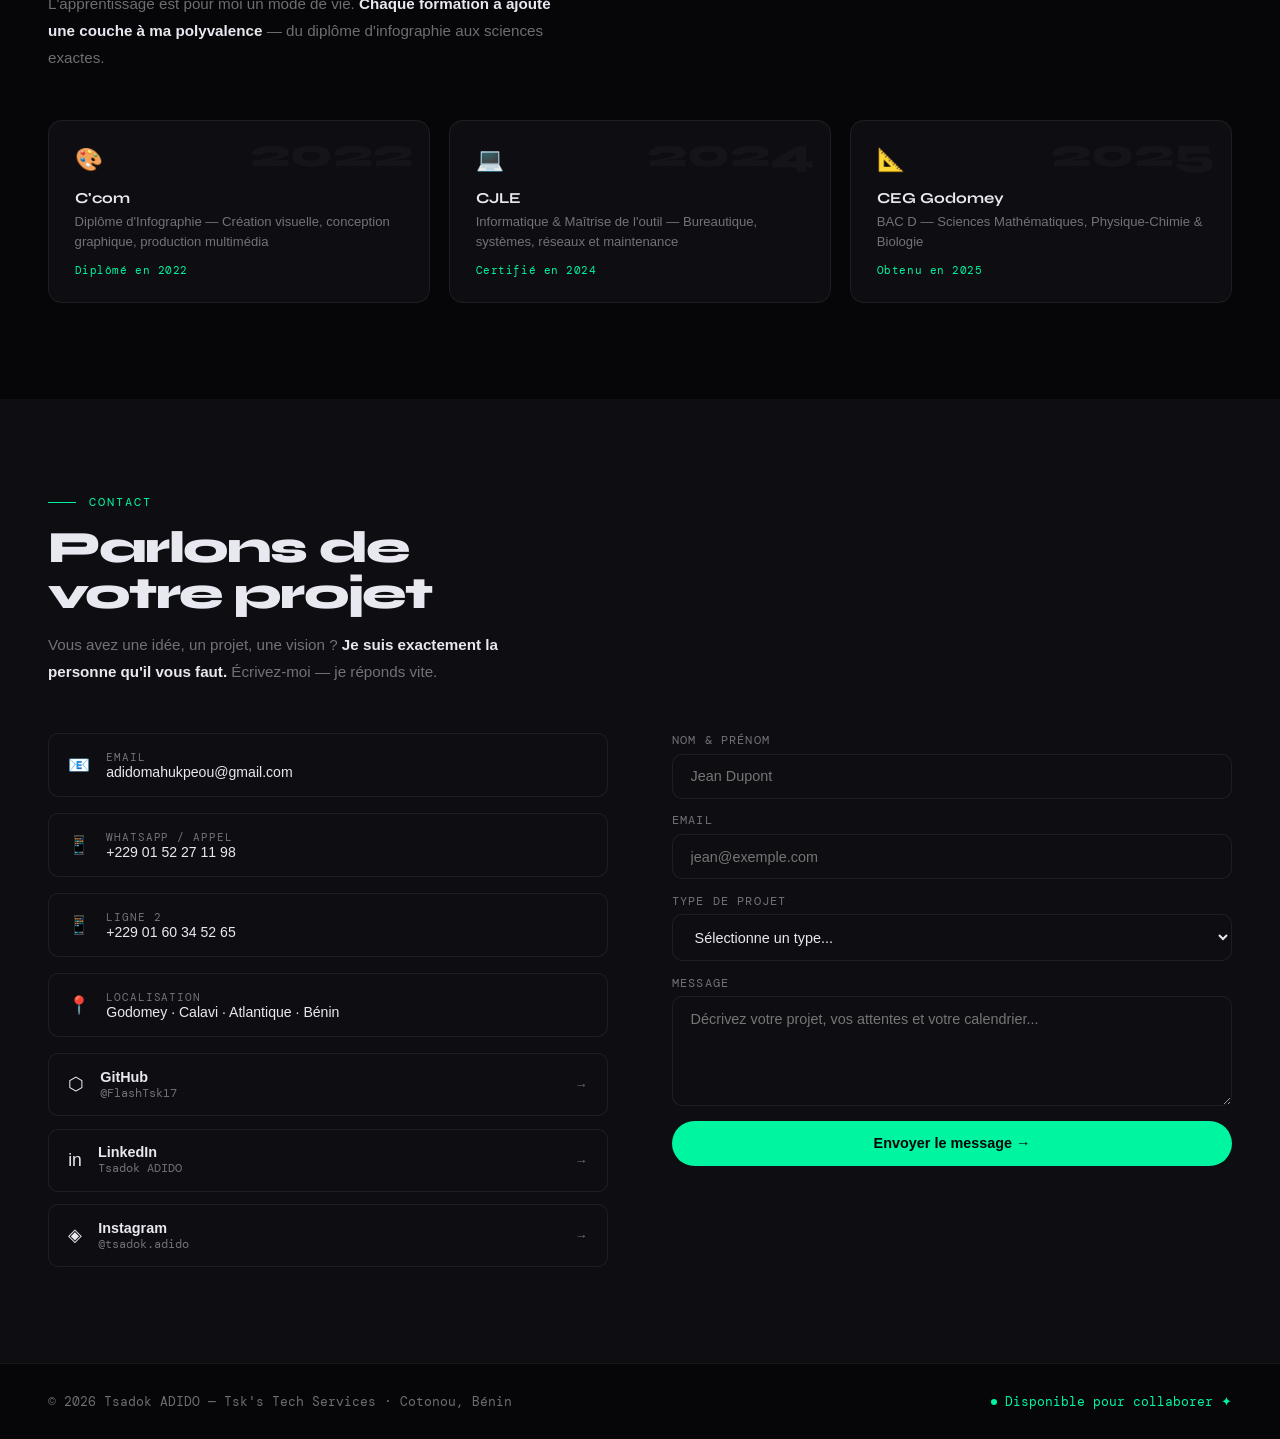
==== commit 0fccccf9: "Update index.html" ====
--- a/index.html
+++ b/index.html
@@ -583,7 +583,7 @@
         <div class="project-type">Site Vitrine · E-commerce</div>
         <div class="project-name">Juliette's Cosmetics</div>
         <div class="project-desc">Site vitrine élégant et responsive pour une marque de cosmétiques. De la vente locale au rayonnement national — preuve que la tech change des vies.</div>
-        <div class="project-links"><a href="https://my-personnality.vercel.app/personalitytypes" target="_blank" rel="noopener" class="project-link">↗ Demo</a>
+        <div class="project-links"><a href="https://juliette-s-cosmetics-shop.vercel.app/" target="_blank" rel="noopener" class="project-link">↗ Voir le site</a></div>
       </div>
     </div>
     <div class="project-card">
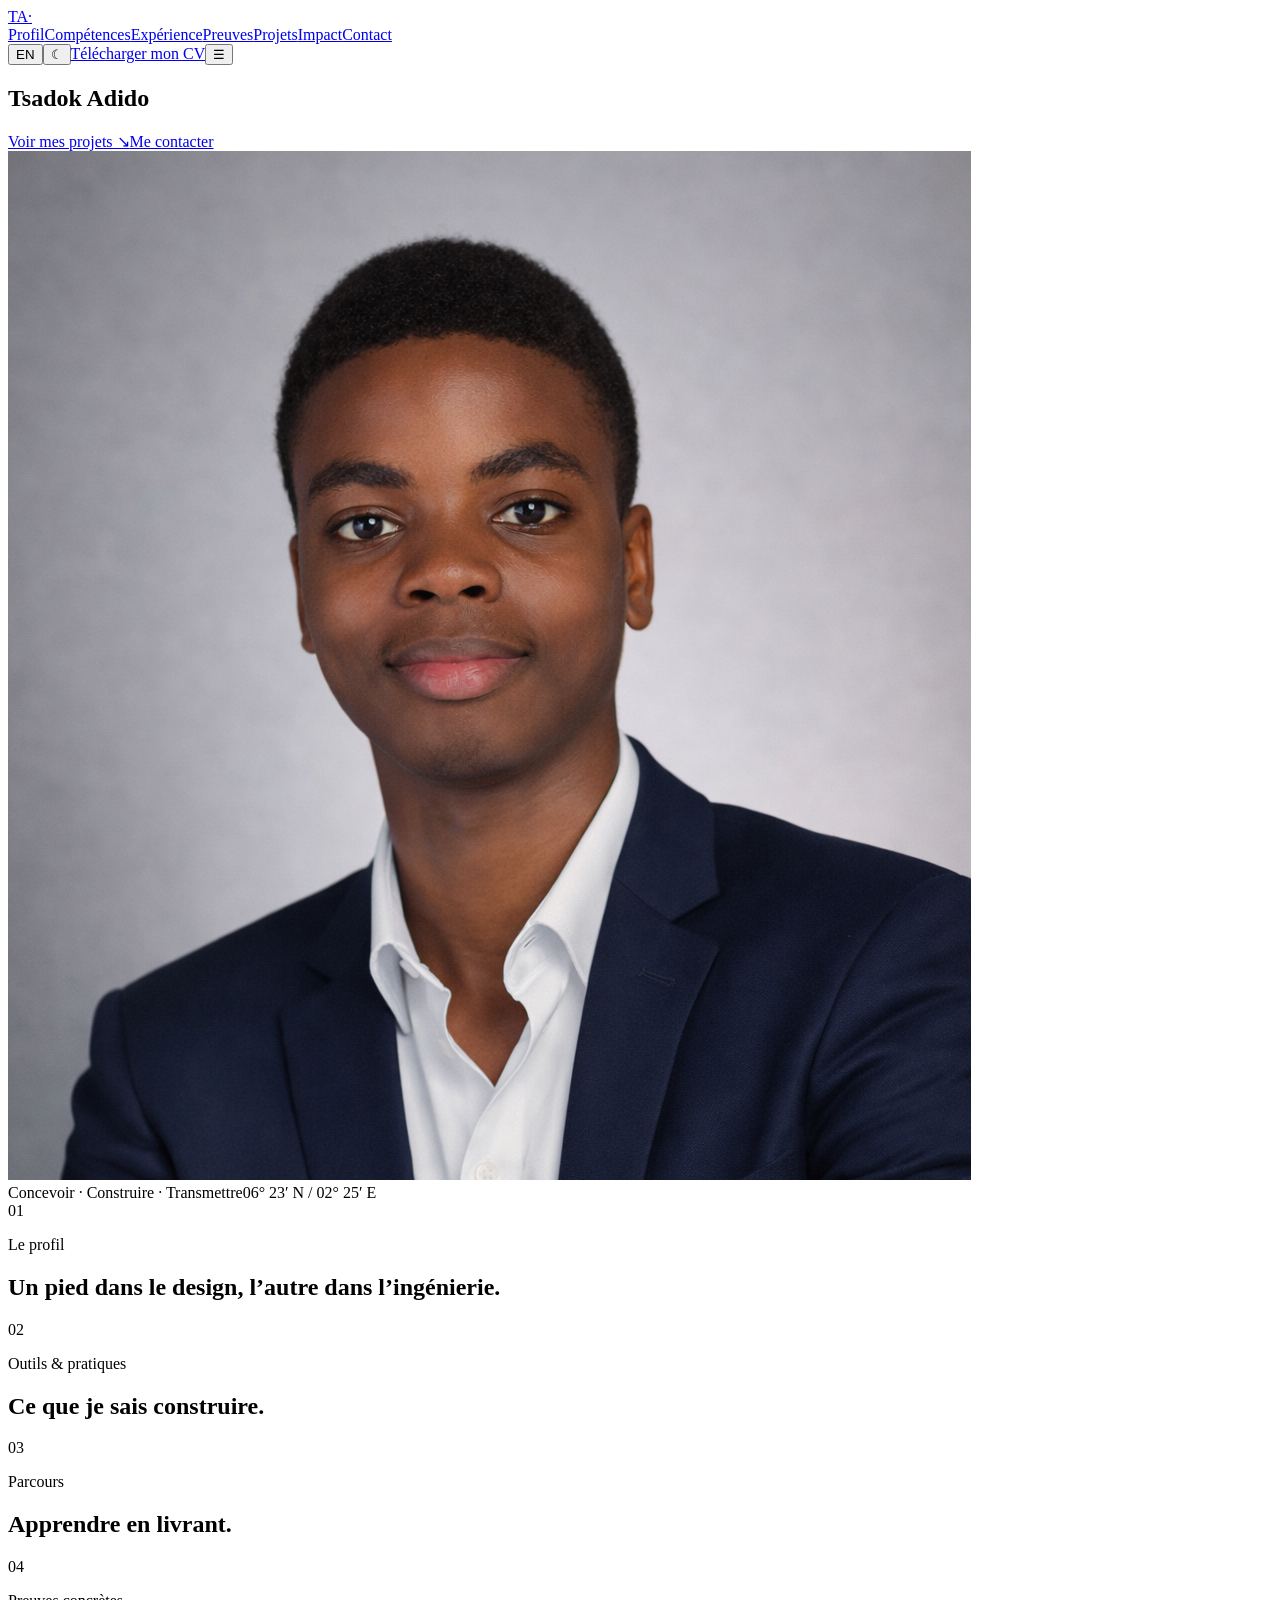
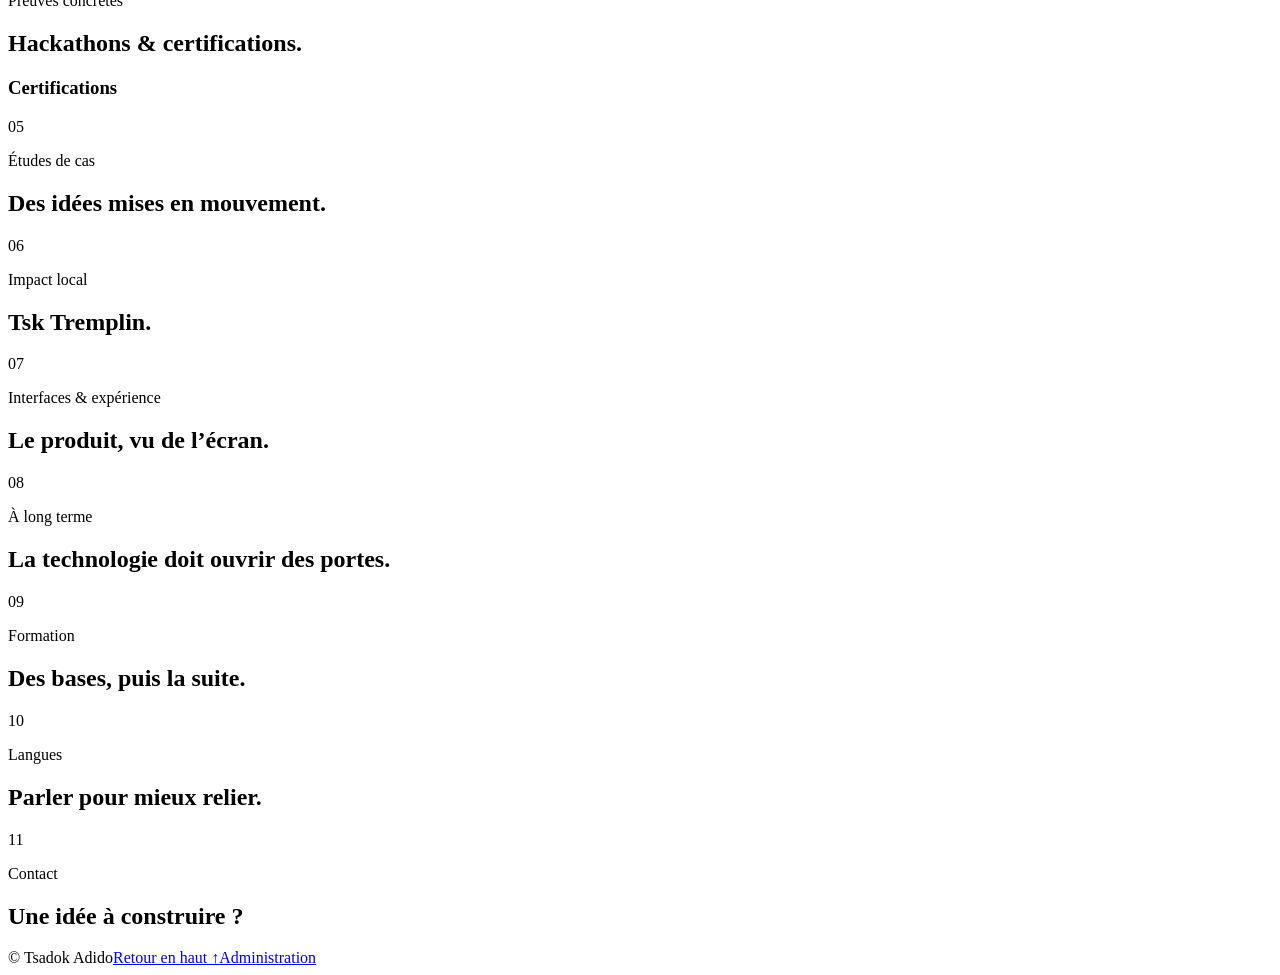
==== commit 830345ff: "refactor(portfolio): replace monolith with data-driven bilingual page shell" ====
--- a/index.html
+++ b/index.html
@@ -1,826 +1,23 @@
-<!DOCTYPE html>
-<html lang="fr">
-<head>
-<meta charset="UTF-8">
-<meta name="viewport" content="width=device-width, initial-scale=1.0">
-<title>Tsadok Adido — Dev · Infographie · UX</title>
-<meta name="description" content="Je suis Tsadok Adido — Fondateur de Tsk's Tech Services, développeur web, infographe et designer UX/UI basé à Cotonou, Bénin.">
-<meta property="og:title" content="Tsadok Adido — Dev · Infographie · UX">
-<meta property="og:description" content="Fondateur de Tsk's Tech Services. Développeur web, designer UX/UI & infographe basé à Cotonou, Bénin.">
-<meta property="og:type" content="website">
-<link href="https://fonts.googleapis.com/css2?family=Syne:wght@400;700;800&family=DM+Mono:wght@300;400&family=Cabinet+Grotesk:wght@400;500;700;900&display=swap" rel="stylesheet">
-<style>
-/* ═══════════════════════════════════════════════════
-   VARIABLES
-═══════════════════════════════════════════════════ */
-:root {
-  --bg:      #060608;
-  --surf:    #0e0e12;
-  --surf2:   #13131a;
-  --border:  rgba(255,255,255,.07);
-  --border2: rgba(255,255,255,.12);
-  --accent:  #00f5a0;
-  --accent2: #7b61ff;
-  --accent3: #ff5733;
-  --gold:    #ffc44d;
-  --text:    #e8e8f0;
-  --muted:   rgba(232,232,240,.46);
-  --r:       14px;
-}
-*,*::before,*::after{margin:0;padding:0;box-sizing:border-box;}
-html{scroll-behavior:smooth;}
-body{background:var(--bg);color:var(--text);font-family:'Cabinet Grotesk',sans-serif;overflow-x:hidden;}
-a{text-decoration:none;color:inherit;}
-
-/* ═══════════════════════════════════════════════════
-   CURSOR
-═══════════════════════════════════════════════════ */
-.cursor{width:12px;height:12px;background:var(--accent);border-radius:50%;position:fixed;top:0;left:0;pointer-events:none;z-index:9999;mix-blend-mode:screen;}
-.cursor-ring{width:40px;height:40px;border:1px solid rgba(0,245,160,.5);border-radius:50%;position:fixed;top:0;left:0;pointer-events:none;z-index:9998;transition:width .3s,height .3s;}
-@media(hover:hover){body{cursor:none;}a,button{cursor:none;}}
-@media(hover:none){.cursor,.cursor-ring{display:none!important;}}
-
-/* ═══════════════════════════════════════════════════
-   NOISE + GRID
-═══════════════════════════════════════════════════ */
-body::before{
-  content:'';position:fixed;inset:0;
-  background-image:
-    url("data:image/svg+xml,%3Csvg viewBox='0 0 256 256' xmlns='http://www.w3.org/2000/svg'%3E%3Cfilter id='n'%3E%3CfeTurbulence type='fractalNoise' baseFrequency='0.9' numOctaves='4' stitchTiles='stitch'/%3E%3C/filter%3E%3Crect width='100%25' height='100%25' filter='url(%23n)' opacity='0.03'/%3E%3C/svg%3E"),
-    linear-gradient(rgba(255,255,255,.013) 1px,transparent 1px),
-    linear-gradient(90deg,rgba(255,255,255,.013) 1px,transparent 1px);
-  background-size:auto,72px 72px,72px 72px;
-  pointer-events:none;z-index:0;
-}
-
-/* ═══════════════════════════════════════════════════
-   KEYFRAMES
-═══════════════════════════════════════════════════ */
-@keyframes blink  {0%,100%{opacity:1}50%{opacity:.1}}
-@keyframes fadeUp {from{opacity:0;transform:translateY(28px)}to{opacity:1;transform:none}}
-@keyframes floatA {0%,100%{transform:translateY(0)}50%{transform:translateY(-8px)}}
-@keyframes floatB {0%,100%{transform:translateY(0)}50%{transform:translateY(7px)}}
-@keyframes orb1   {0%,100%{transform:translateY(0) scale(1)}50%{transform:translateY(-30px) scale(1.05)}}
-@keyframes orb2   {0%,100%{transform:translateY(0)}50%{transform:translateY(20px)}}
-@keyframes caret  {0%,100%{opacity:1}50%{opacity:0}}
-@keyframes spin   {to{transform:rotate(360deg)}}
-
-/* ═══════════════════════════════════════════════════
-   NAV
-═══════════════════════════════════════════════════ */
-nav{
-  position:fixed;top:0;left:0;right:0;
-  padding:1.3rem 3rem;
-  display:flex;justify-content:space-between;align-items:center;
-  z-index:500;backdrop-filter:blur(22px);
-  border-bottom:1px solid var(--border);
-  background:rgba(6,6,8,.78);
-}
-.nav-logo{font-family:'Syne',sans-serif;font-weight:800;font-size:1.1rem;letter-spacing:-.02em;display:flex;align-items:center;gap:.5rem;}
-.nav-logo .ndot{width:8px;height:8px;background:var(--accent);border-radius:50%;box-shadow:0 0 8px var(--accent);animation:blink 2s ease infinite;}
-.nav-links{display:flex;gap:2rem;list-style:none;align-items:center;}
-.nav-links a{color:var(--muted);font-size:.82rem;font-weight:500;letter-spacing:.08em;text-transform:uppercase;transition:color .25s;position:relative;}
-.nav-links a::after{content:'';position:absolute;bottom:-3px;left:0;width:0;height:1px;background:var(--accent);transition:width .3s;}
-.nav-links a:hover{color:var(--text);}
-.nav-links a:hover::after{width:100%;}
-.nav-cv{padding:.5rem 1.3rem;border:1px solid var(--accent);border-radius:100px;color:var(--accent)!important;font-size:.8rem!important;font-weight:600!important;transition:background .25s,color .25s,box-shadow .25s!important;display:flex;align-items:center;gap:.4rem;}
-.nav-cv:hover{background:var(--accent);color:var(--bg)!important;box-shadow:0 0 20px rgba(0,245,160,.3);}
-.nav-cv::after{display:none!important;}
-.hamburger{display:none;flex-direction:column;gap:5px;background:none;border:none;padding:.4rem;z-index:510;position:relative;}
-.hamburger span{display:block;width:24px;height:2px;background:var(--text);border-radius:2px;transition:transform .3s,opacity .3s;}
-.hamburger.open span:nth-child(1){transform:translateY(7px) rotate(45deg);}
-.hamburger.open span:nth-child(2){opacity:0;}
-.hamburger.open span:nth-child(3){transform:translateY(-7px) rotate(-45deg);}
-
-/* ═══════════════════════════════════════════════════
-   HERO
-═══════════════════════════════════════════════════ */
-.hero{min-height:100vh;display:grid;grid-template-columns:1.15fr .85fr;align-items:center;padding:7rem 3rem 4rem;position:relative;overflow:hidden;gap:3rem;}
-.orb{position:absolute;border-radius:50%;pointer-events:none;filter:blur(90px);}
-.orb1{width:520px;height:520px;top:-80px;right:-60px;background:radial-gradient(circle,rgba(0,245,160,.1),transparent 65%);animation:orb1 8s ease-in-out infinite;}
-.orb2{width:380px;height:380px;bottom:40px;left:60px;background:radial-gradient(circle,rgba(123,97,255,.09),transparent 65%);animation:orb2 11s ease-in-out infinite;}
-.hero-content{position:relative;z-index:1;}
-.hero-badge{display:inline-flex;align-items:center;gap:.6rem;padding:.38rem 1rem;background:rgba(0,245,160,.07);border:1px solid rgba(0,245,160,.2);border-radius:100px;font-family:'DM Mono',monospace;font-size:.72rem;color:var(--accent);margin-bottom:1.8rem;animation:fadeUp .7s ease both;}
-.badge-dot{width:6px;height:6px;background:var(--accent);border-radius:50%;box-shadow:0 0 6px var(--accent);animation:blink 1.5s ease infinite;}
-.hero-title{font-family:'Syne',sans-serif;font-size:clamp(2.8rem,5.5vw,5.6rem);font-weight:800;line-height:.9;letter-spacing:-.04em;margin-bottom:1.5rem;animation:fadeUp .7s .08s ease both;}
-.ht-name{display:block;color:var(--accent);}
-.ht-out{display:block;-webkit-text-stroke:1px rgba(255,255,255,.22);color:transparent;}
-.ht-plain{display:block;}
-.hero-bio{color:var(--muted);font-size:1rem;line-height:1.8;max-width:460px;margin-bottom:.8rem;animation:fadeUp .7s .15s ease both;}
-.hero-bio strong{color:var(--text);}
-.hero-bio em{color:var(--accent);font-style:normal;}
-.hero-loc{display:inline-flex;align-items:center;gap:.5rem;font-family:'DM Mono',monospace;font-size:.74rem;color:var(--muted);margin-bottom:2rem;animation:fadeUp .7s .2s ease both;}
-.hero-loc b{color:var(--accent);font-weight:400;}
-.hero-actions{display:flex;gap:1rem;flex-wrap:wrap;animation:fadeUp .7s .25s ease both;}
-.btn-primary{padding:.85rem 2rem;background:var(--accent);color:var(--bg);border:none;border-radius:100px;font-family:'Cabinet Grotesk',sans-serif;font-size:.9rem;font-weight:700;transition:transform .2s,box-shadow .2s;display:inline-flex;align-items:center;gap:.5rem;}
-.btn-primary:hover{transform:translateY(-2px);box-shadow:0 10px 30px rgba(0,245,160,.3);}
-.btn-outline{padding:.85rem 2rem;background:transparent;border:1px solid var(--border2);color:var(--text);border-radius:100px;font-family:'Cabinet Grotesk',sans-serif;font-size:.9rem;font-weight:500;transition:border-color .2s,background .2s;display:inline-flex;align-items:center;gap:.5rem;}
-.btn-outline:hover{border-color:rgba(255,255,255,.25);background:rgba(255,255,255,.04);}
-
-/* ═══════════════════════════════════════════════════
-   AVATAR (remplace la photo placeholder)
-═══════════════════════════════════════════════════ */
-.hero-visual{position:relative;z-index:1;display:flex;flex-direction:column;gap:1.2rem;align-items:center;animation:fadeUp .7s .3s ease both;}
-.photo-card{position:relative;width:50%;}
-.photo-frame{width:100%;height:220px;border-radius:18px;overflow:hidden;border:1px solid var(--border2);background:var(--surf2);box-shadow:0 50px 80px rgba(0,0,0,.6),0 0 0 1px var(--border);}
-
-/* ── FIN SECTION PHOTO ── */
-
-.chip{position:absolute;padding:.45rem .85rem;border-radius:9px;font-size:.68rem;font-family:'DM Mono',monospace;border:1px solid;backdrop-filter:blur(10px);white-space:nowrap;}
-.chip1{top:-12px;right:-14px;background:rgba(0,245,160,.08);border-color:rgba(0,245,160,.25);color:var(--accent);animation:floatA 3s ease-in-out infinite;}
-.chip2{bottom:-12px;left:-14px;background:rgba(123,97,255,.08);border-color:rgba(123,97,255,.25);color:var(--accent2);animation:floatB 4s ease-in-out infinite;}
-.code-window{background:var(--surf);border:1px solid var(--border);border-radius:var(--r);padding:1.2rem;width:100%;font-family:'DM Mono',monospace;font-size:.75rem;line-height:1.85;box-shadow:0 20px 50px rgba(0,0,0,.5),inset 0 1px 0 rgba(255,255,255,.04);}
-.wc-row{display:flex;gap:6px;margin-bottom:1rem;}
-.wc{width:11px;height:11px;border-radius:50%;}
-.wc.r{background:#ff5f56;}.wc.y{background:#ffbd2e;}.wc.g{background:#27c93f;}
-.cl{display:flex;gap:.9rem;}
-.ln{color:rgba(255,255,255,.14);user-select:none;min-width:18px;text-align:right;}
-.kw{color:var(--accent2);}.fn{color:var(--accent);}.str{color:#ffd080;}.cm{color:var(--muted);font-style:italic;}.pu{color:rgba(255,255,255,.45);}
-.caret{display:inline-block;width:2px;height:13px;background:var(--accent);vertical-align:middle;animation:caret 1s step-end infinite;margin-left:2px;}
-.code-wrap{position:relative;}
-.fb{position:absolute;padding:.45rem .85rem;border-radius:9px;font-size:.68rem;font-family:'DM Mono',monospace;border:1px solid;backdrop-filter:blur(10px);white-space:nowrap;pointer-events:none;}
-.fb1{top:-10px;left:-10px;background:rgba(255,87,51,.1);border-color:rgba(255,87,51,.3);color:var(--accent3);animation:floatA 3.5s ease-in-out infinite;}
-.fb2{bottom:-10px;right:-10px;background:rgba(0,245,160,.08);border-color:rgba(0,245,160,.25);color:var(--accent);animation:floatB 4s 1s ease-in-out infinite;}
-
-/* ═══════════════════════════════════════════════════
-   STATS BAR
-═══════════════════════════════════════════════════ */
-.stats-bar{padding:1.4rem 3rem;border-top:1px solid var(--border);border-bottom:1px solid var(--border);display:flex;justify-content:center;gap:4rem;background:var(--surf);position:relative;z-index:1;}
-.stat{text-align:center;}
-.stat-num{font-family:'Syne',sans-serif;font-size:2rem;font-weight:800;letter-spacing:-.03em;}
-.stat-num em{color:var(--accent);font-style:normal;}
-.stat-label{font-size:.74rem;color:var(--muted);margin-top:.2rem;text-transform:uppercase;letter-spacing:.1em;}
-
-/* ═══════════════════════════════════════════════════
-   SECTIONS
-═══════════════════════════════════════════════════ */
-section{padding:6rem 3rem;position:relative;z-index:1;}
-.section-tag{font-family:'DM Mono',monospace;font-size:.72rem;color:var(--accent);text-transform:uppercase;letter-spacing:.18em;margin-bottom:.9rem;display:flex;align-items:center;gap:.8rem;}
-.section-tag::before{content:'';width:28px;height:1px;background:var(--accent);}
-.section-title{font-family:'Syne',sans-serif;font-size:clamp(2rem,3.5vw,3.2rem);font-weight:800;letter-spacing:-.04em;line-height:1.04;margin-bottom:.8rem;}
-.section-sub{color:var(--muted);font-size:.95rem;max-width:520px;line-height:1.8;margin-bottom:3rem;}
-.section-sub strong{color:var(--text);}
-.reveal{opacity:0;transform:translateY(28px);transition:opacity .8s ease,transform .8s ease;}
-.reveal.visible{opacity:1;transform:none;}
-
-/* ═══════════════════════════════════════════════════
-   GAUGES
-═══════════════════════════════════════════════════ */
-.skills-layout{display:grid;grid-template-columns:repeat(3,1fr);gap:2rem;}
-.skill-group{background:var(--surf);border:1px solid var(--border);border-radius:var(--r);padding:1.8rem;position:relative;overflow:hidden;transition:border-color .3s;}
-.skill-group:hover{border-color:rgba(0,245,160,.2);}
-.skill-group::before{content:'';position:absolute;inset:0;background:radial-gradient(circle at var(--mx,50%) var(--my,50%),rgba(0,245,160,.05),transparent 65%);opacity:0;transition:opacity .3s;pointer-events:none;}
-.skill-group:hover::before{opacity:1;}
-.sg-title{font-family:'Syne',sans-serif;font-weight:700;font-size:.88rem;margin-bottom:1.5rem;color:var(--muted);text-transform:uppercase;letter-spacing:.1em;display:flex;align-items:center;gap:.6rem;}
-.gauge-grid{display:grid;grid-template-columns:1fr 1fr;gap:1.2rem;}
-.gauge-item{display:flex;flex-direction:column;align-items:center;gap:.5rem;}
-.gauge-wrap{position:relative;width:72px;height:72px;}
-.gauge-wrap svg{width:72px;height:72px;transform:rotate(-90deg);}
-.g-track{fill:none;stroke:rgba(255,255,255,.06);stroke-width:5;}
-.g-fill{fill:none;stroke-width:5;stroke-linecap:round;stroke-dasharray:188.5;stroke-dashoffset:188.5;transition:stroke-dashoffset 1.4s cubic-bezier(.4,0,.2,1);}
-.ca{stroke:var(--accent);}.ca2{stroke:var(--accent2);}.cgold{stroke:var(--gold);}.ca3{stroke:var(--accent3);}
-.gauge-val{position:absolute;inset:0;display:flex;flex-direction:column;align-items:center;justify-content:center;font-family:'Syne',sans-serif;font-weight:800;font-size:.95rem;line-height:1;}
-.gauge-val small{font-size:.48rem;color:var(--muted);font-family:'DM Mono',monospace;font-weight:400;}
-.gauge-label{font-size:.7rem;text-align:center;color:var(--muted);line-height:1.3;max-width:78px;}
-.pillars{display:grid;grid-template-columns:repeat(3,1fr);gap:1.5rem;margin-top:2rem;}
-.pillar-card{background:var(--surf);border:1px solid var(--border);border-radius:var(--r);padding:1.8rem;transition:border-color .3s;position:relative;overflow:hidden;}
-.pillar-card:hover{border-color:rgba(0,245,160,.2);}
-.pillar-icon{font-size:1.8rem;margin-bottom:1rem;display:block;}
-.pillar-name{font-family:'Syne',sans-serif;font-weight:700;font-size:1rem;margin-bottom:.5rem;}
-.pillar-desc{font-size:.84rem;color:var(--muted);line-height:1.65;margin-bottom:1rem;}
-.tags{display:flex;flex-wrap:wrap;gap:.35rem;}
-.tag{padding:.22rem .65rem;background:rgba(255,255,255,.05);border:1px solid var(--border);border-radius:100px;font-family:'DM Mono',monospace;font-size:.68rem;color:var(--muted);}
-
-/* ═══════════════════════════════════════════════════
-   LANGUES
-═══════════════════════════════════════════════════ */
-.lang-section{background:var(--surf);}
-.lang-row{display:grid;grid-template-columns:repeat(4,1fr);gap:1.5rem;}
-.lang-card{background:var(--bg);border:1px solid var(--border);border-radius:var(--r);padding:1.5rem;display:flex;flex-direction:column;align-items:center;gap:1rem;transition:border-color .3s;}
-.lang-card:hover{border-color:rgba(123,97,255,.3);}
-.lang-name{font-family:'Syne',sans-serif;font-weight:700;font-size:1rem;}
-.lang-level{font-size:.7rem;color:var(--muted);font-family:'DM Mono',monospace;text-align:center;}
-
-/* ═══════════════════════════════════════════════════
-   TIMELINE
-═══════════════════════════════════════════════════ */
-.exp-section{background:var(--surf);}
-.timeline{position:relative;padding-left:2rem;max-width:860px;}
-.timeline::before{content:'';position:absolute;left:0;top:0;bottom:0;width:1px;background:linear-gradient(to bottom,var(--accent),var(--accent2),transparent);}
-.tl-item{position:relative;padding:0 0 2.8rem 2rem;}
-.tl-dot{position:absolute;left:-2.45rem;top:.2rem;width:12px;height:12px;border-radius:50%;border:2px solid var(--accent);background:var(--bg);box-shadow:0 0 8px var(--accent);}
-.tl-dot.d2{border-color:var(--accent2);box-shadow:0 0 8px var(--accent2);}
-.tl-period{font-family:'DM Mono',monospace;font-size:.7rem;color:var(--accent);margin-bottom:.4rem;letter-spacing:.05em;}
-.tl-period.p2{color:var(--accent2);}
-.tl-title{font-family:'Syne',sans-serif;font-weight:700;font-size:1.15rem;margin-bottom:.2rem;}
-.tl-company{font-size:.85rem;color:var(--muted);margin-bottom:.7rem;}
-.tl-desc{font-size:.88rem;color:var(--muted);line-height:1.75;max-width:620px;}
-.tl-desc strong{color:var(--text);}
-
-/* ═══════════════════════════════════════════════════
-   PROJETS
-═══════════════════════════════════════════════════ */
-.projects-grid{display:grid;grid-template-columns:1fr 1fr;gap:1.5rem;}
-.project-card{border:1px solid var(--border);border-radius:var(--r);overflow:hidden;background:var(--surf2);transition:border-color .3s,transform .3s;}
-.project-card:hover{border-color:rgba(0,245,160,.3);transform:translateY(-4px);}
-.project-card.featured{grid-column:1/-1;display:grid;grid-template-columns:1fr 1fr;}
-.project-thumb{height:200px;display:flex;align-items:center;justify-content:center;overflow:hidden;}
-.project-card.featured .project-thumb{height:auto;min-height:230px;}
-.pt1{background:linear-gradient(135deg,#060d1a,#0a1f3a);}
-.pt2{background:linear-gradient(135deg,#0a0318,#150a30);}
-.pt3{background:linear-gradient(135deg,#001a10,#002010);}
-.pt4{background:linear-gradient(135deg,#1a0800,#2a1000);}
-.pt5{background:linear-gradient(135deg,#0d0010,#1a0020);}
-.project-thumb-inner{width:120px;height:84px;border-radius:10px;border:1px solid rgba(255,255,255,.1);background:rgba(255,255,255,.03);display:flex;align-items:center;justify-content:center;font-size:2.4rem;box-shadow:0 16px 36px rgba(0,0,0,.5);}
-.project-info{padding:1.5rem;}
-.project-card.featured .project-info{display:flex;flex-direction:column;justify-content:center;padding:2.5rem;}
-.project-type{font-family:'DM Mono',monospace;font-size:.68rem;color:var(--accent);text-transform:uppercase;letter-spacing:.1em;margin-bottom:.5rem;}
-.project-name{font-family:'Syne',sans-serif;font-weight:700;font-size:1.15rem;margin-bottom:.5rem;letter-spacing:-.02em;}
-.project-card.featured .project-name{font-size:1.55rem;}
-.project-desc{font-size:.84rem;color:var(--muted);line-height:1.65;margin-bottom:1rem;}
-.project-links{display:flex;gap:.8rem;}
-.project-link{font-size:.78rem;color:var(--muted);font-family:'DM Mono',monospace;display:flex;align-items:center;gap:.3rem;transition:color .2s;}
-.project-link:hover{color:var(--accent);}
-
-/* ═══════════════════════════════════════════════════
-   PROCESS
-═══════════════════════════════════════════════════ */
-.process-section{background:var(--surf);}
-.process-grid{display:grid;grid-template-columns:repeat(4,1fr);gap:1.5rem;counter-reset:step;}
-.process-step{padding:1.8rem;border:1px solid var(--border);border-radius:var(--r);background:var(--bg);position:relative;counter-increment:step;transition:border-color .3s;}
-.process-step:hover{border-color:rgba(0,245,160,.2);}
-.process-step::before{content:'0' counter(step);font-family:'Syne',sans-serif;font-size:3rem;font-weight:800;color:rgba(255,255,255,.04);position:absolute;top:.8rem;right:1rem;line-height:1;}
-.step-icon{font-size:1.5rem;}
-.process-step h3{font-family:'Syne',sans-serif;font-weight:700;margin:.8rem 0 .5rem;font-size:1rem;}
-.process-step p{font-size:.84rem;color:var(--muted);line-height:1.65;}
-
-/* ═══════════════════════════════════════════════════
-   FORMATION
-═══════════════════════════════════════════════════ */
-.edu-grid{display:grid;grid-template-columns:repeat(3,1fr);gap:1.2rem;}
-.edu-card{background:var(--surf);border:1px solid var(--border);border-radius:var(--r);padding:1.6rem;position:relative;overflow:hidden;transition:border-color .3s;}
-.edu-card:hover{border-color:rgba(0,245,160,.2);}
-.edu-card::before{content:attr(data-year);position:absolute;right:1rem;top:.8rem;font-family:'Syne',sans-serif;font-size:2.5rem;font-weight:800;color:rgba(255,255,255,.03);line-height:1;pointer-events:none;}
-.edu-icon{font-size:1.4rem;margin-bottom:1rem;}
-.edu-inst{font-family:'Syne',sans-serif;font-weight:700;font-size:.95rem;margin-bottom:.3rem;}
-.edu-major{font-size:.82rem;color:var(--muted);line-height:1.5;margin-bottom:.7rem;}
-.edu-year{font-family:'DM Mono',monospace;font-size:.7rem;color:var(--accent);letter-spacing:.05em;}
-
-/* ═══════════════════════════════════════════════════
-   CONTACT — FORMSPREE
-═══════════════════════════════════════════════════ */
-.contact-grid{display:grid;grid-template-columns:1fr 1fr;gap:4rem;align-items:start;}
-.contact-info{display:flex;flex-direction:column;gap:1rem;}
-.contact-row{display:flex;align-items:center;gap:1rem;padding:1rem 1.2rem;background:var(--surf);border:1px solid var(--border);border-radius:10px;font-size:.88rem;transition:border-color .3s;}
-.contact-row:hover{border-color:rgba(0,245,160,.25);}
-.ci{font-size:1.1rem;}
-.cr-label{font-size:.7rem;color:var(--muted);font-family:'DM Mono',monospace;text-transform:uppercase;letter-spacing:.08em;}
-.cr-val{font-weight:500;word-break:break-all;}
-.socials{display:flex;flex-direction:column;gap:.8rem;margin-top:1rem;}
-.social-link{display:flex;align-items:center;gap:1rem;padding:.9rem 1.2rem;border:1px solid var(--border);border-radius:10px;background:var(--surf);transition:border-color .3s,transform .2s;}
-.social-link:hover{border-color:rgba(0,245,160,.3);transform:translateX(4px);}
-.social-icon{font-size:1.1rem;}
-.social-info{flex:1;}
-.social-name{font-weight:600;font-size:.9rem;}
-.social-handle{font-size:.75rem;color:var(--muted);font-family:'DM Mono',monospace;}
-.social-arrow{color:var(--muted);font-size:.8rem;}
-
-/* Formulaire Formspree */
-.form-stack{display:flex;flex-direction:column;gap:.9rem;}
-.fg{display:flex;flex-direction:column;gap:.35rem;}
-.fg label{font-size:.72rem;color:var(--muted);font-family:'DM Mono',monospace;text-transform:uppercase;letter-spacing:.1em;}
-.fg input,.fg textarea,.fg select{background:var(--surf);border:1px solid var(--border);border-radius:10px;padding:.85rem 1.1rem;color:var(--text);font-family:'Cabinet Grotesk',sans-serif;font-size:.9rem;outline:none;transition:border-color .3s;resize:vertical;width:100%;}
-.fg input:focus,.fg textarea:focus,.fg select:focus{border-color:var(--accent);}
-.fg textarea{min-height:110px;}
-.fg select option{background:var(--surf2);color:var(--text);}
-.form-status{display:none;padding:1rem;border-radius:10px;font-size:.88rem;text-align:center;margin-top:.5rem;}
-.form-status.success{display:block;background:rgba(0,245,160,.08);border:1px solid rgba(0,245,160,.25);color:var(--accent);}
-.form-status.error{display:block;background:rgba(255,87,51,.08);border:1px solid rgba(255,87,51,.25);color:var(--accent3);}
-.btn-submit{width:100%;padding:.9rem 2rem;background:var(--accent);color:var(--bg);border:none;border-radius:100px;font-family:'Cabinet Grotesk',sans-serif;font-size:.9rem;font-weight:700;transition:transform .2s,box-shadow .2s,opacity .2s;display:flex;align-items:center;justify-content:center;gap:.5rem;}
-.btn-submit:hover{transform:translateY(-2px);box-shadow:0 10px 30px rgba(0,245,160,.3);}
-.btn-submit:disabled{opacity:.6;transform:none;box-shadow:none;}
-.btn-spinner{display:none;width:16px;height:16px;border:2px solid rgba(0,0,0,.3);border-top-color:#000;border-radius:50%;animation:spin .8s linear infinite;}
-
-/* ═══════════════════════════════════════════════════
-   FOOTER
-═══════════════════════════════════════════════════ */
-footer{padding:1.8rem 3rem;border-top:1px solid var(--border);display:flex;justify-content:space-between;align-items:center;font-size:.8rem;color:var(--muted);position:relative;z-index:1;}
-footer span{font-family:'DM Mono',monospace;}
-.footer-status{display:flex;align-items:center;gap:.5rem;color:var(--accent);}
-.footer-status .fdot{width:6px;height:6px;background:var(--accent);border-radius:50%;animation:blink 1.5s infinite;}
-
-/* ═══════════════════════════════════════════════════
-   SCROLLBAR
-═══════════════════════════════════════════════════ */
-::-webkit-scrollbar{width:3px;}
-::-webkit-scrollbar-track{background:var(--bg);}
-::-webkit-scrollbar-thumb{background:rgba(0,245,160,.3);border-radius:2px;}
-
-/* ═══════════════════════════════════════════════════
-   RESPONSIVE MOBILE ≤768px
-═══════════════════════════════════════════════════ */
-@media(max-width:768px){
-  nav{padding:1rem 1.2rem;}
-  .hamburger{display:flex;}
-  .nav-links{position:fixed;inset:0;background:rgba(6,6,8,.97);backdrop-filter:blur(20px);flex-direction:column;justify-content:center;align-items:center;gap:2rem;opacity:0;pointer-events:none;transition:opacity .3s;z-index:490;}
-  .nav-links.open{opacity:1;pointer-events:all;}
-  .nav-links a{font-size:1.3rem;}
-  .nav-cv{padding:.7rem 1.8rem;font-size:1rem!important;}
-  .hero{grid-template-columns:1fr;padding:5.5rem 1.2rem 3rem;text-align:center;gap:2rem;}
-  .hero-content{display:flex;flex-direction:column;align-items:center;}
-  .hero-bio{text-align:left;max-width:100%;}
-  .hero-loc{justify-content:center;}
-  .hero-actions{justify-content:center;}
-  .orb1,.orb2{display:none;}
-  .hero-visual{width:100%;}
-  .photo-frame{height:180px;}
-  .chip{font-size:.6rem;}
-  .chip1{right:-10px;top:-8px;}
-  .chip2{left:-10px;bottom:-8px;}
-  .stats-bar{gap:1.2rem;flex-wrap:wrap;padding:1.2rem;}
-  .stat-num{font-size:1.5rem;}
-  section{padding:4rem 1.2rem;}
-  .section-sub{max-width:100%;}
-  .skills-layout{grid-template-columns:1fr;}
-  .gauge-grid{grid-template-columns:1fr 1fr;}
-  .pillars{grid-template-columns:1fr;}
-  .projects-grid{grid-template-columns:1fr;}
-  .project-card.featured{grid-column:auto;display:block;}
-  .project-card.featured .project-thumb{height:180px;}
-  .process-grid{grid-template-columns:1fr 1fr;}
-  .edu-grid{grid-template-columns:1fr;}
-  .lang-row{grid-template-columns:1fr 1fr;}
-  .timeline{padding-left:1.4rem;}
-  .contact-grid{grid-template-columns:1fr;gap:2rem;}
-  footer{flex-direction:column;gap:.8rem;text-align:center;padding:1.5rem 1.2rem;}
-}
-@media(min-width:769px) and (max-width:1024px){
-  nav{padding:1.2rem 2rem;}
-  .hero{grid-template-columns:1fr 1fr;padding:7rem 2rem 4rem;gap:2rem;}
-  section{padding:5rem 2rem;}
-  .stats-bar{gap:2rem;padding:1.2rem 2rem;}
-  .skills-layout{grid-template-columns:1fr 1fr;}
-  .pillars{grid-template-columns:1fr 1fr;}
-  .projects-grid{grid-template-columns:1fr 1fr;}
-  .project-card.featured{grid-column:1/-1;display:grid;grid-template-columns:1fr 1fr;}
-  .process-grid{grid-template-columns:1fr 1fr;}
-  .edu-grid{grid-template-columns:1fr 1fr;}
-  .lang-row{grid-template-columns:1fr 1fr;}
-  .contact-grid{grid-template-columns:1fr 1fr;gap:2.5rem;}
-  footer{padding:1.5rem 2rem;}
-}
-</style>
-</head>
-<body>
-
-<div class="cursor" id="cursor"></div>
-<div class="cursor-ring" id="cursorRing"></div>
-
-<!-- ══ NAV ══════════════════════════════════════════ -->
-<nav>
-  <div class="nav-logo"><div class="ndot"></div>Tsadok<span style="color:var(--accent)">.</span>ADIDO</div>
-  <ul class="nav-links" id="navLinks">
-    <li><a href="#skills"     class="ni">Compétences</a></li>
-    <li><a href="#experience" class="ni">Expérience</a></li>
-    <li><a href="#projects"   class="ni">Projets</a></li>
-    <li><a href="#process"    class="ni">Approche</a></li>
-    <li><a href="#contact"    class="ni">Contact</a></li>
-    <!-- ✅ REMPLACE href="#" par le lien Google Drive de ton CV PDF -->
-    <li><a href="#" target="_blank" rel="noopener" class="nav-cv ni">📄 Mon CV</a></li>
-  </ul>
-  <button class="hamburger" id="hamburger" aria-label="Ouvrir le menu">
-    <span></span><span></span><span></span>
-  </button>
-</nav>
-
-<!-- ══ HERO ══════════════════════════════════════════ -->
-<section class="hero">
-  <div class="orb orb1"></div>
-  <div class="orb orb2"></div>
-
-  <div class="hero-content">
-    <div class="hero-badge"><span class="badge-dot"></span>Disponible pour missions &amp; collaborations</div>
-    <h1 class="hero-title">
-      <span class="ht-name">Tsadok Adido.</span>
-      <span class="ht-out">Code. Design.</span>
-      <span class="ht-plain">Impact.</span>
-    </h1>
-    <p class="hero-bio">
-      Je suis <strong>développeur web, infographe certifié et designer UX/UI</strong>, fondateur de <em>Tsk's Tech Services</em> — un studio tech africain que j'ai bâti de mes mains depuis Cotonou, Bénin.
-      Mon objectif ? <strong>Créer des expériences numériques pensées pour les humains</strong>, alliant logique, esthétique et accessibilité pour un impact réel sur le terrain.
-    </p>
-    <div class="hero-loc">📍&nbsp;<b>Godomey · Calavi · Atlantique · Bénin</b></div>
-    <div class="hero-actions">
-      <a href="#projects" class="btn-primary">Voir mes projets →</a>
-      <a href="#contact"  class="btn-outline">Collaborons ✦</a>
-    </div>
-  </div>
-
-  <div class="hero-visual">
-    <!-- PHOTO CARD -->
-    <div class="photo-card">
-      <div class="chip chip1">⚡ PDG · Tsk's Tech</div>
-      <div class="chip chip2">🎨 Infographe certifié</div>
-      <div class="photo-frame">
-        <img src="photo.jpeg" style="width:100%;height:100%;object-fit:cover;object-position:top" alt="Tsadok Adido — Fondateur Tsk's Tech Services">
-      </div>
-    </div>
-
-    <!-- CODE WINDOW -->
-    <div class="code-wrap">
-      <div class="fb fb1">✦ UX Designer</div>
-      <div class="fb fb2">🌍 West Africa · Bénin</div>
-      <div class="code-window">
-        <div class="wc-row"><div class="wc r"></div><div class="wc y"></div><div class="wc g"></div></div>
-        <div class="cl"><span class="ln">1</span><span><span class="kw">const</span> <span class="fn">moi</span> <span class="pu">= {</span></span></div>
-        <div class="cl"><span class="ln">2</span><span>&nbsp;&nbsp;<span class="fn">nom</span><span class="pu">:</span> <span class="str">"Tsadok ADIDO"</span><span class="pu">,</span></span></div>
-        <div class="cl"><span class="ln">3</span><span>&nbsp;&nbsp;<span class="fn">stack</span><span class="pu">:</span> <span class="pu">[</span><span class="str">"HTML/CSS"</span><span class="pu">,</span><span class="str">"JS"</span><span class="pu">,</span><span class="str">"React"</span><span class="pu">,</span><span class="str">"Node"</span><span class="pu">],</span></span></div>
-        <div class="cl"><span class="ln">4</span><span>&nbsp;&nbsp;<span class="fn">design</span><span class="pu">:</span> <span class="pu">[</span><span class="str">"PS"</span><span class="pu">,</span><span class="str">"AI"</span><span class="pu">,</span><span class="str">"Figma"</span><span class="pu">,</span><span class="str">"AE"</span><span class="pu">],</span></span></div>
-        <div class="cl"><span class="ln">5</span><span>&nbsp;&nbsp;<span class="fn">mission</span><span class="pu">:</span> <span class="str">"Tech pour tous"</span><span class="pu">,</span></span></div>
-        <div class="cl"><span class="ln">6</span><span>&nbsp;&nbsp;<span class="fn">dispo</span><span class="pu">:</span> <span class="fn">true</span><span class="pu">,</span></span></div>
-        <div class="cl"><span class="ln">7</span><span><span class="pu">};</span></span></div>
-        <div class="cl"><span class="ln">8</span><span><span class="cm">// Construisons quelque chose</span></span></div>
-        <div class="cl"><span class="ln">9</span><span><span class="cm">// d'extraordinaire ensemble</span> <span class="caret"></span></span></div>
-      </div>
-    </div>
-  </div>
-</section>
-
-<!-- ══ STATS ══════════════════════════════════════════ -->
-<div class="stats-bar">
-  <div class="stat"><div class="stat-num"><em>7</em>+</div><div class="stat-label">Projets livrés</div></div>
-  <div class="stat"><div class="stat-num"><em>2</em>+</div><div class="stat-label">Années d'exp.</div></div>
-  <div class="stat"><div class="stat-num"><em>4</em>+</div><div class="stat-label">Clients satisfaits</div></div>
-  <div class="stat"><div class="stat-num"><em>∞</em></div><div class="stat-label">Passion</div></div>
-</div>
-
-<!-- ══ COMPÉTENCES ══════════════════════════════════════════ -->
-<section id="skills">
-  <div class="section-tag">Expertise</div>
-  <h2 class="section-title reveal">Ce que je sais<br>vraiment faire</h2>
-  <p class="section-sub reveal">Je ne me contente pas d'un seul domaine. <strong>Je programme, je conçois et je crée</strong> — trois piliers que je maîtrise ensemble pour livrer des produits numériques complets, cohérents et percutants.</p>
-
-  <div class="skills-layout reveal" id="skillsLayout">
-    <div class="skill-group">
-      <div class="sg-title"><span>⚡</span> Développement Web</div>
-      <div class="gauge-grid">
-        <div class="gauge-item"><div class="gauge-wrap"><svg viewBox="0 0 72 72"><circle class="g-track" cx="36" cy="36" r="30"/><circle class="g-fill ca" cx="36" cy="36" r="30" data-level="7"/></svg><div class="gauge-val" style="color:var(--accent)">7<small>/10</small></div></div><div class="gauge-label">HTML / CSS</div></div>
-        <div class="gauge-item"><div class="gauge-wrap"><svg viewBox="0 0 72 72"><circle class="g-track" cx="36" cy="36" r="30"/><circle class="g-fill ca" cx="36" cy="36" r="30" data-level="6"/></svg><div class="gauge-val" style="color:var(--accent)">6<small>/10</small></div></div><div class="gauge-label">JavaScript</div></div>
-        <div class="gauge-item"><div class="gauge-wrap"><svg viewBox="0 0 72 72"><circle class="g-track" cx="36" cy="36" r="30"/><circle class="g-fill ca" cx="36" cy="36" r="30" data-level="5"/></svg><div class="gauge-val" style="color:var(--accent)">5<small>/10</small></div></div><div class="gauge-label">React / Next</div></div>
-        <div class="gauge-item"><div class="gauge-wrap"><svg viewBox="0 0 72 72"><circle class="g-track" cx="36" cy="36" r="30"/><circle class="g-fill ca" cx="36" cy="36" r="30" data-level="5"/></svg><div class="gauge-val" style="color:var(--accent)">5<small>/10</small></div></div><div class="gauge-label">Node / MongoDB</div></div>
-      </div>
-    </div>
-    <div class="skill-group">
-      <div class="sg-title"><span>🎨</span> Design &amp; Infographie</div>
-      <div class="gauge-grid">
-        <div class="gauge-item"><div class="gauge-wrap"><svg viewBox="0 0 72 72"><circle class="g-track" cx="36" cy="36" r="30"/><circle class="g-fill ca2" cx="36" cy="36" r="30" data-level="8"/></svg><div class="gauge-val" style="color:var(--accent2)">8<small>/10</small></div></div><div class="gauge-label">Photoshop</div></div>
-        <div class="gauge-item"><div class="gauge-wrap"><svg viewBox="0 0 72 72"><circle class="g-track" cx="36" cy="36" r="30"/><circle class="g-fill ca2" cx="36" cy="36" r="30" data-level="7"/></svg><div class="gauge-val" style="color:var(--accent2)">7<small>/10</small></div></div><div class="gauge-label">Illustrator</div></div>
-        <div class="gauge-item"><div class="gauge-wrap"><svg viewBox="0 0 72 72"><circle class="g-track" cx="36" cy="36" r="30"/><circle class="g-fill ca2" cx="36" cy="36" r="30" data-level="7"/></svg><div class="gauge-val" style="color:var(--accent2)">7<small>/10</small></div></div><div class="gauge-label">Figma / UX</div></div>
-        <div class="gauge-item"><div class="gauge-wrap"><svg viewBox="0 0 72 72"><circle class="g-track" cx="36" cy="36" r="30"/><circle class="g-fill ca2" cx="36" cy="36" r="30" data-level="6"/></svg><div class="gauge-val" style="color:var(--accent2)">6<small>/10</small></div></div><div class="gauge-label">After Effects</div></div>
-      </div>
-    </div>
-    <div class="skill-group">
-      <div class="sg-title"><span>◈</span> Management &amp; Soft</div>
-      <div class="gauge-grid">
-        <div class="gauge-item"><div class="gauge-wrap"><svg viewBox="0 0 72 72"><circle class="g-track" cx="36" cy="36" r="30"/><circle class="g-fill cgold" cx="36" cy="36" r="30" data-level="8"/></svg><div class="gauge-val" style="color:var(--gold)">8<small>/10</small></div></div><div class="gauge-label">Leadership</div></div>
-        <div class="gauge-item"><div class="gauge-wrap"><svg viewBox="0 0 72 72"><circle class="g-track" cx="36" cy="36" r="30"/><circle class="g-fill cgold" cx="36" cy="36" r="30" data-level="7"/></svg><div class="gauge-val" style="color:var(--gold)">7<small>/10</small></div></div><div class="gauge-label">Gestion projet</div></div>
-        <div class="gauge-item"><div class="gauge-wrap"><svg viewBox="0 0 72 72"><circle class="g-track" cx="36" cy="36" r="30"/><circle class="g-fill cgold" cx="36" cy="36" r="30" data-level="7"/></svg><div class="gauge-val" style="color:var(--gold)">7<small>/10</small></div></div><div class="gauge-label">Marketing</div></div>
-        <div class="gauge-item"><div class="gauge-wrap"><svg viewBox="0 0 72 72"><circle class="g-track" cx="36" cy="36" r="30"/><circle class="g-fill cgold" cx="36" cy="36" r="30" data-level="8"/></svg><div class="gauge-val" style="color:var(--gold)">8<small>/10</small></div></div><div class="gauge-label">Maintenance Info.</div></div>
-      </div>
-    </div>
-  </div>
-
-  <div class="pillars reveal">
-    <div class="pillar-card">
-      <span class="pillar-icon">⚡</span>
-      <div class="pillar-name">Développement</div>
-      <div class="pillar-desc">Je construis des sites et applications modernes, des APIs robustes et des interfaces réactives haute performance — du backend au pixel final.</div>
-      <div class="tags"><span class="tag">HTML / CSS</span><span class="tag">JavaScript</span><span class="tag">React / Next.js</span><span class="tag">Node.js</span><span class="tag">Python</span><span class="tag">SQL / MongoDB</span></div>
-    </div>
-    <div class="pillar-card">
-      <span class="pillar-icon">🎨</span>
-      <div class="pillar-name">Design Graphique</div>
-      <div class="pillar-desc">Identités visuelles, affiches, illustrations et motion design. Je crée des visuels qui marquent les esprits et racontent une histoire.</div>
-      <div class="tags"><span class="tag">Photoshop</span><span class="tag">Illustrator</span><span class="tag">After Effects</span><span class="tag">Blender</span></div>
-    </div>
-    <div class="pillar-card">
-      <span class="pillar-icon">◎</span>
-      <div class="pillar-name">UX / UI Design</div>
-      <div class="pillar-desc">Interfaces centrées utilisateur, design systems scalables et prototypage interactif. Je conçois d'abord pour l'humain, ensuite pour l'écran.</div>
-      <div class="tags"><span class="tag">Figma</span><span class="tag">Prototypage</span><span class="tag">Design System</span><span class="tag">User Research</span></div>
-    </div>
-  </div>
-</section>
-
-<!-- ══ LANGUES ══════════════════════════════════════════ -->
-<section class="lang-section">
-  <div class="section-tag">Langues</div>
-  <h2 class="section-title reveal">Je communique<br>sans frontières</h2>
-  <p class="section-sub reveal">Le langage est un outil de connexion. Je l'utilise pour créer des ponts entre cultures, équipes et clients.</p>
-  <div class="lang-row reveal" id="langRow">
-    <div class="lang-card"><div class="gauge-wrap"><svg viewBox="0 0 72 72"><circle class="g-track" cx="36" cy="36" r="30"/><circle class="g-fill ca" cx="36" cy="36" r="30" data-level="9"/></svg><div class="gauge-val" style="color:var(--accent)">9<small>/10</small></div></div><div class="lang-name">🇫🇷 Français</div><div class="lang-level">Bilingue — langue maternelle</div></div>
-    <div class="lang-card"><div class="gauge-wrap"><svg viewBox="0 0 72 72"><circle class="g-track" cx="36" cy="36" r="30"/><circle class="g-fill ca" cx="36" cy="36" r="30" data-level="6"/></svg><div class="gauge-val" style="color:var(--accent)">6<small>/10</small></div></div><div class="lang-name">🇬🇧 Anglais</div><div class="lang-level">Intermédiaire</div></div>
-    <div class="lang-card"><div class="gauge-wrap"><svg viewBox="0 0 72 72"><circle class="g-track" cx="36" cy="36" r="30"/><circle class="g-fill ca2" cx="36" cy="36" r="30" data-level="5"/></svg><div class="gauge-val" style="color:var(--accent2)">5<small>/10</small></div></div><div class="lang-name">🌍 Fon / Ewé</div><div class="lang-level">Langue locale — Bénin / Togo</div></div>
-    <div class="lang-card"><div class="gauge-wrap"><svg viewBox="0 0 72 72"><circle class="g-track" cx="36" cy="36" r="30"/><circle class="g-fill ca2" cx="36" cy="36" r="30" data-level="4"/></svg><div class="gauge-val" style="color:var(--accent2)">4<small>/10</small></div></div><div class="lang-name">🇩🇪 Allemand</div><div class="lang-level">Notions de base</div></div>
-  </div>
-</section>
-
-<!-- ══ EXPÉRIENCE ══════════════════════════════════════════ -->
-<section id="experience" class="exp-section">
-  <div class="section-tag">Parcours</div>
-  <h2 class="section-title reveal">Mon chemin<br>jusqu'ici</h2>
-  <p class="section-sub reveal">Chaque expérience m'a forgé. <strong>Je n'ai pas attendu les opportunités — je les ai créées.</strong></p>
-  <div class="timeline reveal">
-    <div class="tl-item">
-      <div class="tl-dot"></div>
-      <div class="tl-period">Août 2024 — Présent</div>
-      <div class="tl-title">Fondateur &amp; PDG</div>
-      <div class="tl-company">Tsk's Tech Services · Cotonou, Bénin</div>
-      <div class="tl-desc">J'ai fondé <strong>Tsk's Tech Services</strong> avec la conviction que l'Afrique mérite des solutions numériques à la hauteur de ses ambitions. Aujourd'hui, je pilote un studio tech qui conçoit et livre des projets web, des identités visuelles et des expériences utilisateur — toujours avec créativité, rigueur et impact humain au centre. Co-fondé avec <strong>Edmond Guédégbé</strong>, Ingénieur en Cybersécurité.</div>
-    </div>
-    <div class="tl-item">
-      <div class="tl-dot d2"></div>
-      <div class="tl-period p2">Juin 2023 — Octobre 2024</div>
-      <div class="tl-title">Assistant Infographe</div>
-      <div class="tl-company">C'com · Bénin</div>
-      <div class="tl-desc">Ma première immersion professionnelle dans l'univers de la création visuelle. Au sein de l'équipe créative multimédia de C'com, j'ai aiguisé mes compétences en conception graphique, retouche photo, mise en page et production de supports de communication. Une expérience fondatrice qui a ancré en moi la rigueur du professionnel et l'œil du créatif.</div>
-    </div>
-  </div>
-</section>
-
-<!-- ══ PROJETS ══════════════════════════════════════════ -->
-<section id="projects">
-  <div class="section-tag">Réalisations</div>
-  <h2 class="section-title reveal">Des projets qui<br>ont du sens</h2>
-  <p class="section-sub reveal">Chaque projet que je livre est une réponse à un vrai problème. <strong>Je ne code pas pour le code — je construis pour transformer.</strong></p>
-  <div class="projects-grid reveal">
-    <!-- Projet phare -->
-    <div class="project-card featured">
-      <div class="project-thumb pt1"><div class="project-thumb-inner">📚</div></div>
-      <div class="project-info">
-        <div class="project-type">⭐ Projet phare · Bibliothèque numérique</div>
-        <div class="project-name">Tsk's BiblioTech</div>
-        <div class="project-desc">J'ai conçu et développé une bibliothèque virtuelle pour démocratiser l'accès aux ressources académiques en Afrique de l'Ouest. Élèves, étudiants et autodidactes y trouvent livres, cours et outils pédagogiques — gratuitement et en un clic.</div>
-        <div class="tags" style="margin-bottom:1rem;"><span class="tag">HTML &amp; CSS</span><span class="tag">JavaScript</span><span class="tag">Node.js</span><span class="tag">MongoDB</span><span class="tag">JWT</span></div>
-        <div class="project-links">
-          <!-- ✅ REMPLACE ces href="#" par tes vrais liens GitHub -->
-          <a href="https://github.com/FlashTsk17" target="_blank" rel="noopener" class="project-link">↗ Voir sur GitHub</a>
-        </div>
-      </div>
-    </div>
-    <div class="project-card">
-      <div class="project-thumb pt2"><div class="project-thumb-inner">🎨</div></div>
-      <div class="project-info">
-        <div class="project-type">Brand Identity · Infographie</div>
-        <div class="project-name">Rebranding Mary Stell Couture</div>
-        <div class="project-desc">Refonte complète de l'identité visuelle d'une maison de couture : logo, charte graphique, supports print et digitaux. Un univers élégant, du premier trait au dernier pixel.</div>
-        <div class="project-links"><a href="https://github.com/FlashTsk17" target="_blank" rel="noopener" class="project-link">↗ Voir le projet</a></div>
-      </div>
-    </div>
-    <div class="project-card">
-      <div class="project-thumb pt3"><div class="project-thumb-inner">💄</div></div>
-      <div class="project-info">
-        <div class="project-type">Site Vitrine · E-commerce</div>
-        <div class="project-name">Juliette's Cosmetics</div>
-        <div class="project-desc">Site vitrine élégant et responsive pour une marque de cosmétiques. De la vente locale au rayonnement national — preuve que la tech change des vies.</div>
-        <div class="project-links"><a href="https://juliette-s-cosmetics-shop.vercel.app/" target="_blank" rel="noopener" class="project-link">↗ Voir le site</a></div>
-      </div>
-    </div>
-    <div class="project-card">
-      <div class="project-thumb pt4"><div class="project-thumb-inner">🧠</div></div>
-      <div class="project-info">
-        <div class="project-type">Web App · Psychologie</div>
-        <div class="project-name">App Test de Personnalité</div>
-        <div class="project-desc">Application web interactive : l'utilisateur répond à une série de questions et reçoit son profil complet de personnalité. UX soignée, résultats percutants.</div>
-        <div class="project-links"><a href="https://my-personnality.vercel.app/personalitytypes" target="_blank" rel="noopener" class="project-link">↗ Demo</a>
-<a href="https://github.com/FlashTsk17" target="_blank" rel="noopener" class="project-link">⌥ Code</a></div>
-      </div>
-    </div>
-    <div class="project-card">
-      <div class="project-thumb pt5"><div class="project-thumb-inner">🌍</div></div>
-      <div class="project-info">
-        <div class="project-type">Initiative · Saas EdTech · Long terme</div>
-        <div class="project-name">Éducation en Afrique par la Tech</div>
-        <div class="project-desc">Plateforme éducative interactive visant à transformer l'accès à l'enseignement via le numérique. Formation des enseignants, ressources pour élèves, déploiement régional.</div>
-        <div class="project-links"><a href="https://github.com/FlashTsk17" target="_blank" rel="noopener" class="project-link">↗ En savoir plus</a></div>
-      </div>
-    </div>
-    <div class="project-card">
-      <div class="project-thumb pt1" style="background:linear-gradient(135deg,#001218,#002a20)"><div class="project-thumb-inner">🤝</div></div>
-      <div class="project-info">
-        <div class="project-type">Initiative · Inclusion numérique</div>
-        <div class="project-name">TECH FOR ALL</div>
-        <div class="project-desc">Rendre la technologie accessible à tous — jeunes, communautés locales, sans barrières. Formation, accompagnement et ressources digitales pour l'autonomie.</div>
-        <div class="project-links"><a href="https://github.com/FlashTsk17" target="_blank" rel="noopener" class="project-link">↗ Voir l'initiative</a></div>
-      </div>
-    </div>
-  </div>
-</section>
-
-<!-- ══ PROCESS ══════════════════════════════════════════ -->
-<section id="process" class="process-section">
-  <div class="section-tag">Méthode</div>
-  <h2 class="section-title reveal">Comment je travaille</h2>
-  <p class="section-sub reveal">Je ne livre pas juste du code ou des visuels — <strong>je m'implique du début à la fin</strong>, avec un processus rigoureux qui garantit des résultats à la hauteur des attentes.</p>
-  <div class="process-grid reveal">
-    <div class="process-step"><span class="step-icon">🔍</span><h3>Découverte</h3><p>J'analyse les besoins en profondeur : contexte, audience cible, objectifs business et contraintes. Je ne commence rien avant de comprendre tout.</p></div>
-    <div class="process-step"><span class="step-icon">✏️</span><h3>Conception</h3><p>Architecture de l'information, wireframes, moodboards. Je pose les fondations visuelles et techniques avant d'écrire une seule ligne de code.</p></div>
-    <div class="process-step"><span class="step-icon">⚙️</span><h3>Production</h3><p>Développement itératif, design haute fidélité, tests continus. Je livre par étapes, en m'adaptant aux retours en temps réel.</p></div>
-    <div class="process-step"><span class="step-icon">🚀</span><h3>Livraison</h3><p>Déploiement, documentation claire, transfert de compétences si besoin. Mon travail ne s'arrête pas au dernier commit — il s'arrête quand vous êtes satisfait.</p></div>
-  </div>
-</section>
-
-<!-- ══ FORMATION ══════════════════════════════════════════ -->
-<section>
-  <div class="section-tag">Formation</div>
-  <h2 class="section-title reveal">J'ai toujours<br>voulu apprendre</h2>
-  <p class="section-sub reveal">L'apprentissage est pour moi un mode de vie. <strong>Chaque formation a ajouté une couche à ma polyvalence</strong> — du diplôme d'infographie aux sciences exactes.</p>
-  <div class="edu-grid reveal">
-    <div class="edu-card" data-year="2022"><div class="edu-icon">🎨</div><div class="edu-inst">C'com</div><div class="edu-major">Diplôme d'Infographie — Création visuelle, conception graphique, production multimédia</div><div class="edu-year">Diplômé en 2022</div></div>
-    <div class="edu-card" data-year="2024"><div class="edu-icon">💻</div><div class="edu-inst">CJLE</div><div class="edu-major">Informatique &amp; Maîtrise de l'outil — Bureautique, systèmes, réseaux et maintenance</div><div class="edu-year">Certifié en 2024</div></div>
-    <div class="edu-card" data-year="2025"><div class="edu-icon">📐</div><div class="edu-inst">CEG Godomey</div><div class="edu-major">BAC D — Sciences Mathématiques, Physique-Chimie &amp; Biologie</div><div class="edu-year">Obtenu en 2025</div></div>
-  </div>
-</section>
-
-<!-- ══ CONTACT — FORMSPREE ══════════════════════════════ -->
-<section id="contact" style="background:var(--surf);">
-  <div class="section-tag">Contact</div>
-  <h2 class="section-title reveal">Parlons de<br>votre projet</h2>
-  <p class="section-sub reveal">Vous avez une idée, un projet, une vision ? <strong>Je suis exactement la personne qu'il vous faut.</strong> Écrivez-moi — je réponds vite.</p>
-  <div class="contact-grid reveal">
-    <div>
-      <div class="contact-info">
-        <div class="contact-row"><span class="ci">📧</span><div><div class="cr-label">Email</div><div class="cr-val">adidomahukpeou@gmail.com</div></div></div>
-        <div class="contact-row"><span class="ci">📱</span><div><div class="cr-label">WhatsApp / Appel</div><div class="cr-val">+229 01 52 27 11 98</div></div></div>
-        <div class="contact-row"><span class="ci">📱</span><div><div class="cr-label">Ligne 2</div><div class="cr-val">+229 01 60 34 52 65</div></div></div>
-        <div class="contact-row"><span class="ci">📍</span><div><div class="cr-label">Localisation</div><div class="cr-val">Godomey · Calavi · Atlantique · Bénin</div></div></div>
-      </div>
-      <div class="socials">
-        <a href="https://github.com/FlashTsk17" target="_blank" rel="noopener" class="social-link">
-          <span class="social-icon">⬡</span><div class="social-info"><div class="social-name">GitHub</div><div class="social-handle">@FlashTsk17</div></div><span class="social-arrow">→</span>
-        </a>
-       <a href="https://www.linkedin.com/in/tsadok-adido" target="_blank" rel="noopener" class="social-link">
-          <span class="social-icon">in</span><div class="social-info"><div class="social-name">LinkedIn</div><div class="social-handle">Tsadok ADIDO</div></div><span class="social-arrow">→</span>
-        </a>
-        <!-- ✅ REMPLACE href="#" par ton vrai profil Instagram -->
-        <a href="#" target="_blank" rel="noopener" class="social-link">
-          <span class="social-icon">◈</span><div class="social-info"><div class="social-name">Instagram</div><div class="social-handle">@tsadok.adido</div></div><span class="social-arrow">→</span>
-        </a>
-      </div>
-    </div>
-
-    <!-- ✅ FORMULAIRE FORMSPREE — branche en 2 étapes :
-         1. Va sur formspree.io, crée un compte gratuit, crée un form
-         2. Copie ton endpoint (ex: https://formspree.io/f/xabcdefg)
-         3. Remplace l'action ci-dessous par ton endpoint
-    -->
-    <form id="contactForm" class="form-stack" action="https://formspree.io/f/mojrekad" method="POST">
-      <div class="fg"><label for="name">Nom &amp; Prénom</label><input type="text" id="name" name="name" placeholder="Jean Dupont" autocomplete="name" required></div>
-      <div class="fg"><label for="email">Email</label><input type="email" id="email" name="email" placeholder="jean@exemple.com" autocomplete="email" required></div>
-      <div class="fg">
-        <label for="subject">Type de projet</label>
-        <select id="subject" name="subject">
-          <option value="">Sélectionne un type...</option>
-          <option value="site-web">Site web / Landing page</option>
-          <option value="app">Application web / Mobile</option>
-          <option value="design">Design graphique / Identité visuelle</option>
-          <option value="marketing">Marketing digital / Réseaux sociaux</option>
-          <option value="formation">Formation / Accompagnement</option>
-          <option value="autre">Autre</option>
-        </select>
-      </div>
-      <div class="fg"><label for="message">Message</label><textarea id="message" name="message" placeholder="Décrivez votre projet, vos attentes et votre calendrier..." required></textarea></div>
-      <!-- Honeypot anti-spam (caché) -->
-      <input type="text" name="_gotcha" style="display:none">
-      <input type="hidden" name="_subject" value="Nouveau message portfolio — Tsadok ADIDO">
-      <button type="submit" class="btn-submit" id="submitBtn">
-        <span id="btnText">Envoyer le message →</span>
-        <span class="btn-spinner" id="btnSpinner"></span>
-      </button>
-      <div class="form-status" id="formStatus"></div>
-    </form>
-  </div>
-</section>
-
-<!-- ══ FOOTER ══════════════════════════════════════════ -->
-<footer>
-  <span>© 2026 Tsadok ADIDO — Tsk's Tech Services · Cotonou, Bénin</span>
-  <div class="footer-status"><div class="fdot"></div><span>Disponible pour collaborer ✦</span></div>
-</footer>
-
-<!-- ══ SCRIPTS ══════════════════════════════════════════ -->
-<script>
-(function(){
-  'use strict';
-
-  /* 1 — HAMBURGER */
-  var btn=document.getElementById('hamburger');
-  var nav=document.getElementById('navLinks');
-  function closeMenu(){btn.classList.remove('open');nav.classList.remove('open');document.body.style.overflow='';btn.setAttribute('aria-label','Ouvrir le menu');}
-  btn.addEventListener('click',function(){
-    var open=nav.classList.toggle('open');
-    btn.classList.toggle('open',open);
-    document.body.style.overflow=open?'hidden':'';
-    btn.setAttribute('aria-label',open?'Fermer le menu':'Ouvrir le menu');
-  });
-  document.querySelectorAll('.ni').forEach(function(a){a.addEventListener('click',closeMenu);});
-
-  /* 2 — CURSOR */
-  if(window.matchMedia('(hover:hover)').matches){
-    var dot=document.getElementById('cursor');
-    var ring=document.getElementById('cursorRing');
-    var mx=0,my=0,rx=0,ry=0;
-    document.addEventListener('mousemove',function(e){mx=e.clientX;my=e.clientY;dot.style.transform='translate('+(mx-6)+'px,'+(my-6)+'px)';});
-    (function loop(){rx+=(mx-rx-20)*.12;ry+=(my-ry-20)*.12;ring.style.transform='translate('+rx+'px,'+ry+'px)';requestAnimationFrame(loop);})();
-    document.querySelectorAll('a,button').forEach(function(el){
-      el.addEventListener('mouseenter',function(){ring.style.width='60px';ring.style.height='60px';});
-      el.addEventListener('mouseleave',function(){ring.style.width='40px';ring.style.height='40px';});
-    });
-    document.querySelectorAll('.skill-group').forEach(function(g){
-      g.addEventListener('mousemove',function(e){
-        var r=g.getBoundingClientRect();
-        g.style.setProperty('--mx',((e.clientX-r.left)/r.width*100)+'%');
-        g.style.setProperty('--my',((e.clientY-r.top)/r.height*100)+'%');
-      });
-    });
-  }
-
-  /* 3 — SCROLL REVEAL */
-  var revObs=new IntersectionObserver(function(entries){
-    entries.forEach(function(e,i){if(e.isIntersecting){setTimeout(function(){e.target.classList.add('visible');},i*80);}});
-  },{threshold:0.1});
-  document.querySelectorAll('.reveal').forEach(function(el){revObs.observe(el);});
-
-  /* 4 — STAT COUNTER */
-  var statObs=new IntersectionObserver(function(entries){
-    entries.forEach(function(entry){
-      if(entry.isIntersecting){
-        entry.target.querySelectorAll('.stat-num').forEach(function(num){
-          var match=num.textContent.match(/\d+/);
-          if(match){var target=parseInt(match[0]),cur=0,step=target/30,orig=num.innerHTML;var t=setInterval(function(){cur=Math.min(cur+step,target);num.innerHTML=orig.replace(/\d+/,Math.round(cur));if(cur>=target)clearInterval(t);},40);}
-        });
-        statObs.unobserve(entry.target);
-      }
-    });
-  },{threshold:0.5});
-  var sb=document.querySelector('.stats-bar');if(sb)statObs.observe(sb);
-
-  /* 5 — GAUGES */
-  var CIRC=2*Math.PI*30;
-  document.querySelectorAll('.g-fill').forEach(function(c){c.style.strokeDashoffset=CIRC;});
-  function fillGauges(container){container.querySelectorAll('.g-fill[data-level]').forEach(function(c){c.style.strokeDashoffset=CIRC*(1-parseFloat(c.dataset.level)/10);});}
-  var gObs=new IntersectionObserver(function(entries){entries.forEach(function(e){if(e.isIntersecting){fillGauges(e.target);gObs.unobserve(e.target);}});},{threshold:0.25});
-  document.querySelectorAll('.skill-group').forEach(function(g){gObs.observe(g);});
-  var lRow=document.getElementById('langRow');
-  if(lRow){var lObs=new IntersectionObserver(function(entries){entries.forEach(function(e){if(e.isIntersecting){fillGauges(e.target);lObs.unobserve(e.target);}});},{threshold:0.15});lObs.observe(lRow);}
-
-  /* 6 — FORMSPREE AJAX */
-  var form=document.getElementById('contactForm');
-  var submitBtn=document.getElementById('submitBtn');
-  var btnText=document.getElementById('btnText');
-  var btnSpinner=document.getElementById('btnSpinner');
-  var formStatus=document.getElementById('formStatus');
-
-  if(form){
-    form.addEventListener('submit',function(e){
-      e.preventDefault();
-
-      // UI loading
-      submitBtn.disabled=true;
-      btnText.textContent='Envoi en cours...';
-      btnSpinner.style.display='inline-block';
-      formStatus.className='form-status';
-
-      var data=new FormData(form);
-
-      fetch(form.action,{
-        method:'POST',
-        body:data,
-        headers:{Accept:'application/json'}
-      }).then(function(res){
-        if(res.ok){
-          formStatus.className='form-status success';
-          formStatus.textContent='✅ Message envoyé ! Je vous réponds dans les 24h.';
-          form.reset();
-        } else {
-          res.json().then(function(d){
-            formStatus.className='form-status error';
-            formStatus.textContent=d.errors?d.errors.map(function(e){return e.message;}).join(', '):'❌ Erreur lors de l\'envoi. Réessayez ou contactez-moi directement.';
-          });
-        }
-      }).catch(function(){
-        formStatus.className='form-status error';
-        formStatus.textContent='❌ Erreur réseau. Contactez-moi sur WhatsApp : +229 01 52 27 11 98';
-      }).finally(function(){
-        submitBtn.disabled=false;
-        btnText.textContent='Envoyer le message →';
-        btnSpinner.style.display='none';
-      });
-    });
-  }
-
-})();
-</script>
-</body>
-</html>
- +<!doctype html>
+<html lang="fr" data-theme="light"><head>
+<meta charset="utf-8"><meta name="viewport" content="width=device-width,initial-scale=1">
+<title>Tsadok Adido — Développeur Web &amp; Designer UX/UI | Cotonou, Bénin</title>
+<meta name="description" content="Développeur web/mobile et designer UX/UI basé à Cotonou. Fondateur de Tsk's Tech Services. Projets IA, hackathons internationaux et accompagnement digital d'entrepreneurs au Bénin.">
+<meta property="og:title" content="Tsadok Adido — Développeur Web &amp; Designer UX/UI | Cotonou, Bénin"><meta property="og:type" content="website">
+<link rel="preconnect" href="https://fonts.googleapis.com"><link rel="preconnect" href="https://fonts.gstatic.com" crossorigin><link href="https://fonts.googleapis.com/css2?family=Fraunces:ital,opsz,wght@0,9..144,600;0,9..144,700;0,9..144,900;1,9..144,500&family=IBM+Plex+Mono:wght@400;500&family=IBM+Plex+Sans:wght@400;500;600&display=swap" rel="stylesheet">
+<link rel="stylesheet" href="assets/css/styles.css"><script>try{let t=localStorage.getItem('portfolio-theme');if(t==='dark')document.documentElement.dataset.theme='dark'}catch(e){}</script></head><body>
+<header class="site-header"><a class="wordmark" href="#home">TA<span>·</span></a><nav class="main-nav" id="main-nav" aria-label="Navigation"><a href="#profile" data-i18n="nav.profile">Profil</a><a href="#skills" data-i18n="nav.skills">Compétences</a><a href="#experience" data-i18n="nav.experience">Expérience</a><a href="#proof" data-i18n="nav.proof">Preuves</a><a href="#projects" data-i18n="nav.projects">Projets</a><a href="#impact" data-i18n="nav.impact">Impact</a><a href="#contact" data-i18n="nav.contact">Contact</a></nav><div class="header-tools"><button id="lang-toggle" class="utility-button" type="button">EN</button><button id="theme-toggle" class="utility-button" type="button" aria-label="Activer le thème sombre"><span id="theme-icon">☾</span></button><a id="cv-link" class="cv-button" href="assets/cv/CV_Tsadok_Adido_FR.pdf" target="_blank" rel="noopener" data-i18n="nav.cv">Télécharger mon CV</a><button class="menu-toggle" id="menu-toggle" type="button" aria-expanded="false" aria-controls="main-nav" aria-label="Ouvrir le menu">☰</button></div></header>
+<main id="home">
+<section class="hero section-grid"><div class="hero-copy"><p class="eyebrow" id="hero-eyebrow"></p><h1 id="hero-title">Tsadok Adido</h1><p class="hero-subtitle" id="hero-subtitle"></p><p class="hero-description" id="hero-description"></p><div class="hero-actions"><a class="button button-primary" href="#projects" data-i18n="hero.projects">Voir mes projets ↘</a><a class="button button-secondary" href="#contact" data-i18n="hero.contact">Me contacter</a></div></div><div class="hero-visual"><img src="photo.jpeg" alt="Portrait de Tsadok Adido" loading="eager"><div class="visual-caption"><span data-i18n="hero.caption">Concevoir · Construire · Transmettre</span><span class="mono">06° 23′ N / 02° 25′ E</span></div></div></section>
+<section id="profile" class="content-section section-grid"><div class="section-heading"><span class="section-number">01</span><p class="eyebrow" data-i18n="section.profile">Le profil</p><h2 data-i18n="heading.profile">Un pied dans le design, l’autre dans l’ingénierie.</h2></div><div id="profile-content" class="section-body prose"></div></section>
+<section id="skills" class="content-section section-grid"><div class="section-heading"><span class="section-number">02</span><p class="eyebrow" data-i18n="section.skills">Outils &amp; pratiques</p><h2 data-i18n="heading.skills">Ce que je sais construire.</h2></div><div id="skills-content" class="section-body skills-grid"></div></section>
+<section id="experience" class="content-section section-grid"><div class="section-heading"><span class="section-number">03</span><p class="eyebrow" data-i18n="section.experience">Parcours</p><h2 data-i18n="heading.experience">Apprendre en livrant.</h2></div><div id="experience-content" class="section-body timeline"></div></section>
+<section id="proof" class="content-section section-grid"><div class="section-heading"><span class="section-number">04</span><p class="eyebrow" data-i18n="section.proof">Preuves concrètes</p><h2 data-i18n="heading.proof">Hackathons &amp; certifications.</h2></div><div class="section-body"><div id="hackathons-content" class="compact-list"></div><h3 class="subheading" data-i18n="heading.certifications">Certifications</h3><div id="certifications-content" class="compact-list"></div></div></section>
+<section id="projects" class="content-section section-grid"><div class="section-heading"><span class="section-number">05</span><p class="eyebrow" data-i18n="section.projects">Études de cas</p><h2 data-i18n="heading.projects">Des idées mises en mouvement.</h2></div><div id="projects-content" class="section-body case-studies"></div></section>
+<section id="impact" class="impact-section section-grid"><div class="section-heading"><span class="section-number">06</span><p class="eyebrow" data-i18n="section.impact">Impact local</p><h2>Tsk Tremplin<span class="heading-period">.</span></h2></div><div class="section-body"><p id="impact-intro" class="impact-intro"></p><div id="impact-content" class="impact-cases"></div></div></section>
+<section id="design" class="content-section section-grid"><div class="section-heading"><span class="section-number">07</span><p class="eyebrow" data-i18n="section.design">Interfaces &amp; expérience</p><h2 data-i18n="heading.design">Le produit, vu de l’écran.</h2></div><div class="section-body"><p id="design-intro" class="section-intro"></p><div id="design-gallery" class="design-gallery" aria-live="polite"></div></div></section>
+<section id="initiatives" class="content-section section-grid"><div class="section-heading"><span class="section-number">08</span><p class="eyebrow" data-i18n="section.initiatives">À long terme</p><h2 data-i18n="heading.initiatives">La technologie doit ouvrir des portes.</h2></div><div id="initiatives-content" class="section-body initiative-list"></div></section>
+<section id="education" class="content-section section-grid"><div class="section-heading"><span class="section-number">09</span><p class="eyebrow" data-i18n="section.education">Formation</p><h2 data-i18n="heading.education">Des bases, puis la suite.</h2></div><div id="education-content" class="section-body compact-list"></div></section>
+<section id="languages" class="content-section section-grid"><div class="section-heading"><span class="section-number">10</span><p class="eyebrow" data-i18n="section.languages">Langues</p><h2 data-i18n="heading.languages">Parler pour mieux relier.</h2></div><div id="languages-content" class="section-body language-list"></div></section>
+<section id="contact" class="contact-section section-grid"><div class="section-heading"><span class="section-number">11</span><p class="eyebrow" data-i18n="section.contact">Contact</p><h2 data-i18n="heading.contact">Une idée à construire ?</h2></div><div class="section-body contact-layout"><p id="contact-intro"></p><div id="contact-details" class="contact-details"></div><div id="social-links" class="social-links"></div></div></section></main>
+<footer><span>© <span id="year"></span> Tsadok Adido</span><a href="#home" data-i18n="footer.top">Retour en haut ↑</a><a href="admin/" class="admin-link" data-i18n="footer.admin">Administration</a></footer><script src="assets/js/main.js" defer></script></body></html>
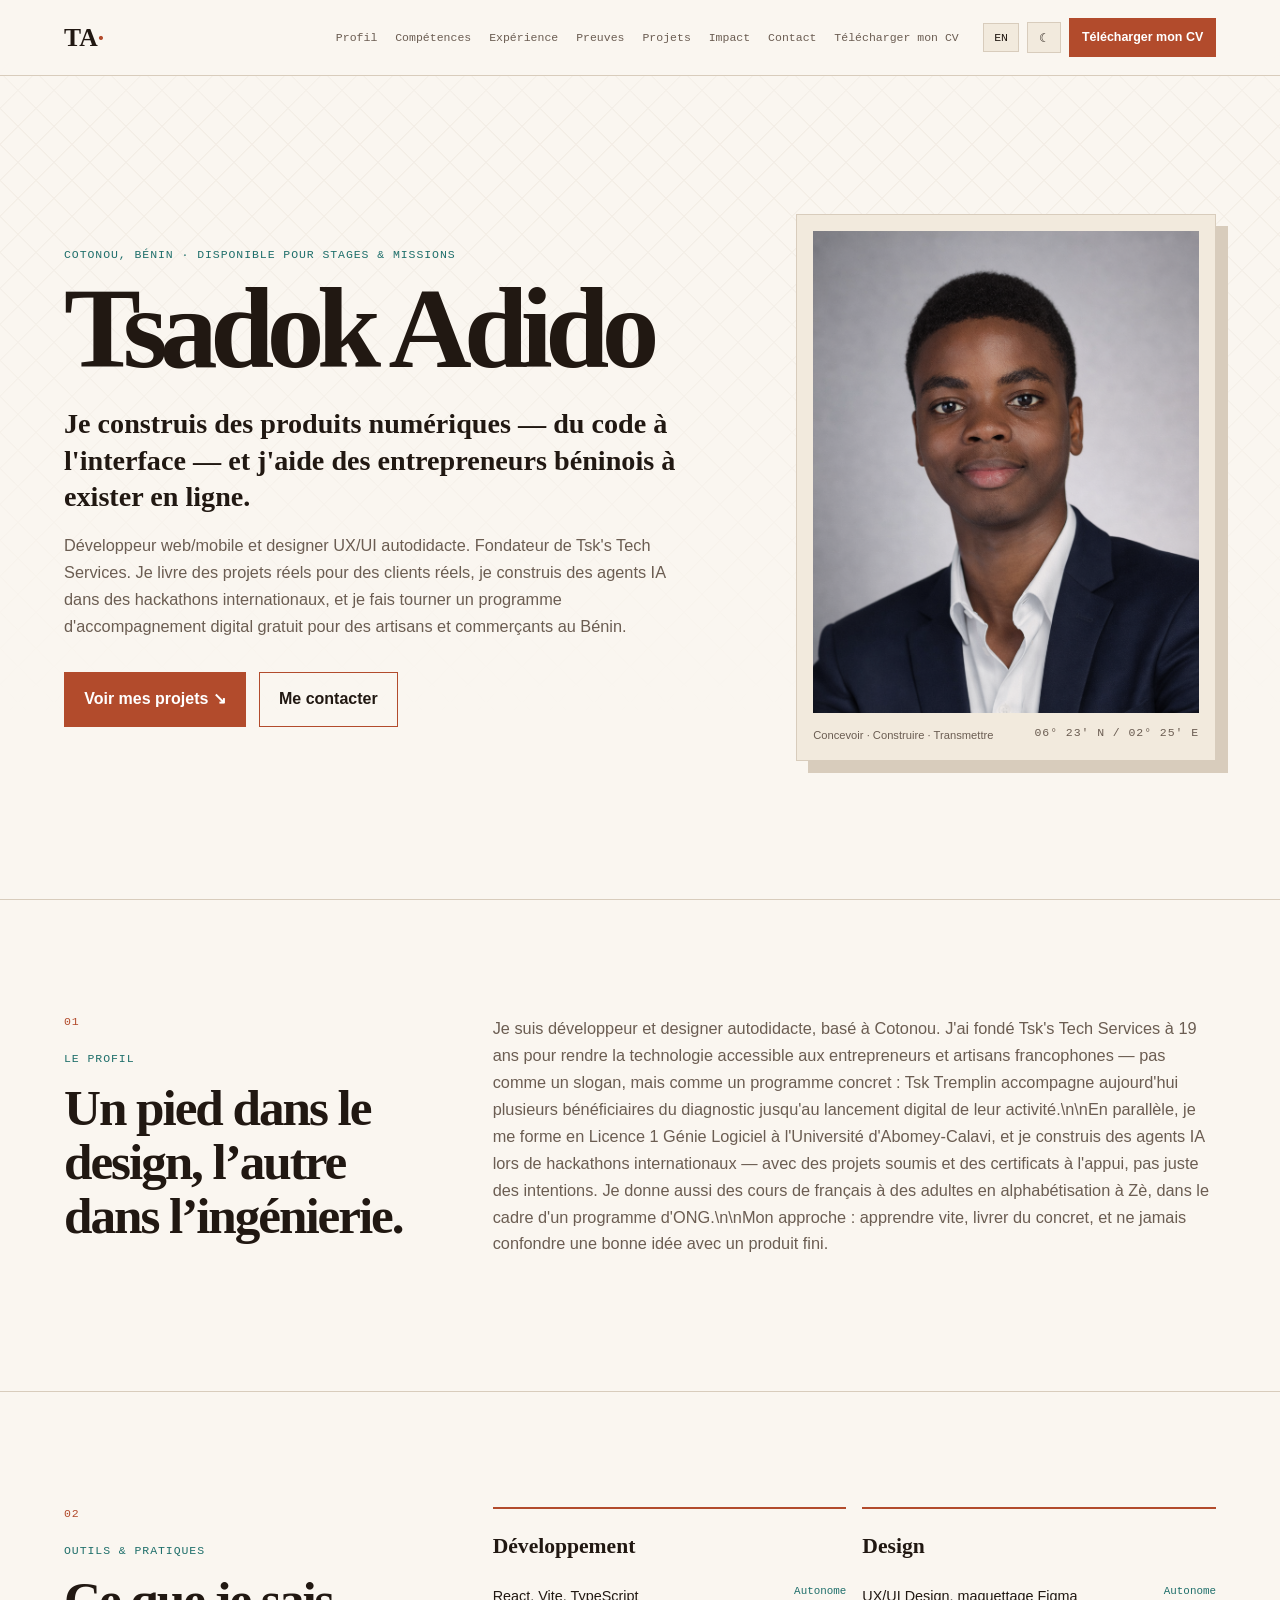
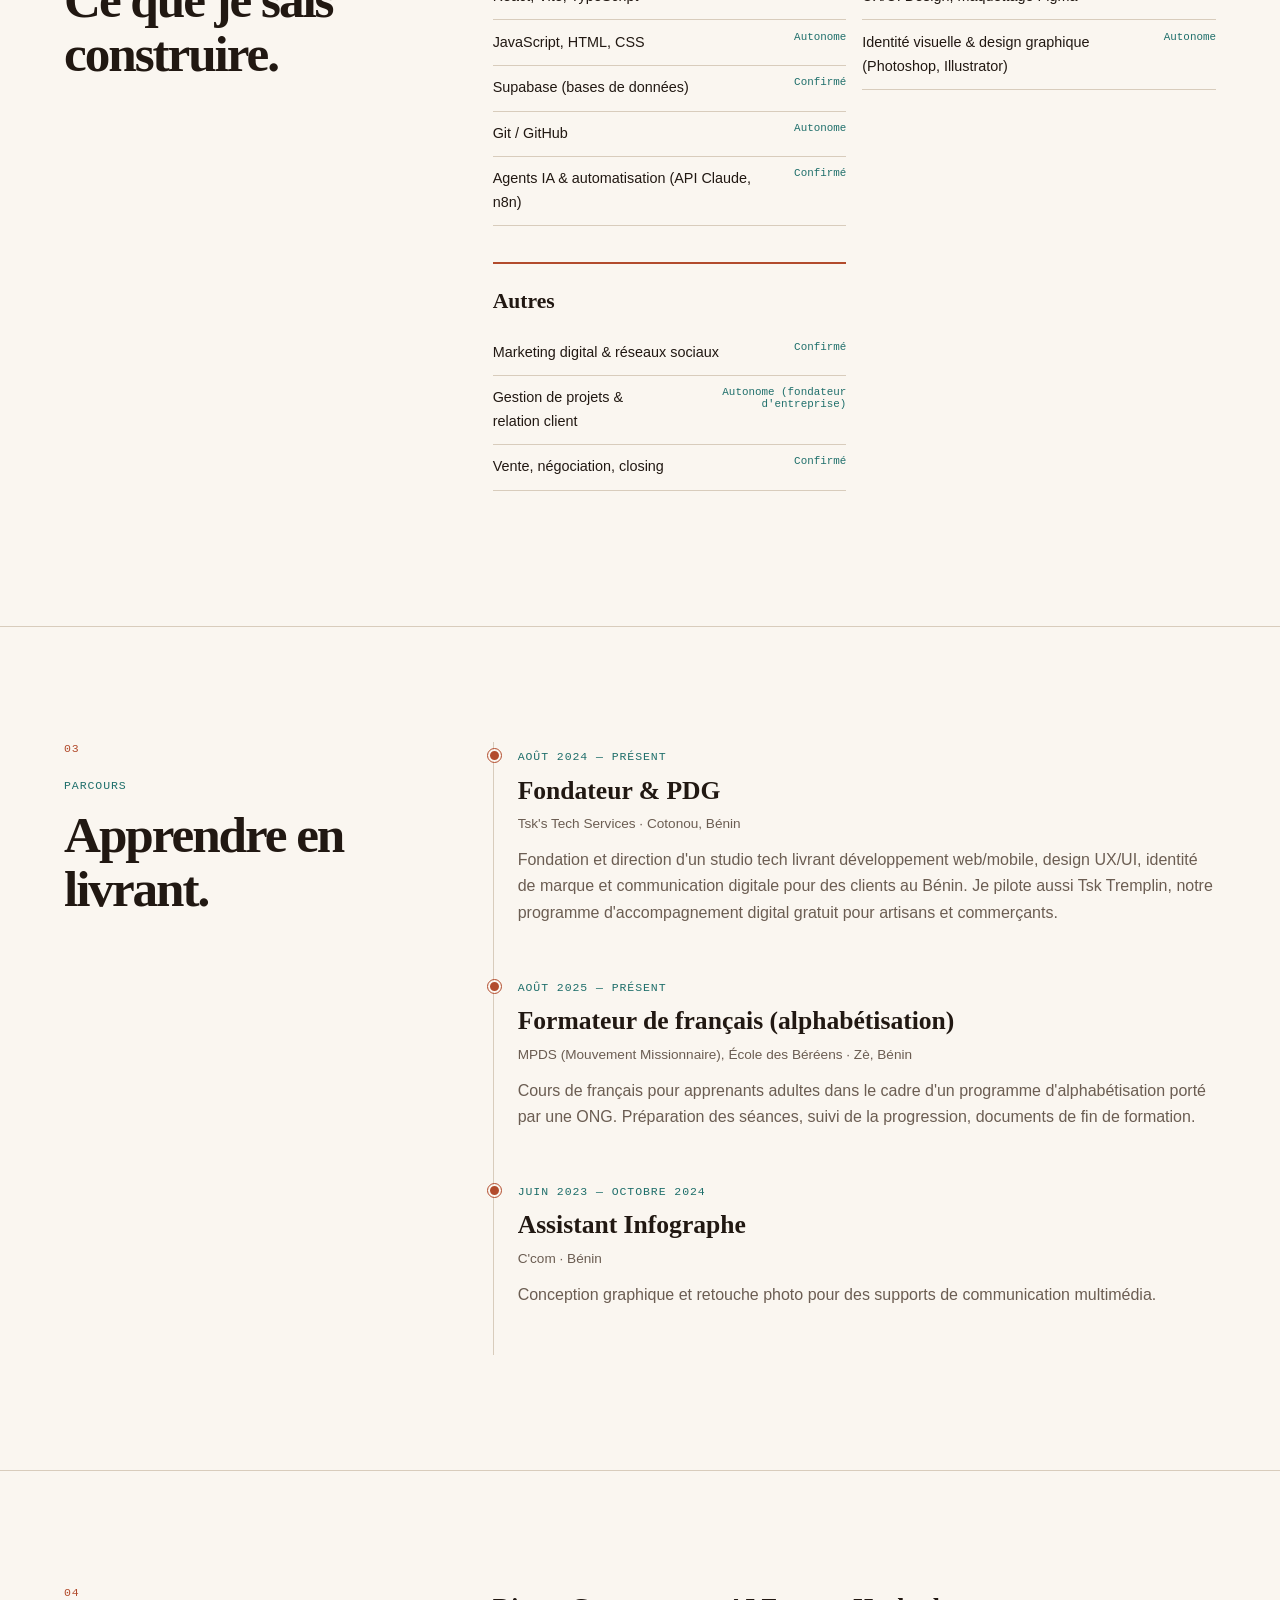
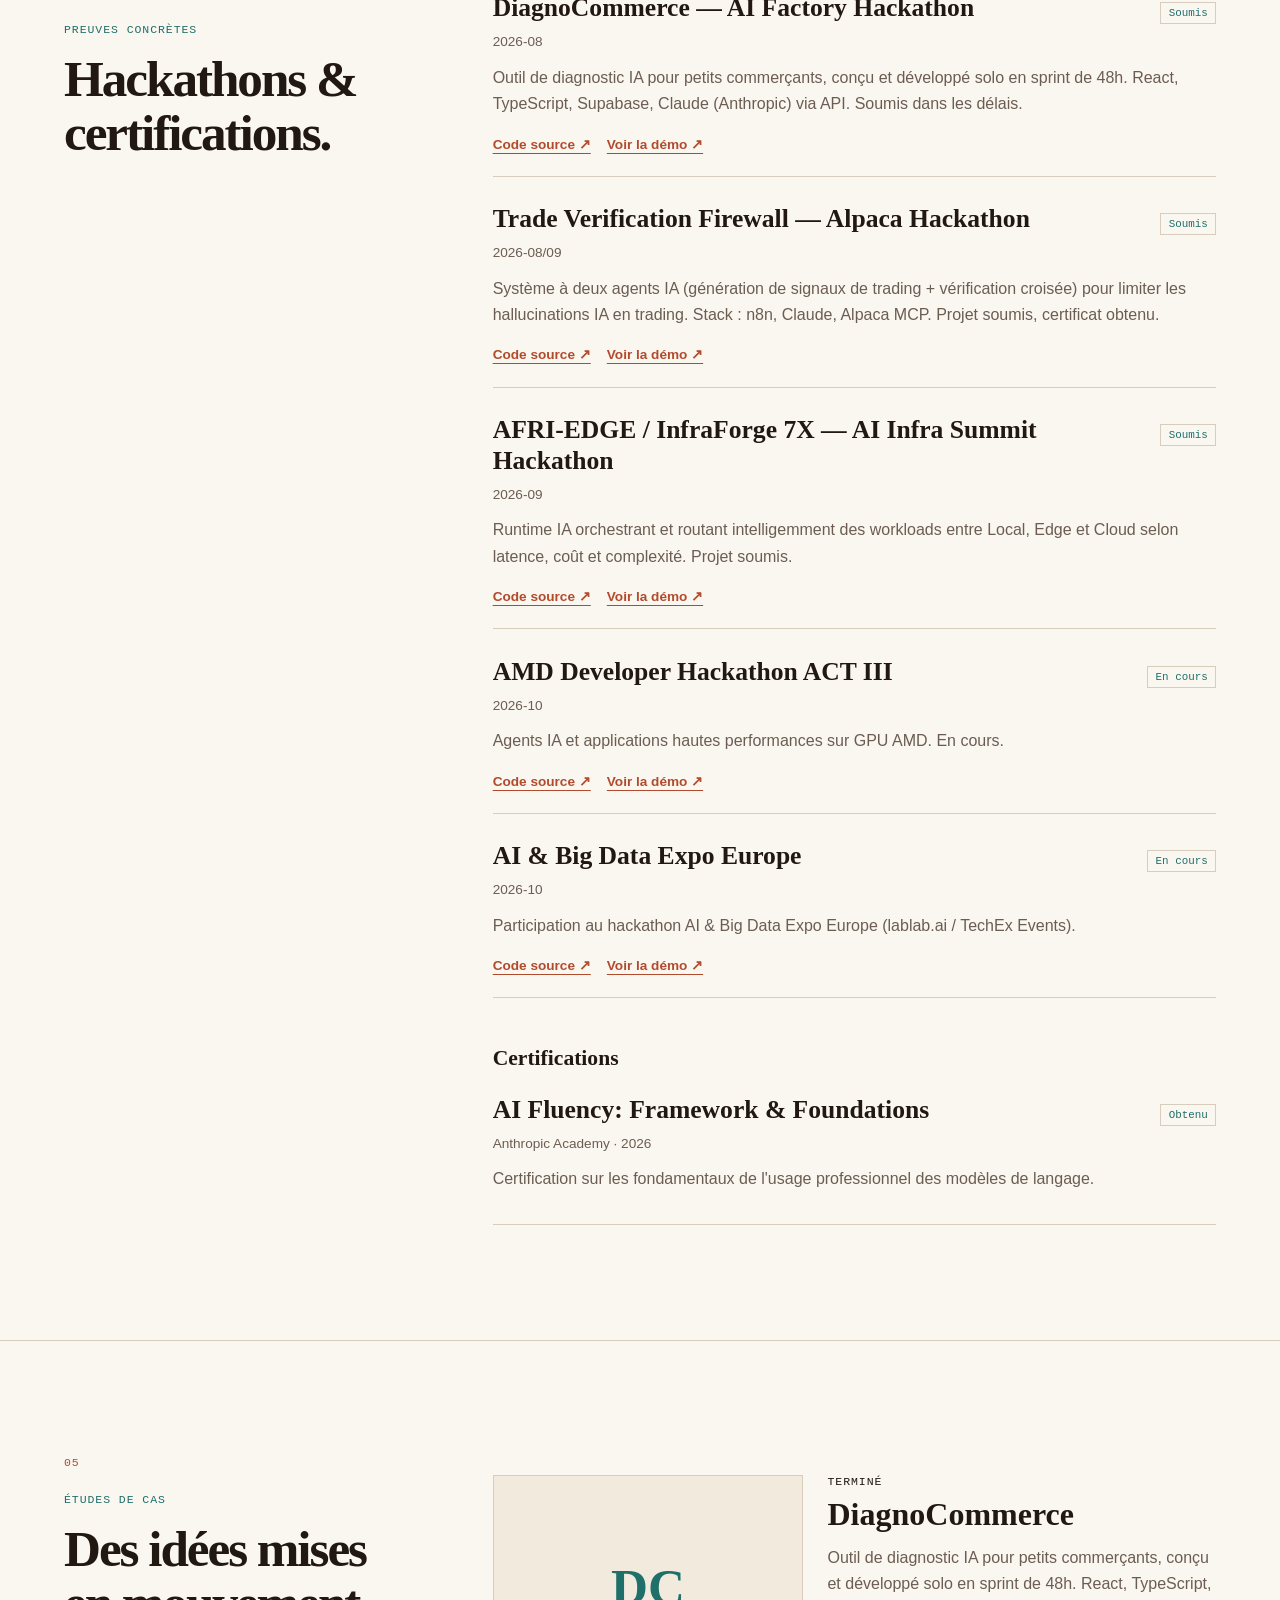
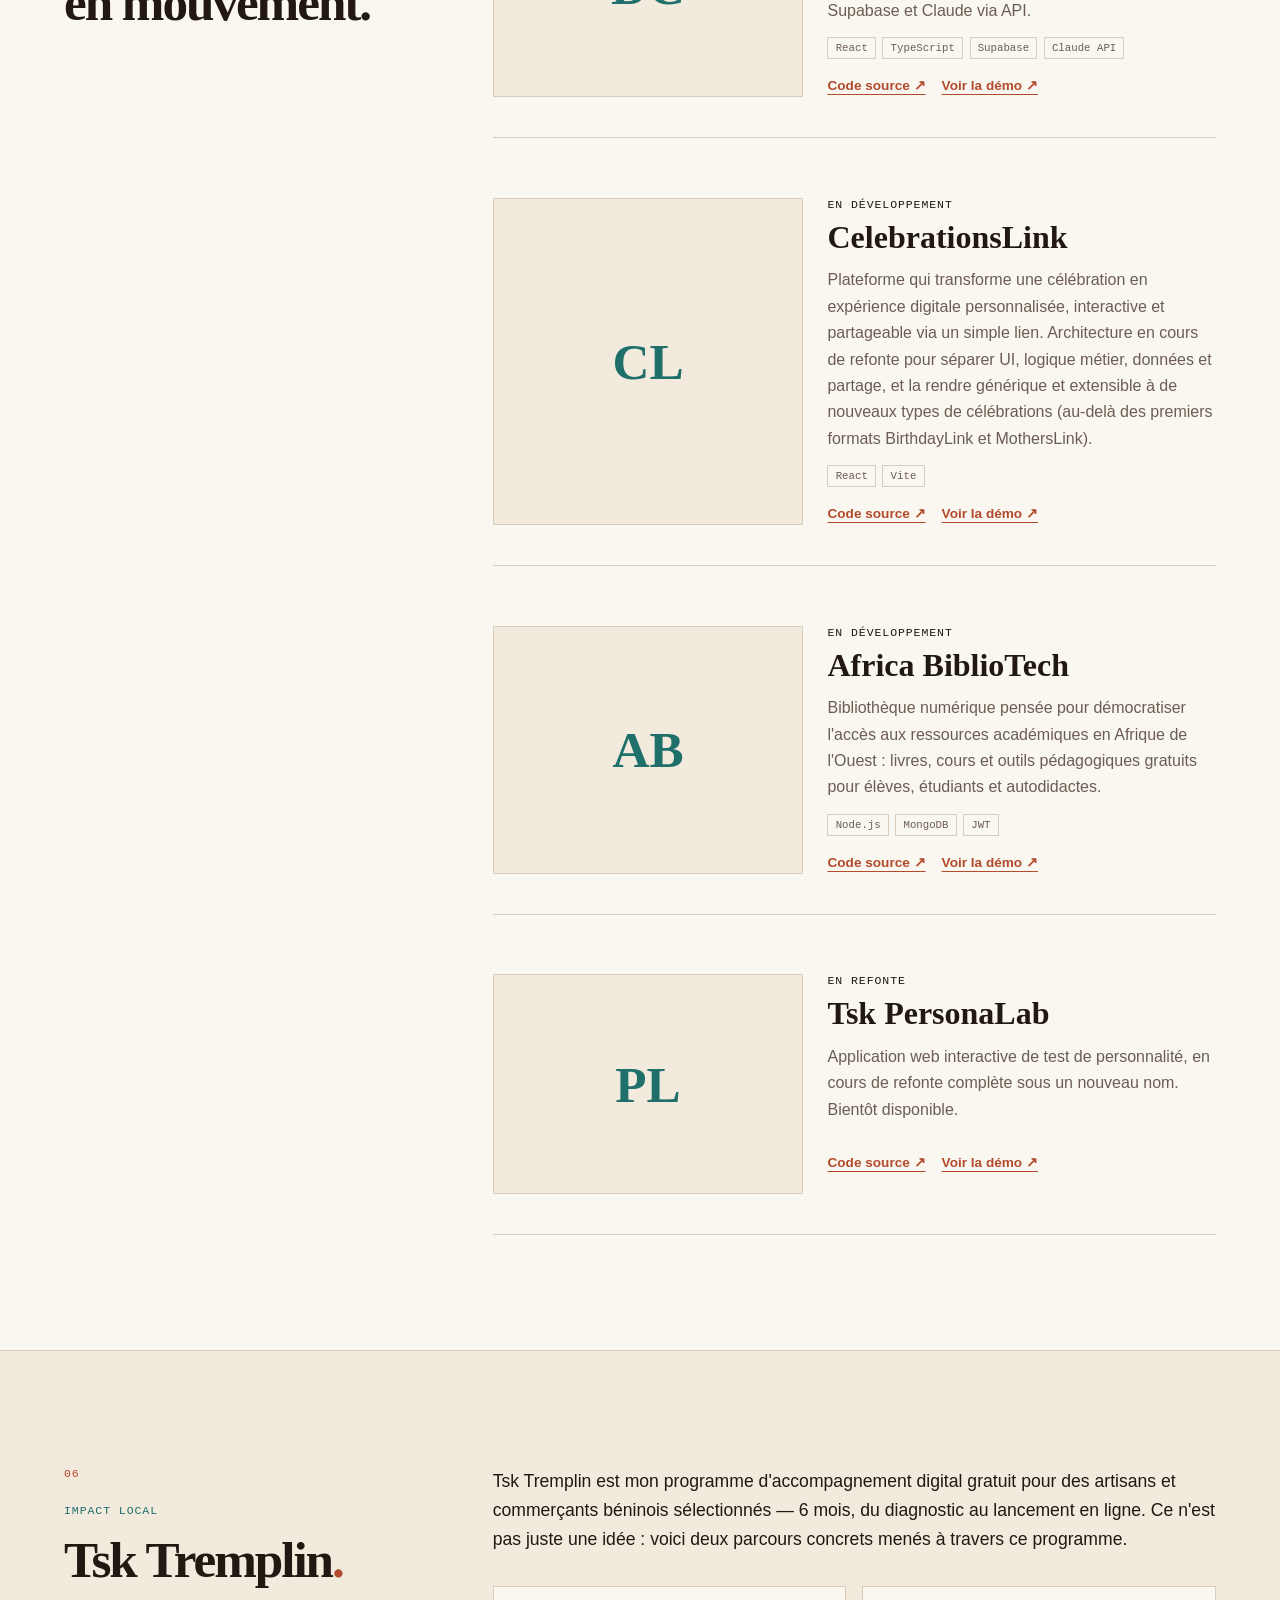
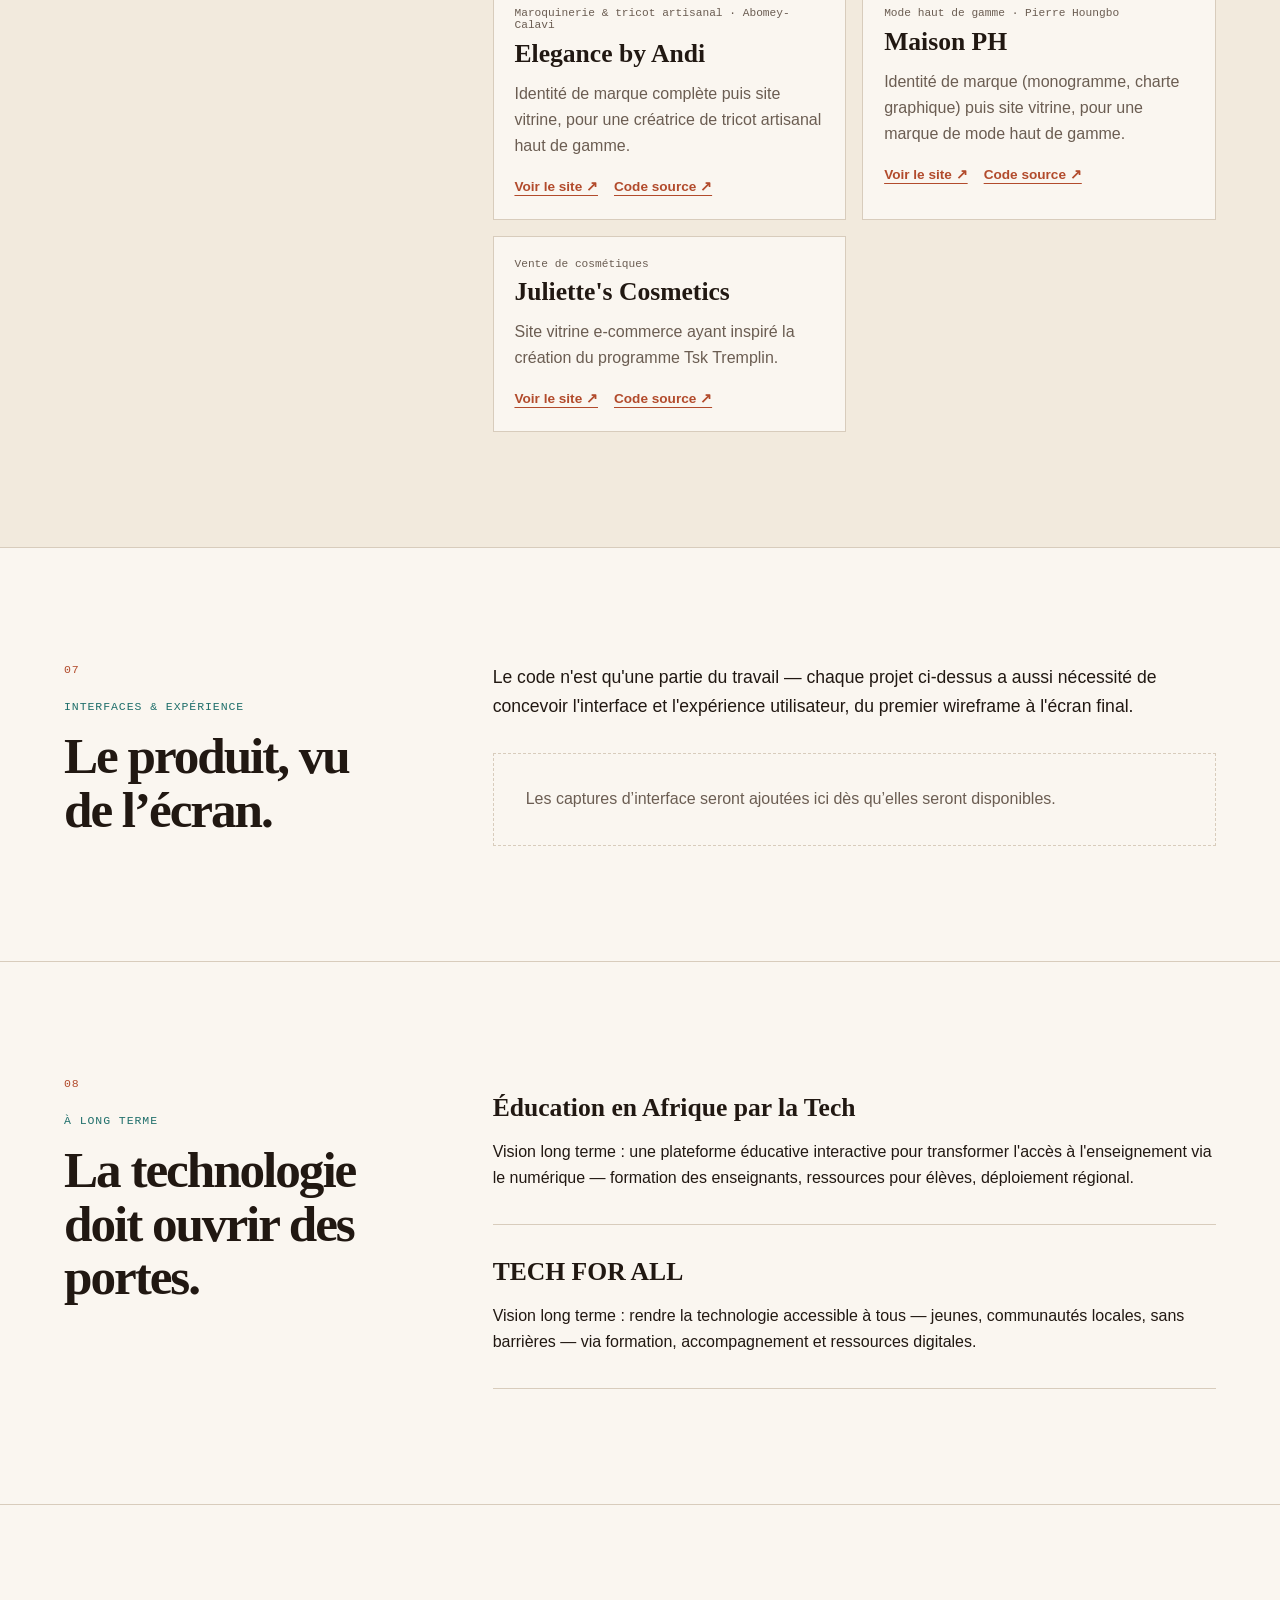
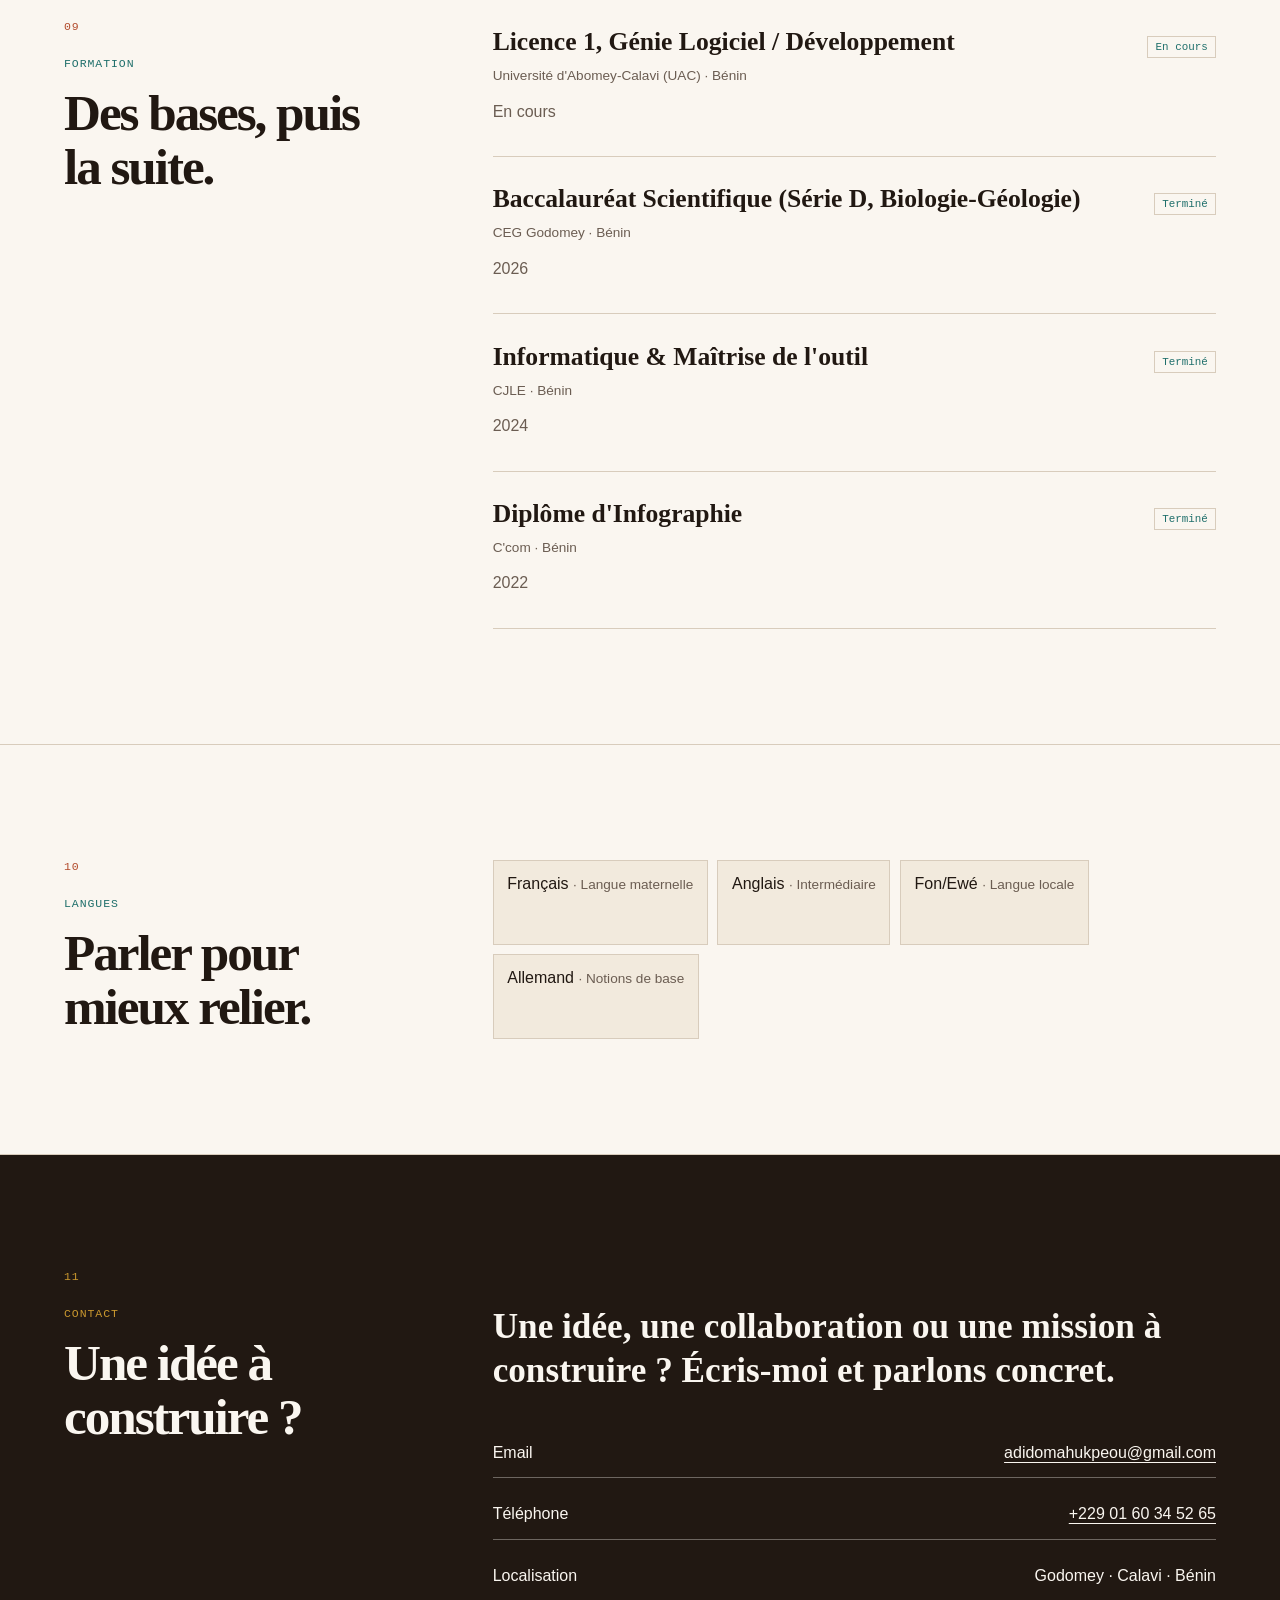
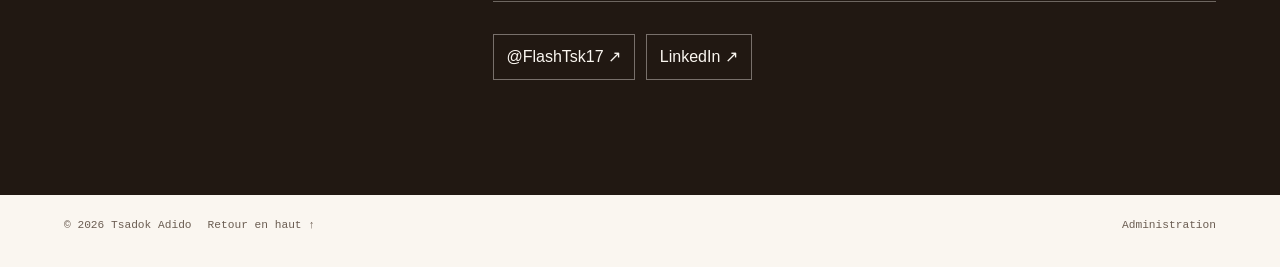
==== commit 04a40600: "Add CV download link inside mobile navigation" ====
--- a/index.html
+++ b/index.html
@@ -6,7 +6,7 @@
 <meta property="og:title" content="Tsadok Adido — Développeur Web &amp; Designer UX/UI | Cotonou, Bénin"><meta property="og:type" content="website">
 <link rel="preconnect" href="https://fonts.googleapis.com"><link rel="preconnect" href="https://fonts.gstatic.com" crossorigin><link href="https://fonts.googleapis.com/css2?family=Fraunces:ital,opsz,wght@0,9..144,600;0,9..144,700;0,9..144,900;1,9..144,500&family=IBM+Plex+Mono:wght@400;500&family=IBM+Plex+Sans:wght@400;500;600&display=swap" rel="stylesheet">
 <link rel="stylesheet" href="assets/css/styles.css"><script>try{let t=localStorage.getItem('portfolio-theme');if(t==='dark')document.documentElement.dataset.theme='dark'}catch(e){}</script></head><body>
-<header class="site-header"><a class="wordmark" href="#home">TA<span>·</span></a><nav class="main-nav" id="main-nav" aria-label="Navigation"><a href="#profile" data-i18n="nav.profile">Profil</a><a href="#skills" data-i18n="nav.skills">Compétences</a><a href="#experience" data-i18n="nav.experience">Expérience</a><a href="#proof" data-i18n="nav.proof">Preuves</a><a href="#projects" data-i18n="nav.projects">Projets</a><a href="#impact" data-i18n="nav.impact">Impact</a><a href="#contact" data-i18n="nav.contact">Contact</a></nav><div class="header-tools"><button id="lang-toggle" class="utility-button" type="button">EN</button><button id="theme-toggle" class="utility-button" type="button" aria-label="Activer le thème sombre"><span id="theme-icon">☾</span></button><a id="cv-link" class="cv-button" href="assets/cv/CV_Tsadok_Adido_FR.pdf" target="_blank" rel="noopener" data-i18n="nav.cv">Télécharger mon CV</a><button class="menu-toggle" id="menu-toggle" type="button" aria-expanded="false" aria-controls="main-nav" aria-label="Ouvrir le menu">☰</button></div></header>
+<header class="site-header"><a class="wordmark" href="#home">TA<span>·</span></a><nav class="main-nav" id="main-nav" aria-label="Navigation"><a href="#profile" data-i18n="nav.profile">Profil</a><a href="#skills" data-i18n="nav.skills">Compétences</a><a href="#experience" data-i18n="nav.experience">Expérience</a><a href="#proof" data-i18n="nav.proof">Preuves</a><a href="#projects" data-i18n="nav.projects">Projets</a><a href="#impact" data-i18n="nav.impact">Impact</a><a href="#contact" data-i18n="nav.contact">Contact</a><a id="mobile-cv-link" class="mobile-cv-link" href="assets/cv/CV_Tsadok_Adido_FR.pdf" target="_blank" rel="noopener" data-i18n="nav.cv">Télécharger mon CV</a></nav><div class="header-tools"><button id="lang-toggle" class="utility-button" type="button">EN</button><button id="theme-toggle" class="utility-button" type="button" aria-label="Activer le thème sombre"><span id="theme-icon">☾</span></button><a id="cv-link" class="cv-button" href="assets/cv/CV_Tsadok_Adido_FR.pdf" target="_blank" rel="noopener" data-i18n="nav.cv">Télécharger mon CV</a><button class="menu-toggle" id="menu-toggle" type="button" aria-expanded="false" aria-controls="main-nav" aria-label="Ouvrir le menu">☰</button></div></header>
 <main id="home">
 <section class="hero section-grid"><div class="hero-copy"><p class="eyebrow" id="hero-eyebrow"></p><h1 id="hero-title">Tsadok Adido</h1><p class="hero-subtitle" id="hero-subtitle"></p><p class="hero-description" id="hero-description"></p><div class="hero-actions"><a class="button button-primary" href="#projects" data-i18n="hero.projects">Voir mes projets ↘</a><a class="button button-secondary" href="#contact" data-i18n="hero.contact">Me contacter</a></div></div><div class="hero-visual"><img src="photo.jpeg" alt="Portrait de Tsadok Adido" loading="eager"><div class="visual-caption"><span data-i18n="hero.caption">Concevoir · Construire · Transmettre</span><span class="mono">06° 23′ N / 02° 25′ E</span></div></div></section>
 <section id="profile" class="content-section section-grid"><div class="section-heading"><span class="section-number">01</span><p class="eyebrow" data-i18n="section.profile">Le profil</p><h2 data-i18n="heading.profile">Un pied dans le design, l’autre dans l’ingénierie.</h2></div><div id="profile-content" class="section-body prose"></div></section>
--- a/assets/css/styles.css
+++ b/assets/css/styles.css
@@ -0,0 +1 @@
+:root{color-scheme:light;--bg:#FAF6F0;--surface:#F2EADD;--text:#211812;--muted:#6B5D52;--accent:#B24B2C;--accent-2:#1F6F6B;--accent-3:#C9972E;--border:#D8CCBC;--display:'Fraunces',Georgia,serif;--body:'IBM Plex Sans',sans-serif;--mono:'IBM Plex Mono',monospace;--gutter:clamp(1.2rem,5vw,5rem)}:root[data-theme="dark"]{color-scheme:dark;--bg:#1A120D;--surface:#241A13;--text:#F5EEE3;--muted:#B8A999;--accent:#E2663D;--accent-2:#3FA39D;--accent-3:#E0B155;--border:#3A2B20}*{box-sizing:border-box}html{scroll-behavior:smooth;scroll-padding-top:6rem}body{margin:0;background:var(--bg);color:var(--text);font:16px/1.65 var(--body);transition:background .2s,color .2s}body:before{content:"";position:fixed;inset:0;pointer-events:none;z-index:-1;opacity:.2;background:linear-gradient(45deg,transparent 48%,var(--border) 49%,var(--border) 50%,transparent 51%),linear-gradient(-45deg,transparent 48%,var(--border) 49%,var(--border) 50%,transparent 51%);background-size:36px 36px;mask-image:linear-gradient(transparent,black 15%,transparent 80%)}a{color:inherit;text-underline-offset:4px}button{font:inherit}.site-header{position:sticky;top:0;z-index:20;display:flex;align-items:center;gap:1.5rem;min-height:76px;padding:.75rem var(--gutter);border-bottom:1px solid var(--border);background:color-mix(in srgb,var(--bg) 92%,transparent);backdrop-filter:blur(14px)}.wordmark{font:900 1.6rem var(--display);text-decoration:none;white-space:nowrap}.wordmark span,.heading-period{color:var(--accent)}.main-nav{display:flex;align-items:center;gap:clamp(.7rem,1.4vw,1.4rem);margin-left:auto}.main-nav a,.utility-button{font:500 .72rem var(--mono);text-decoration:none;color:var(--muted)}.main-nav a:hover{color:var(--accent)}.header-tools{display:flex;align-items:center;gap:.5rem}.utility-button{border:1px solid var(--border);background:var(--surface);color:var(--text);padding:.45rem .65rem;cursor:pointer}.cv-button{font-size:.78rem;font-weight:600;text-decoration:none;background:var(--accent);color:#fff;padding:.6rem .8rem}.menu-toggle{display:none;background:transparent;border:1px solid var(--border);padding:.4rem .6rem;color:var(--text)}main{max-width:1600px;margin:auto}.section-grid{display:grid;grid-template-columns:minmax(220px,.75fr) minmax(0,1.6fr);gap:clamp(2rem,7vw,8rem);padding:clamp(4rem,9vw,8rem) var(--gutter);border-bottom:1px solid var(--border)}.hero{min-height:calc(100vh - 76px);align-items:center;grid-template-columns:1.2fr .8fr;gap:clamp(2rem,8vw,9rem)}.hero-copy{max-width:760px}.eyebrow,.mono,.section-number,.project-meta,.date-label{font: .72rem var(--mono);letter-spacing:.08em;text-transform:uppercase}.eyebrow{color:var(--accent-2);margin:0 0 1rem}.hero h1{font:900 clamp(4rem,9vw,9rem)/.9 var(--display);letter-spacing:-.065em;margin:0 0 1.6rem}.hero-subtitle{font:600 clamp(1.25rem,2.2vw,2rem)/1.3 var(--display);margin:0 0 1rem}.hero-description,.prose{max-width:720px;color:var(--muted);font-size:1.02rem}.hero-actions{display:flex;flex-wrap:wrap;gap:.8rem;margin-top:2rem}.button{display:inline-flex;align-items:center;justify-content:center;padding:.85rem 1.2rem;border:1px solid var(--accent);font-weight:600;text-decoration:none;transition:transform .2s}.button-primary{background:var(--accent);color:#fff}.button-secondary{color:var(--text)}.button:hover{transform:translateY(-2px)}.hero-visual{max-width:430px;justify-self:end;width:100%;padding:1rem;border:1px solid var(--border);background:var(--surface);box-shadow:12px 12px 0 var(--border)}.hero-visual img{display:block;width:100%;aspect-ratio:4/5;object-fit:cover;filter:saturate(.82)}.visual-caption{display:flex;justify-content:space-between;gap:1rem;padding-top:.8rem;font-size:.7rem;color:var(--muted)}.section-number{display:block;color:var(--accent);margin-bottom:1.5rem}.section-heading h2{font:700 clamp(2rem,4vw,3.6rem)/1.05 var(--display);letter-spacing:-.04em;margin:.3rem 0}.section-body{min-width:0}.prose p{margin:0 0 1.15rem}.skills-grid{display:grid;grid-template-columns:repeat(2,minmax(0,1fr));gap:1rem}.skill-group{padding:1.25rem 0;border-top:2px solid var(--accent)}.skill-group h3,.subheading{font:700 1.35rem var(--display);margin:.3rem 0 1rem}.skill-item{display:flex;justify-content:space-between;gap:1rem;padding:.65rem 0;border-bottom:1px solid var(--border);font-size:.9rem}.skill-level{color:var(--accent-2);font:.68rem var(--mono);text-align:right}.timeline{border-left:1px solid var(--border);padding-left:1.5rem}.timeline-item{position:relative;padding:0 0 2.2rem}.timeline-item:before{content:"";position:absolute;left:-1.85rem;top:.45rem;width:9px;height:9px;background:var(--accent);border:2px solid var(--bg);outline:1px solid var(--accent);border-radius:50%}.date-label{color:var(--accent-2)}.timeline-item h3,.compact-item h3,.case-copy h3,.impact-card h3{font:700 1.6rem/1.2 var(--display);margin:.45rem 0}.item-meta{color:var(--muted);font-size:.85rem}.timeline-item p,.compact-item p,.case-copy p,.impact-card p{color:var(--muted);margin:.7rem 0}.compact-list{display:grid;gap:0}.compact-item{padding:1.25rem 0;border-bottom:1px solid var(--border)}.compact-item:first-child{padding-top:0}.item-topline{display:flex;align-items:baseline;justify-content:space-between;gap:1rem}.status{font:.68rem var(--mono);color:var(--accent-2);border:1px solid var(--border);padding:.25rem .45rem;white-space:nowrap}.subheading{margin-top:3rem}.case-studies{display:grid;gap:2.5rem}.case-study{display:grid;grid-template-columns:minmax(0,.8fr) minmax(0,1fr);gap:1.5rem;padding:1.2rem 0 2.5rem;border-bottom:1px solid var(--border)}.case-visual{min-height:220px;display:flex;align-items:center;justify-content:center;background:var(--surface);border:1px solid var(--border);font:700 clamp(2rem,4vw,4rem) var(--display);color:var(--accent-2);padding:1rem}.case-copy h3{font-size:2rem}.tags{display:flex;flex-wrap:wrap;gap:.4rem;margin:.8rem 0}.tag{font:.67rem var(--mono);border:1px solid var(--border);padding:.25rem .45rem;color:var(--muted)}.project-links{display:flex;gap:1rem;flex-wrap:wrap;margin-top:1rem}.project-links a{color:var(--accent);font-weight:600;font-size:.85rem}.impact-section{background:var(--surface)}.impact-intro,.section-intro{font-size:1.1rem;max-width:760px;margin:0 0 2rem}.impact-cases{display:grid;grid-template-columns:repeat(2,minmax(0,1fr));gap:1rem}.impact-card{padding:1.3rem;border:1px solid var(--border);background:var(--bg)}.impact-card .item-meta{font: .7rem var(--mono)}.design-gallery{display:grid;grid-template-columns:repeat(2,minmax(0,1fr));gap:1rem}.gallery-empty{grid-column:1/-1;padding:2rem;border:1px dashed var(--border);color:var(--muted)}.gallery-card{margin:0;border:1px solid var(--border);background:var(--surface)}.gallery-card img{display:block;width:100%;aspect-ratio:16/10;object-fit:cover}.gallery-card figcaption{padding:.8rem}.initiative-list{display:grid;gap:1rem}.initiative{padding:1rem 0;border-bottom:1px solid var(--border)}.initiative h3{font:700 1.6rem var(--display);margin:0}.language-list{display:flex;flex-wrap:wrap;gap:.6rem}.language-pill{padding:.6rem .85rem;border:1px solid var(--border);background:var(--surface)}.contact-section{background:var(--text);color:var(--bg);border:0}.contact-section .eyebrow,.contact-section .section-number{color:var(--accent-3)}.contact-layout>p{max-width:680px;font:600 clamp(1.3rem,2.8vw,2.2rem)/1.25 var(--display)}.contact-details{display:grid;gap:.75rem;margin:2rem 0}.contact-row{display:flex;justify-content:space-between;gap:1rem;padding:.7rem 0;border-bottom:1px solid color-mix(in srgb,var(--bg) 35%,transparent)}.contact-row a{color:inherit}.social-links{display:flex;flex-wrap:wrap;gap:.7rem}.social-links a{border:1px solid color-mix(in srgb,var(--bg) 40%,transparent);padding:.55rem .8rem;text-decoration:none}footer{display:flex;justify-content:space-between;gap:1rem;align-items:center;padding:1.5rem var(--gutter);font:.7rem var(--mono);color:var(--muted)}footer a{text-decoration:none}.admin-link{margin-left:auto}:focus-visible{outline:3px solid var(--accent-2);outline-offset:4px}@media(max-width:1050px){.site-header{gap:.8rem}.main-nav{gap:.7rem}.main-nav a{font-size:.65rem}.cv-button{font-size:.68rem}.section-grid{gap:2.5rem}}@media(max-width:820px){.site-header{flex-wrap:wrap;min-height:68px}.main-nav{display:none;order:3;flex-basis:100%;align-items:stretch;flex-direction:column;padding:.7rem 0 1rem}.main-nav.open{display:flex}.main-nav a{font-size:.85rem;padding:.35rem 0}.header-tools{margin-left:auto}.menu-toggle{display:block}.cv-button{display:none}.section-grid,.hero{grid-template-columns:1fr}.hero{min-height:auto;padding-top:5rem}.hero-visual{justify-self:start;max-width:360px}.section-number{margin-bottom:.7rem}.case-study{grid-template-columns:1fr}.case-visual{min-height:160px}.impact-cases{grid-template-columns:1fr}}@media(max-width:520px){.hero h1{font-size:clamp(3.5rem,17vw,5.5rem)}.skills-grid,.design-gallery{grid-template-columns:1fr}.visual-caption{flex-direction:column;gap:.25rem}.item-topline{align-items:flex-start;flex-direction:column}.contact-row{flex-direction:column;gap:.15rem}footer{flex-wrap:wrap}footer .admin-link{margin-left:0}}@media(prefers-reduced-motion:reduce){*,*::before,*::after{scroll-behavior:auto!important;animation-duration:.01ms!important;transition-duration:.01ms!important}}
